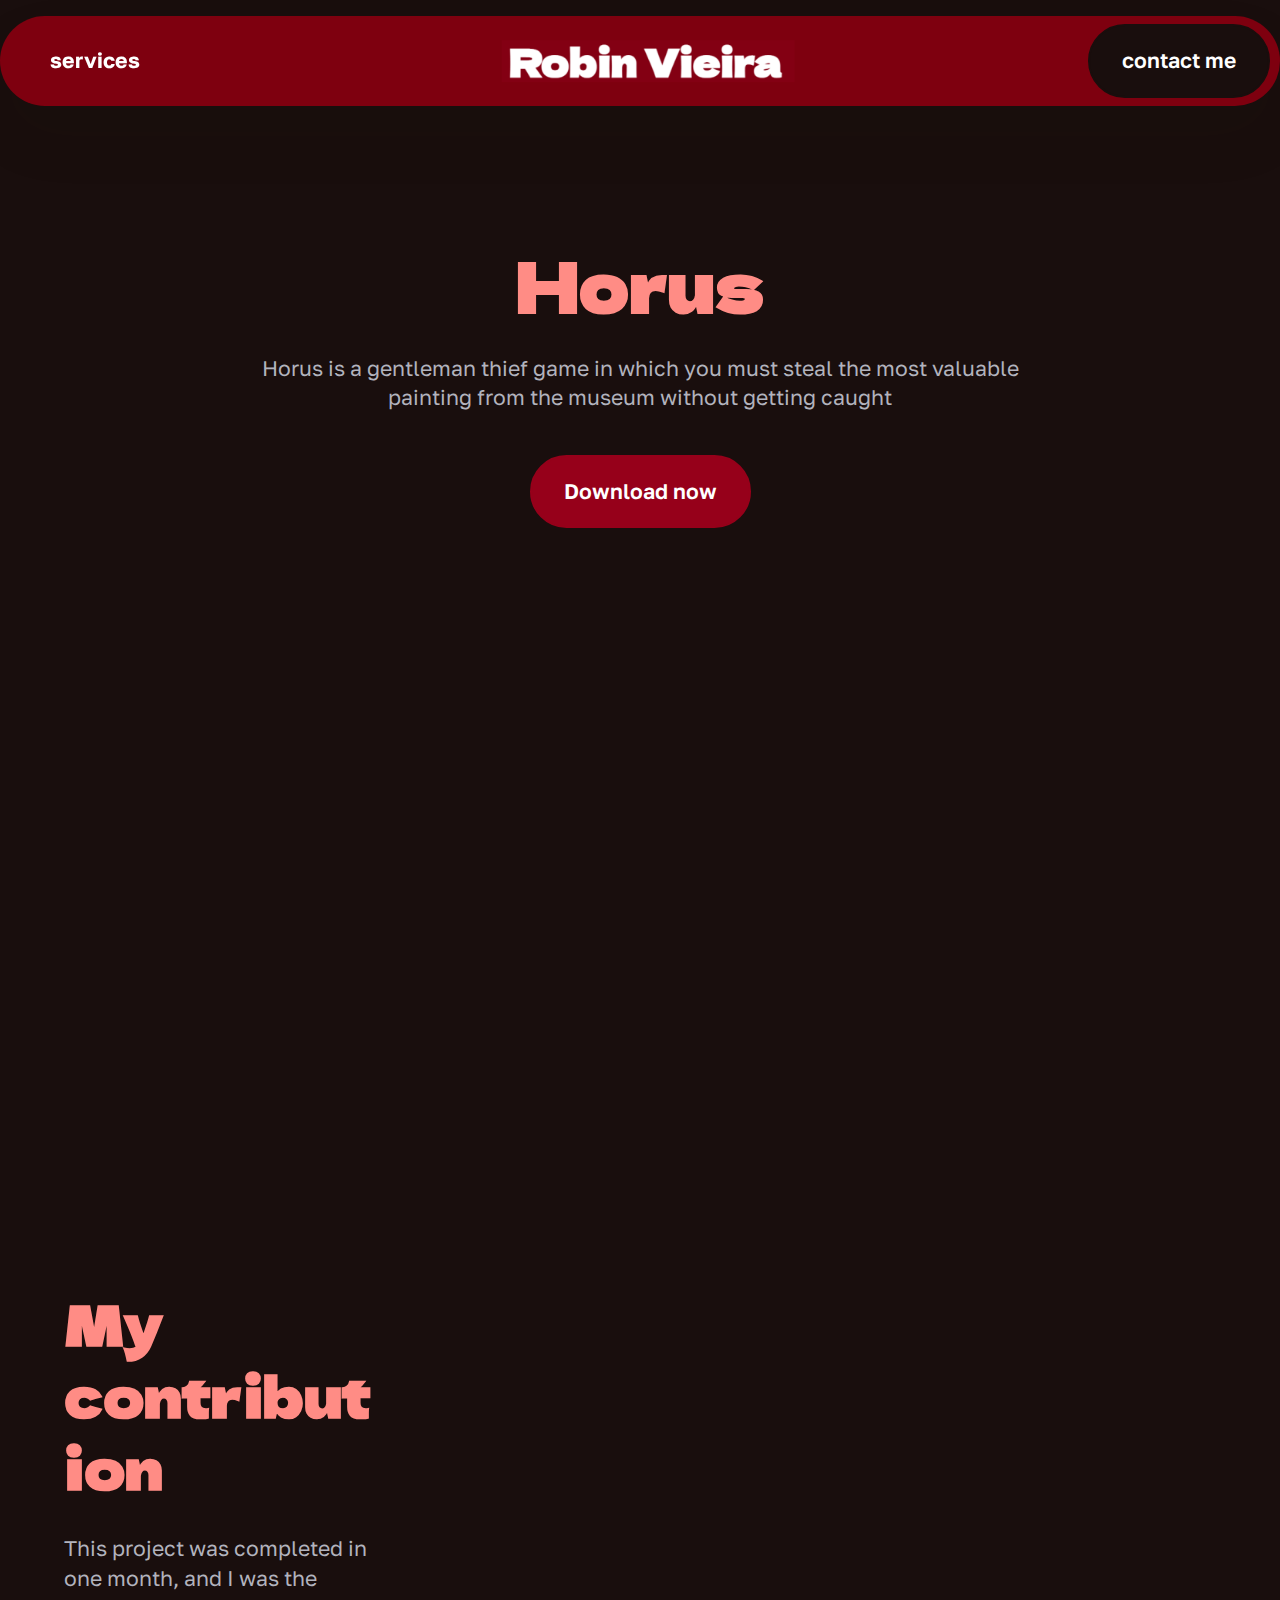
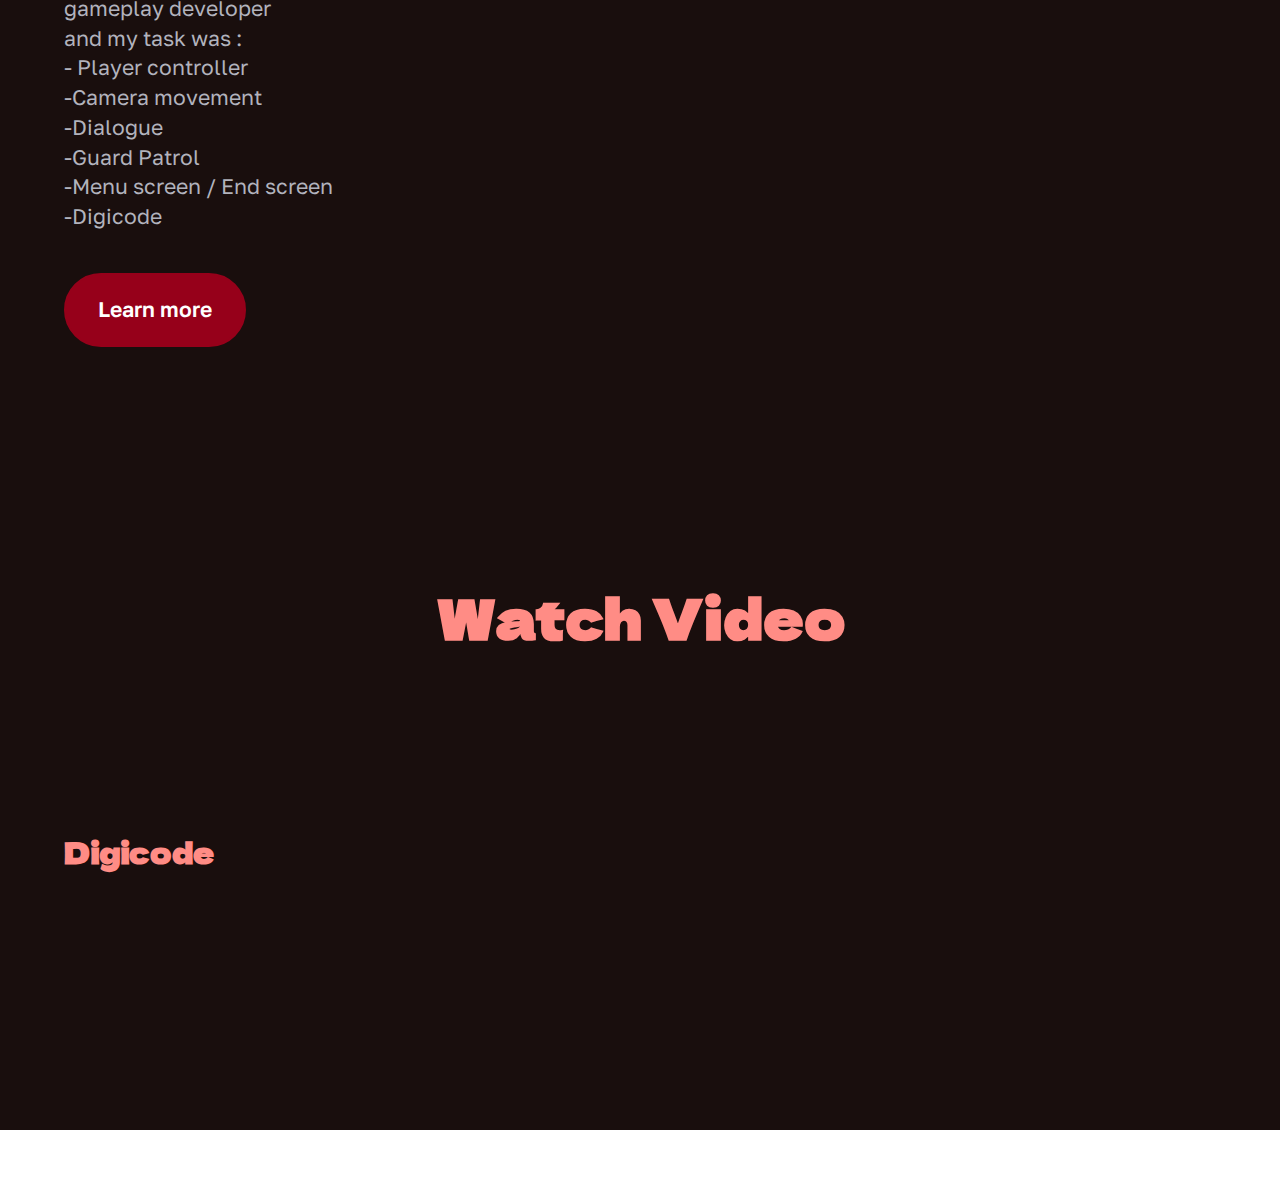
==== page1.html @ d8c0b1c7 "PortFolio" ====
<!DOCTYPE html>
<html  >
<head>
  <!-- Site made with Mobirise Website Builder v5.9.17, https://mobirise.com -->
  <meta charset="UTF-8">
  <meta http-equiv="X-UA-Compatible" content="IE=edge">
  <meta name="generator" content="Mobirise v5.9.17, mobirise.com">
  <meta name="viewport" content="width=device-width, initial-scale=1, minimum-scale=1">
  <link rel="shortcut icon" href="assets/images/image-380x54.png" type="image/x-icon">
  <meta name="description" content="">
  
  
  <title>Horus</title>
  <link rel="stylesheet" href="assets/web/assets/mobirise-icons2/mobirise2.css">
  <link rel="stylesheet" href="assets/bootstrap/css/bootstrap.min.css">
  <link rel="stylesheet" href="assets/bootstrap/css/bootstrap-grid.min.css">
  <link rel="stylesheet" href="assets/bootstrap/css/bootstrap-reboot.min.css">
  <link rel="stylesheet" href="assets/dropdown/css/style.css">
  <link rel="stylesheet" href="assets/theme/css/style.css">
  <link rel="preload" href="https://fonts.googleapis.com/css?family=Dela+Gothic+One:400&display=swap" as="style" onload="this.onload=null;this.rel='stylesheet'">
  <noscript><link rel="stylesheet" href="https://fonts.googleapis.com/css?family=Dela+Gothic+One:400&display=swap"></noscript>
  <link rel="preload" href="https://fonts.googleapis.com/css?family=Golos+Text:400,500,600,700,800,900&display=swap" as="style" onload="this.onload=null;this.rel='stylesheet'">
  <noscript><link rel="stylesheet" href="https://fonts.googleapis.com/css?family=Golos+Text:400,500,600,700,800,900&display=swap"></noscript>
  <link rel="preload" as="style" href="assets/mobirise/css/mbr-additional.css?v=2T8e6o"><link rel="stylesheet" href="assets/mobirise/css/mbr-additional.css?v=2T8e6o" type="text/css">

  
  
  
</head>
<body>
  
  <section data-bs-version="5.1" class="menu menu3 cid-tHeG7yune1" once="menu" id="menu03-0">
	

	<nav class="navbar navbar-dropdown navbar-fixed-top navbar-expand-lg">
		<div class="container">
			<div class="navbar-brand">
				<span class="navbar-logo">
					<a href="#">
						<img src="assets/images/image-380x54.png" alt="Mobirise Website Builder" style="height: 2.6rem;">
					</a>
				</span>
				
			</div>
			<button class="navbar-toggler" type="button" data-toggle="collapse" data-bs-toggle="collapse" data-target="#navbarSupportedContent" data-bs-target="#navbarSupportedContent" aria-controls="navbarNavAltMarkup" aria-expanded="false" aria-label="Toggle navigation">
				<div class="hamburger">
					<span></span>
					<span></span>
					<span></span>
					<span></span>
				</div>
			</button>
			<div class="collapse navbar-collapse" id="navbarSupportedContent">
				<ul class="navbar-nav nav-dropdown" data-app-modern-menu="true"><li class="nav-item">
						<a class="nav-link link show text-primary display-4" href="index.html#features01-0" aria-expanded="false"><strong>services</strong></a>
					</li></ul>
				
				<div class="navbar-buttons mbr-section-btn"><a class="btn btn-success display-4" href="index.html#contacts01-5">contact me</a></div>
			</div>
		</div>
	</nav>
</section>

<section data-bs-version="5.1" class="header10 cid-u9zbPLqcwg" id="header10-2">
	

	
	

	<div class="text-center container">
	  <div class="row justify-content-center">
		</div>
		<div class="row justify-content-center">
			<div class="col-md-12 content-text mb-5">
				<h5 class="mbr-section-title mbr-fonts-style display-1">
					<strong><br></strong><br><strong>Horus</strong></h5>
				<p class="mbr-text mbr-fonts-style mt-4 display-7">
					Horus is a gentleman thief game in which you must steal the most valuable painting from the museum without getting caught
				</p>
				<div class="mbr-section-btn mt-4"><a class="btn btn-secondary display-7" href="https://cimetia.itch.io/horusbiri.se">
						Download now</a></div>

			</div>
			<div class="mbr-figure col-12 col-md-9"><iframe class="mbr-embedded-video" src="https://www.youtube.com/embed/Y6qlp98CUfo?rel=0&amp;amp;mute=1&amp;showinfo=0&amp;autoplay=1&amp;loop=1&amp;playlist=Y6qlp98CUfo" width="1280" height="720" frameborder="0" allowfullscreen></iframe></div>
		</div>
	</div>
</section>

<section data-bs-version="5.1" class="header4 cid-u9zbQmKg9C" id="header04-3">
	

	
	

	<div class="container-fluid">
		<div class="row justify-content-center">
			<div class="col-12 col-md">
				<div class="text-wrapper">
					<h2 class="mbr-section-title mb-4 mbr-fonts-style display-2"><strong>My contribution</strong></h2>
					<p class="mbr-text mb-4 mbr-fonts-style display-7">This project was completed in one month, and I was the gameplay developer <br>and my task was :<br>- Player controller&nbsp;<br>-Camera movement<br>-Dialogue<br>-Guard Patrol<br>-Menu screen / End screen<br>-Digicode</p>
					<div class="mbr-section-btn mb-4"><a class="btn btn-secondary display-7" href="https://mobiri.se">Learn more</a></div>
				</div>
			</div>
			<div class="mbr-figure col-12 col-md-8"><iframe class="mbr-embedded-video" src="https://www.youtube.com/embed/tpqQTbhcL1U?rel=0&amp;amp;mute=1&amp;showinfo=0&amp;autoplay=1&amp;loop=1&amp;playlist=tpqQTbhcL1U" width="1280" height="720" frameborder="0" allowfullscreen></iframe></div>
		</div>
	</div>
</section>

<section data-bs-version="5.1" class="video05 cid-u9DWufM5p4" id="video05-f">
    

    
    

    <div class="container">
        <div class="row justify-content-center">
            <div class="title-wrapper mb-5">
                <h4 class="mbr-section-maintitle mbr-fonts-style mb-0 display-2">
                    <strong>Watch Video</strong>
                </h4>
            </div>
            <div class="col-12 col-md">
                <div class="text-wrapper">
                    <h2 class="mb-4 mbr-fonts-style mbr-section-title display-5">
                    <strong>Digicode</strong></h2>
                    <p class="mbr-text mb-4 mbr-fonts-style display-7"></p>
                    
                </div>
            </div>
            <div class="col-12 col-md-6 video-block">
                <div class="mbr-figure"><iframe class="mbr-embedded-video" src="https://www.youtube.com/embed/abIGTxiA6rU?rel=0&amp;amp;mute=1&amp;showinfo=0&amp;autoplay=1&amp;loop=1&amp;playlist=abIGTxiA6rU" width="1280" height="720" frameborder="0" allowfullscreen></iframe></div>
                
            </div>
        </div>
    </div>
</section><section class="display-7" style="padding: 0;align-items: center;justify-content: center;flex-wrap: wrap;    align-content: center;display: flex;position: relative;height: 4rem;"><a href="https://mobiri.se/3183022" style="flex: 1 1;height: 4rem;position: absolute;width: 100%;z-index: 1;"><img alt="" style="height: 4rem;" src="[data-uri]"></a><p style="margin: 0;text-align: center;" class="display-7">&#8204;</p><a style="z-index:1" href="https://mobirise.com/builder/ai-website-builder.html">AI Website Software</a></section><script src="assets/bootstrap/js/bootstrap.bundle.min.js"></script>  <script src="assets/smoothscroll/smooth-scroll.js"></script>  <script src="assets/ytplayer/index.js"></script>  <script src="assets/dropdown/js/navbar-dropdown.js"></script>  <script src="assets/playervimeo/vimeo_player.js"></script>  <script src="assets/theme/js/script.js"></script>  
  
  
</body>
</html>
---- assets/web/assets/mobirise-icons2/mobirise2.css ----
@font-face {
  font-family: 'Moririse2';
  font-display: swap;
  src:  url('mobirise2.eot?f2bix4');
  src:  url('mobirise2.eot?f2bix4#iefix') format('embedded-opentype'),
    url('mobirise2.ttf?f2bix4') format('truetype'),
    url('mobirise2.woff?f2bix4') format('woff'),
    url('mobirise2.svg?f2bix4#mobirise2') format('svg');
  font-weight: normal;
  font-style: normal;
}

[class^="mobi-"], [class*=" mobi-"] {
  /* use !important to prevent issues with browser extensions that change fonts */
  font-family: 'Moririse2' !important;
  speak: none;
  font-style: normal;
  font-weight: normal;
  font-variant: normal;
  text-transform: none;
  line-height: 1;

  /* Better Font Rendering =========== */
  -webkit-font-smoothing: antialiased;
  -moz-osx-font-smoothing: grayscale;
}

.mobi-mbri-add-submenu:before {
  content: "\e900";
}
.mobi-mbri-alert:before {
  content: "\e901";
}
.mobi-mbri-align-center:before {
  content: "\e902";
}
.mobi-mbri-align-justify:before {
  content: "\e903";
}
.mobi-mbri-align-left:before {
  content: "\e904";
}
.mobi-mbri-align-right:before {
  content: "\e905";
}
.mobi-mbri-android:before {
  content: "\e906";
}
.mobi-mbri-apple:before {
  content: "\e907";
}
.mobi-mbri-arrow-down:before {
  content: "\e908";
}
.mobi-mbri-arrow-next:before {
  content: "\e909";
}
.mobi-mbri-arrow-prev:before {
  content: "\e90a";
}
.mobi-mbri-arrow-up:before {
  content: "\e90b";
}
.mobi-mbri-bold:before {
  content: "\e90c";
}
.mobi-mbri-bookmark:before {
  content: "\e90d";
}
.mobi-mbri-bootstrap:before {
  content: "\e90e";
}
.mobi-mbri-briefcase:before {
  content: "\e90f";
}
.mobi-mbri-browse:before {
  content: "\e910";
}
.mobi-mbri-bulleted-list:before {
  content: "\e911";
}
.mobi-mbri-calendar:before {
  content: "\e912";
}
.mobi-mbri-camera:before {
  content: "\e913";
}
.mobi-mbri-cart-add:before {
  content: "\e914";
}
.mobi-mbri-cart-full:before {
  content: "\e915";
}
.mobi-mbri-cash:before {
  content: "\e916";
}
.mobi-mbri-change-style:before {
  content: "\e917";
}
.mobi-mbri-chat:before {
  content: "\e918";
}
.mobi-mbri-clock:before {
  content: "\e919";
}
.mobi-mbri-close:before {
  content: "\e91a";
}
.mobi-mbri-cloud:before {
  content: "\e91b";
}
.mobi-mbri-code:before {
  content: "\e91c";
}
.mobi-mbri-contact-form:before {
  content: "\e91d";
}
.mobi-mbri-credit-card:before {
  content: "\e91e";
}
.mobi-mbri-cursor-click:before {
  content: "\e91f";
}
.mobi-mbri-cust-feedback:before {
  content: "\e920";
}
.mobi-mbri-database:before {
  content: "\e921";
}
.mobi-mbri-delivery:before {
  content: "\e922";
}
.mobi-mbri-desktop:before {
  content: "\e923";
}
.mobi-mbri-devices:before {
  content: "\e924";
}
.mobi-mbri-down:before {
  content: "\e925";
}
.mobi-mbri-download-2:before {
  content: "\e926";
}
.mobi-mbri-download:before {
  content: "\e927";
}
.mobi-mbri-drag-n-drop-2:before {
  content: "\e928";
}
.mobi-mbri-drag-n-drop:before {
  content: "\e929";
}
.mobi-mbri-edit-2:before {
  content: "\e92a";
}
.mobi-mbri-edit:before {
  content: "\e92b";
}
.mobi-mbri-error:before {
  content: "\e92c";
}
.mobi-mbri-extension:before {
  content: "\e92d";
}
.mobi-mbri-features:before {
  content: "\e92e";
}
.mobi-mbri-file:before {
  content: "\e92f";
}
.mobi-mbri-flag:before {
  content: "\e930";
}
.mobi-mbri-folder:before {
  content: "\e931";
}
.mobi-mbri-gift:before {
  content: "\e932";
}
.mobi-mbri-github:before {
  content: "\e933";
}
.mobi-mbri-globe-2:before {
  content: "\e934";
}
.mobi-mbri-globe:before {
  content: "\e935";
}
.mobi-mbri-growing-chart:before {
  content: "\e936";
}
.mobi-mbri-hearth:before {
  content: "\e937";
}
.mobi-mbri-help:before {
  content: "\e938";
}
.mobi-mbri-home:before {
  content: "\e939";
}
.mobi-mbri-hot-cup:before {
  content: "\e93a";
}
.mobi-mbri-idea:before {
  content: "\e93b";
}
.mobi-mbri-image-gallery:before {
  content: "\e93c";
}
.mobi-mbri-image-slider:before {
  content: "\e93d";
}
.mobi-mbri-info:before {
  content: "\e93e";
}
.mobi-mbri-italic:before {
  content: "\e93f";
}
.mobi-mbri-key:before {
  content: "\e940";
}
.mobi-mbri-laptop:before {
  content: "\e941";
}
.mobi-mbri-layers:before {
  content: "\e942";
}
.mobi-mbri-left-right:before {
  content: "\e943";
}
.mobi-mbri-left:before {
  content: "\e944";
}
.mobi-mbri-letter:before {
  content: "\e945";
}
.mobi-mbri-like:before {
  content: "\e946";
}
.mobi-mbri-link:before {
  content: "\e947";
}
.mobi-mbri-lock:before {
  content: "\e948";
}
.mobi-mbri-login:before {
  content: "\e949";
}
.mobi-mbri-logout:before {
  content: "\e94a";
}
.mobi-mbri-magic-stick:before {
  content: "\e94b";
}
.mobi-mbri-map-pin:before {
  content: "\e94c";
}
.mobi-mbri-menu:before {
  content: "\e94d";
}
.mobi-mbri-mobile-2:before {
  content: "\e94e";
}
.mobi-mbri-mobile-horizontal:before {
  content: "\e94f";
}
.mobi-mbri-mobile:before {
  content: "\e950";
}
.mobi-mbri-mobirise:before {
  content: "\e951";
}
.mobi-mbri-more-horizontal:before {
  content: "\e952";
}
.mobi-mbri-more-vertical:before {
  content: "\e953";
}
.mobi-mbri-music:before {
  content: "\e954";
}
.mobi-mbri-new-file:before {
  content: "\e955";
}
.mobi-mbri-numbered-list:before {
  content: "\e956";
}
.mobi-mbri-opened-folder:before {
  content: "\e957";
}
.mobi-mbri-pages:before {
  content: "\e958";
}
.mobi-mbri-paper-plane:before {
  content: "\e959";
}
.mobi-mbri-paperclip:before {
  content: "\e95a";
}
.mobi-mbri-phone:before {
  content: "\e95b";
}
.mobi-mbri-photo:before {
  content: "\e95c";
}
.mobi-mbri-photos:before {
  content: "\e95d";
}
.mobi-mbri-pin:before {
  content: "\e95e";
}
.mobi-mbri-play:before {
  content: "\e95f";
}
.mobi-mbri-plus:before {
  content: "\e960";
}
.mobi-mbri-preview:before {
  content: "\e961";
}
.mobi-mbri-print:before {
  content: "\e962";
}
.mobi-mbri-protect:before {
  content: "\e963";
}
.mobi-mbri-question:before {
  content: "\e964";
}
.mobi-mbri-quote-left:before {
  content: "\e965";
}
.mobi-mbri-quote-right:before {
  content: "\e966";
}
.mobi-mbri-redo:before {
  content: "\e967";
}
.mobi-mbri-refresh:before {
  content: "\e968";
}
.mobi-mbri-responsive-2:before {
  content: "\e969";
}
.mobi-mbri-responsive:before {
  content: "\e96a";
}
.mobi-mbri-right:before {
  content: "\e96b";
}
.mobi-mbri-rocket:before {
  content: "\e96c";
}
.mobi-mbri-sad-face:before {
  content: "\e96d";
}
.mobi-mbri-sale:before {
  content: "\e96e";
}
.mobi-mbri-save:before {
  content: "\e96f";
}
.mobi-mbri-search:before {
  content: "\e970";
}
.mobi-mbri-setting-2:before {
  content: "\e971";
}
.mobi-mbri-setting-3:before {
  content: "\e972";
}
.mobi-mbri-setting:before {
  content: "\e973";
}
.mobi-mbri-share:before {
  content: "\e974";
}
.mobi-mbri-shopping-bag:before {
  content: "\e975";
}
.mobi-mbri-shopping-basket:before {
  content: "\e976";
}
.mobi-mbri-shopping-cart:before {
  content: "\e977";
}
.mobi-mbri-sites:before {
  content: "\e978";
}
.mobi-mbri-smile-face:before {
  content: "\e979";
}
.mobi-mbri-speed:before {
  content: "\e97a";
}
.mobi-mbri-star:before {
  content: "\e97b";
}
.mobi-mbri-success:before {
  content: "\e97c";
}
.mobi-mbri-sun:before {
  content: "\e97d";
}
.mobi-mbri-sun2:before {
  content: "\e97e";
}
.mobi-mbri-tablet-vertical:before {
  content: "\e97f";
}
.mobi-mbri-tablet:before {
  content: "\e980";
}
.mobi-mbri-target:before {
  content: "\e981";
}
.mobi-mbri-timer:before {
  content: "\e982";
}
.mobi-mbri-to-ftp:before {
  content: "\e983";
}
.mobi-mbri-to-local-drive:before {
  content: "\e984";
}
.mobi-mbri-touch-swipe:before {
  content: "\e985";
}
.mobi-mbri-touch:before {
  content: "\e986";
}
.mobi-mbri-trash:before {
  content: "\e987";
}
.mobi-mbri-underline:before {
  content: "\e988";
}
.mobi-mbri-undo:before {
  content: "\e989";
}
.mobi-mbri-unlink:before {
  content: "\e98a";
}
.mobi-mbri-unlock:before {
  content: "\e98b";
}
.mobi-mbri-up-down:before {
  content: "\e98c";
}
.mobi-mbri-up:before {
  content: "\e98d";
}
.mobi-mbri-update:before {
  content: "\e98e";
}
.mobi-mbri-upload-2:before {
  content: "\e98f";
}
.mobi-mbri-upload:before {
  content: "\e990";
}
.mobi-mbri-user-2:before {
  content: "\e991";
}
.mobi-mbri-user:before {
  content: "\e992";
}
.mobi-mbri-users:before {
  content: "\e993";
}
.mobi-mbri-video-play:before {
  content: "\e994";
}
.mobi-mbri-video:before {
  content: "\e995";
}
.mobi-mbri-watch:before {
  content: "\e996";
}
.mobi-mbri-website-theme-2:before {
  content: "\e997";
}
.mobi-mbri-website-theme:before {
  content: "\e998";
}
.mobi-mbri-wifi:before {
  content: "\e999";
}
.mobi-mbri-windows:before {
  content: "\e99a";
}
.mobi-mbri-zoom-in:before {
  content: "\e99b";
}
.mobi-mbri-zoom-out:before {
  content: "\e99c";
}
---- assets/dropdown/css/style.css ----
.navbar-dropdown {
  left: 0;
  padding: 0;
  position: absolute;
  right: 0;
  top: 0;
  transition: all 0.45s ease;
  z-index: 1030;
  background: #282828; }
  .navbar-dropdown .navbar-logo {
    margin-right: 0.8rem;
    transition: margin 0.3s ease-in-out;
    vertical-align: middle; }
    .navbar-dropdown .navbar-logo img {
      height: 3.125rem;
      transition: all 0.3s ease-in-out; }
    .navbar-dropdown .navbar-logo.mbr-iconfont {
      font-size: 3.125rem;
      line-height: 3.125rem; }
  .navbar-dropdown .navbar-caption {
    font-weight: 700;
    white-space: normal;
    vertical-align: -4px;
    line-height: 3.125rem !important; }
    .navbar-dropdown .navbar-caption, .navbar-dropdown .navbar-caption:hover {
      color: inherit;
      text-decoration: none; }
  .navbar-dropdown .mbr-iconfont + .navbar-caption {
    vertical-align: -1px; }
  .navbar-dropdown.navbar-fixed-top {
    position: fixed; }
  .navbar-dropdown .navbar-brand span {
    vertical-align: -4px; }
  .navbar-dropdown.bg-color.transparent {
    background: none; }
  .navbar-dropdown.navbar-short .navbar-brand {
    padding: 0.625rem 0; }
    .navbar-dropdown.navbar-short .navbar-brand span {
      vertical-align: -1px; }
  .navbar-dropdown.navbar-short .navbar-caption {
    line-height: 2.375rem !important;
    vertical-align: -2px; }
  .navbar-dropdown.navbar-short .navbar-logo {
    margin-right: 0.5rem; }
    .navbar-dropdown.navbar-short .navbar-logo img {
      height: 2.375rem; }
    .navbar-dropdown.navbar-short .navbar-logo.mbr-iconfont {
      font-size: 2.375rem;
      line-height: 2.375rem; }
  .navbar-dropdown.navbar-short .mbr-table-cell {
    height: 3.625rem; }
  .navbar-dropdown .navbar-close {
    left: 0.6875rem;
    position: fixed;
    top: 0.75rem;
    z-index: 1000; }
  .navbar-dropdown .hamburger-icon {
    content: "";
    display: inline-block;
    vertical-align: middle;
    width: 16px;
    -webkit-box-shadow: 0 -6px 0 1px #282828,0 0 0 1px #282828,0 6px 0 1px #282828;
    -moz-box-shadow: 0 -6px 0 1px #282828,0 0 0 1px #282828,0 6px 0 1px #282828;
    box-shadow: 0 -6px 0 1px #282828,0 0 0 1px #282828,0 6px 0 1px #282828; }

.dropdown-menu .dropdown-toggle[data-toggle="dropdown-submenu"]::after {
  border-bottom: 0.35em solid transparent;
  border-left: 0.35em solid;
  border-right: 0;
  border-top: 0.35em solid transparent;
  margin-left: 0.3rem; }

.dropdown-menu .dropdown-item:focus {
  outline: 0; }

.nav-dropdown {
  font-size: 0.75rem;
  font-weight: 500;
  height: auto !important; }
  .nav-dropdown .nav-btn {
    padding-left: 1rem; }
  .nav-dropdown .link {
    margin: .667em 1.667em;
    font-weight: 500;
    padding: 0;
    transition: color .2s ease-in-out; }
    .nav-dropdown .link.dropdown-toggle {
      margin-right: 2.583em; }
      .nav-dropdown .link.dropdown-toggle::after {
        margin-left: .25rem;
        border-top: 0.35em solid;
        border-right: 0.35em solid transparent;
        border-left: 0.35em solid transparent;
        border-bottom: 0; }
      .nav-dropdown .link.dropdown-toggle[aria-expanded="true"] {
        margin: 0;
        padding: 0.667em 3.263em  0.667em 1.667em; }
  .nav-dropdown .link::after,
  .nav-dropdown .dropdown-item::after {
    color: inherit; }
  .nav-dropdown .btn {
    font-size: 0.75rem;
    font-weight: 700;
    letter-spacing: 0;
    margin-bottom: 0;
    padding-left: 1.25rem;
    padding-right: 1.25rem; }
  .nav-dropdown .dropdown-menu {
    border-radius: 0;
    border: 0;
    left: 0;
    margin: 0;
    padding-bottom: 1.25rem;
    padding-top: 1.25rem;
    position: relative; }
  .nav-dropdown .dropdown-submenu {
    margin-left: 0.125rem;
    top: 0; }
  .nav-dropdown .dropdown-item {
    font-weight: 500;
    line-height: 2;
    padding: 0.3846em 4.615em 0.3846em 1.5385em;
    position: relative;
    transition: color .2s ease-in-out, background-color .2s ease-in-out; }
    .nav-dropdown .dropdown-item::after {
      margin-top: -0.3077em;
      position: absolute;
      right: 1.1538em;
      top: 50%; }
    .nav-dropdown .dropdown-item:focus, .nav-dropdown .dropdown-item:hover {
      background: none; }

@media (max-width: 767px) {
  .nav-dropdown.navbar-toggleable-sm {
    bottom: 0;
    display: none;
    left: 0;
    overflow-x: hidden;
    position: fixed;
    top: 0;
    transform: translateX(-100%);
    -ms-transform: translateX(-100%);
    -webkit-transform: translateX(-100%);
    width: 18.75rem;
    z-index: 999; } }
.nav-dropdown.navbar-toggleable-xl {
  bottom: 0;
  display: none;
  left: 0;
  overflow-x: hidden;
  position: fixed;
  top: 0;
  transform: translateX(-100%);
  -ms-transform: translateX(-100%);
  -webkit-transform: translateX(-100%);
  width: 18.75rem;
  z-index: 999; }

.nav-dropdown-sm {
  display: block !important;
  overflow-x: hidden;
  overflow: auto;
  padding-top: 3.875rem; }
  .nav-dropdown-sm::after {
    content: "";
    display: block;
    height: 3rem;
    width: 100%; }
  .nav-dropdown-sm.collapse.in ~ .navbar-close {
    display: block !important; }
  .nav-dropdown-sm.collapsing, .nav-dropdown-sm.collapse.in {
    transform: translateX(0);
    -ms-transform: translateX(0);
    -webkit-transform: translateX(0);
    transition: all 0.25s ease-out;
    -webkit-transition: all 0.25s ease-out;
    background: #282828; }
  .nav-dropdown-sm.collapsing[aria-expanded="false"] {
    transform: translateX(-100%);
    -ms-transform: translateX(-100%);
    -webkit-transform: translateX(-100%); }
  .nav-dropdown-sm .nav-item {
    display: block;
    margin-left: 0 !important;
    padding-left: 0; }
  .nav-dropdown-sm .link,
  .nav-dropdown-sm .dropdown-item {
    border-top: 1px dotted rgba(255, 255, 255, 0.1);
    font-size: 0.8125rem;
    line-height: 1.6;
    margin: 0 !important;
    padding: 0.875rem 2.4rem 0.875rem 1.5625rem !important;
    position: relative;
    white-space: normal; }
    .nav-dropdown-sm .link:focus, .nav-dropdown-sm .link:hover,
    .nav-dropdown-sm .dropdown-item:focus,
    .nav-dropdown-sm .dropdown-item:hover {
      background: rgba(0, 0, 0, 0.2) !important;
      color: #c0a375; }
  .nav-dropdown-sm .nav-btn {
    position: relative;
    padding: 1.5625rem 1.5625rem 0 1.5625rem; }
    .nav-dropdown-sm .nav-btn::before {
      border-top: 1px dotted rgba(255, 255, 255, 0.1);
      content: "";
      left: 0;
      position: absolute;
      top: 0;
      width: 100%; }
    .nav-dropdown-sm .nav-btn + .nav-btn {
      padding-top: 0.625rem; }
      .nav-dropdown-sm .nav-btn + .nav-btn::before {
        display: none; }
  .nav-dropdown-sm .btn {
    padding: 0.625rem 0; }
  .nav-dropdown-sm .dropdown-toggle[data-toggle="dropdown-submenu"]::after {
    margin-left: .25rem;
    border-top: 0.35em solid;
    border-right: 0.35em solid transparent;
    border-left: 0.35em solid transparent;
    border-bottom: 0; }
  .nav-dropdown-sm .dropdown-toggle[data-toggle="dropdown-submenu"][aria-expanded="true"]::after {
    border-top: 0;
    border-right: 0.35em solid transparent;
    border-left: 0.35em solid transparent;
    border-bottom: 0.35em solid; }
  .nav-dropdown-sm .dropdown-menu {
    margin: 0;
    padding: 0;
    position: relative;
    top: 0;
    left: 0;
    width: 100%;
    border: 0;
    float: none;
    border-radius: 0;
    background: none; }
  .nav-dropdown-sm .dropdown-submenu {
    left: 100%;
    margin-left: 0.125rem;
    margin-top: -1.25rem;
    top: 0; }

.navbar-toggleable-sm .nav-dropdown .dropdown-menu {
  position: absolute; }

.navbar-toggleable-sm .nav-dropdown .dropdown-submenu {
  left: 100%;
  margin-left: 0.125rem;
  margin-top: -1.25rem;
  top: 0; }

.navbar-toggleable-sm.opened .nav-dropdown .dropdown-menu {
  position: relative; }

.navbar-toggleable-sm.opened .nav-dropdown .dropdown-submenu {
  left: 0;
  margin-left: 00rem;
  margin-top: 0rem;
  top: 0; }

.is-builder .nav-dropdown.collapsing {
  transition: none !important; }
---- assets/theme/css/style.css ----
@charset "UTF-8";
section {
  background-color: #ffffff;
}

body {
  font-style: normal;
  line-height: 1.5;
  font-weight: 400;
  color: #232323;
  position: relative;
}

button {
  background-color: transparent;
  border-color: transparent;
}

.embla__button,
.carousel-control {
  background-color: #edefea !important;
  opacity: 0.8 !important;
  color: #464845 !important;
  border-color: #edefea !important;
}

.carousel .close,
.modalWindow .close {
  background-color: #edefea !important;
  color: #464845 !important;
  border-color: #edefea !important;
  opacity: 0.8 !important;
}

.carousel .close:hover,
.modalWindow .close:hover {
  opacity: 1 !important;
}

.carousel-indicators li {
  background-color: #edefea !important;
  border: 2px solid #464845 !important;
}

.carousel-indicators li:hover,
.carousel-indicators li:active {
  opacity: 0.8 !important;
}

.embla__button:hover,
.carousel-control:hover {
  background-color: #edefea !important;
  opacity: 1 !important;
}

.modalWindow-video-container {
  height: 80%;
}

section,
.container,
.container-fluid {
  position: relative;
  word-wrap: break-word;
}

a.mbr-iconfont:hover {
  text-decoration: none;
}

.article .lead p,
.article .lead ul,
.article .lead ol,
.article .lead pre,
.article .lead blockquote {
  margin-bottom: 0;
}

a {
  font-style: normal;
  font-weight: 400;
  cursor: pointer;
}
a, a:hover {
  text-decoration: none;
}

.mbr-section-title {
  font-style: normal;
  line-height: 1.3;
}

.mbr-section-subtitle {
  line-height: 1.3;
}

.mbr-text {
  font-style: normal;
  line-height: 1.7;
}

h1,
h2,
h3,
h4,
h5,
h6,
.display-1,
.display-2,
.display-4,
.display-5,
.display-7,
span,
p,
a {
  line-height: 1;
  word-break: break-word;
  word-wrap: break-word;
  font-weight: 400;
}

b,
strong {
  font-weight: bold;
}

input:-webkit-autofill, input:-webkit-autofill:hover, input:-webkit-autofill:focus, input:-webkit-autofill:active {
  transition-delay: 9999s;
  -webkit-transition-property: background-color, color;
  transition-property: background-color, color;
}

textarea[type=hidden] {
  display: none;
}

section {
  background-position: 50% 50%;
  background-repeat: no-repeat;
  background-size: cover;
}
section .mbr-background-video,
section .mbr-background-video-preview {
  position: absolute;
  bottom: 0;
  left: 0;
  right: 0;
  top: 0;
}

.hidden {
  visibility: hidden;
}

.mbr-z-index20 {
  z-index: 20;
}

/*! Base colors */
.mbr-white {
  color: #ffffff;
}

.mbr-black {
  color: #111111;
}

.mbr-bg-white {
  background-color: #ffffff;
}

.mbr-bg-black {
  background-color: #000000;
}

/*! Text-aligns */
.align-left {
  text-align: left;
}

.align-center {
  text-align: center;
}

.align-right {
  text-align: right;
}

/*! Font-weight  */
.mbr-light {
  font-weight: 300;
}

.mbr-regular {
  font-weight: 400;
}

.mbr-semibold {
  font-weight: 500;
}

.mbr-bold {
  font-weight: 700;
}

/*! Media  */
.media-content {
  flex-basis: 100%;
}

.media-container-row {
  display: flex;
  flex-direction: row;
  flex-wrap: wrap;
  justify-content: center;
  align-content: center;
  align-items: start;
}
.media-container-row .media-size-item {
  width: 400px;
}

.media-container-column {
  display: flex;
  flex-direction: column;
  flex-wrap: wrap;
  justify-content: center;
  align-content: center;
  align-items: stretch;
}
.media-container-column > * {
  width: 100%;
}

@media (min-width: 992px) {
  .media-container-row {
    flex-wrap: nowrap;
  }
}
figure {
  margin-bottom: 0;
  overflow: hidden;
}

figure[mbr-media-size] {
  transition: width 0.1s;
}

img,
iframe {
  display: block;
  width: 100%;
}

.card {
  background-color: transparent;
  border: none;
}

.card-box {
  width: 100%;
}

.card-img {
  text-align: center;
  flex-shrink: 0;
  -webkit-flex-shrink: 0;
}

.media {
  max-width: 100%;
  margin: 0 auto;
}

.mbr-figure {
  align-self: center;
}

.media-container > div {
  max-width: 100%;
}

.mbr-figure img,
.card-img img {
  width: 100%;
}

@media (max-width: 991px) {
  .media-size-item {
    width: auto !important;
  }
  .media {
    width: auto;
  }
  .mbr-figure {
    width: 100% !important;
  }
}
/*! Buttons */
.mbr-section-btn {
  margin-left: -0.6rem;
  margin-right: -0.6rem;
  font-size: 0;
}

.btn {
  font-weight: 600;
  border-width: 1px;
  font-style: normal;
  margin: 0.6rem 0.6rem;
  white-space: normal;
  transition: all 0.2s ease-in-out;
  display: inline-flex;
  align-items: center;
  justify-content: center;
  word-break: break-word;
}

.btn-sm {
  font-weight: 600;
  letter-spacing: 0px;
  transition: all 0.3s ease-in-out;
}

.btn-md {
  font-weight: 600;
  letter-spacing: 0px;
  transition: all 0.3s ease-in-out;
}

.btn-lg {
  font-weight: 600;
  letter-spacing: 0px;
  transition: all 0.3s ease-in-out;
}

.btn-form {
  margin: 0;
}
.btn-form:hover {
  cursor: pointer;
}

nav .mbr-section-btn {
  margin-left: 0rem;
  margin-right: 0rem;
}

/*! Btn icon margin */
.btn .mbr-iconfont,
.btn.btn-sm .mbr-iconfont {
  order: 1;
  cursor: pointer;
  margin-left: 0.5rem;
  vertical-align: sub;
}

.btn.btn-md .mbr-iconfont,
.btn.btn-md .mbr-iconfont {
  margin-left: 0.8rem;
}

.mbr-regular {
  font-weight: 400;
}

.mbr-semibold {
  font-weight: 500;
}

.mbr-bold {
  font-weight: 700;
}

[type=submit] {
  -webkit-appearance: none;
}

/*! Full-screen */
.mbr-fullscreen .mbr-overlay {
  min-height: 100vh;
}

.mbr-fullscreen {
  display: flex;
  display: -moz-flex;
  display: -ms-flex;
  display: -o-flex;
  align-items: center;
  min-height: 100vh;
  padding-top: 3rem;
  padding-bottom: 3rem;
}

/*! Map */
.map {
  height: 25rem;
  position: relative;
}
.map iframe {
  width: 100%;
  height: 100%;
}

/*! Scroll to top arrow */
.mbr-arrow-up {
  bottom: 25px;
  right: 90px;
  position: fixed;
  text-align: right;
  z-index: 5000;
  color: #ffffff;
  font-size: 22px;
}

.mbr-arrow-up a {
  background: rgba(0, 0, 0, 0.2);
  border-radius: 50%;
  color: #fff;
  display: inline-block;
  height: 60px;
  width: 60px;
  border: 2px solid #fff;
  outline-style: none !important;
  position: relative;
  text-decoration: none;
  transition: all 0.3s ease-in-out;
  cursor: pointer;
  text-align: center;
}
.mbr-arrow-up a:hover {
  background-color: rgba(0, 0, 0, 0.4);
}
.mbr-arrow-up a i {
  line-height: 60px;
}

.mbr-arrow-up-icon {
  display: block;
  color: #fff;
}

.mbr-arrow-up-icon::before {
  content: "›";
  display: inline-block;
  font-family: serif;
  font-size: 22px;
  line-height: 1;
  font-style: normal;
  position: relative;
  top: 6px;
  left: -4px;
  transform: rotate(-90deg);
}

/*! Arrow Down */
.mbr-arrow {
  position: absolute;
  bottom: 45px;
  left: 50%;
  width: 60px;
  height: 60px;
  cursor: pointer;
  background-color: rgba(80, 80, 80, 0.5);
  border-radius: 50%;
  transform: translateX(-50%);
}
@media (max-width: 767px) {
  .mbr-arrow {
    display: none;
  }
}
.mbr-arrow > a {
  display: inline-block;
  text-decoration: none;
  outline-style: none;
  animation: arrowdown 1.7s ease-in-out infinite;
  color: #ffffff;
}
.mbr-arrow > a > i {
  position: absolute;
  top: -2px;
  left: 15px;
  font-size: 2rem;
}

#scrollToTop a i::before {
  content: "";
  position: absolute;
  display: block;
  border-bottom: 2.5px solid #fff;
  border-left: 2.5px solid #fff;
  width: 27.8%;
  height: 27.8%;
  left: 50%;
  top: 51%;
  transform: translateY(-30%) translateX(-50%) rotate(135deg);
}

@keyframes arrowdown {
  0% {
    transform: translateY(0px);
  }
  50% {
    transform: translateY(-5px);
  }
  100% {
    transform: translateY(0px);
  }
}
@media (max-width: 500px) {
  .mbr-arrow-up {
    left: 0;
    right: 0;
    text-align: center;
  }
}
/*Gradients animation*/
@keyframes gradient-animation {
  from {
    background-position: 0% 100%;
    animation-timing-function: ease-in-out;
  }
  to {
    background-position: 100% 0%;
    animation-timing-function: ease-in-out;
  }
}
.bg-gradient {
  background-size: 200% 200%;
  animation: gradient-animation 5s infinite alternate;
  -webkit-animation: gradient-animation 5s infinite alternate;
}

.menu .navbar-brand {
  display: -webkit-flex;
}
.menu .navbar-brand span {
  display: flex;
  display: -webkit-flex;
}
.menu .navbar-brand .navbar-caption-wrap {
  display: -webkit-flex;
}
.menu .navbar-brand .navbar-logo img {
  display: -webkit-flex;
  width: auto;
}
@media (min-width: 768px) and (max-width: 991px) {
  .menu .navbar-toggleable-sm .navbar-nav {
    display: -ms-flexbox;
  }
}
@media (max-width: 991px) {
  .menu .navbar-collapse {
    max-height: 93.5vh;
  }
  .menu .navbar-collapse.show {
    overflow: auto;
  }
}
@media (min-width: 992px) {
  .menu .navbar-nav.nav-dropdown {
    display: -webkit-flex;
  }
  .menu .navbar-toggleable-sm .navbar-collapse {
    display: -webkit-flex !important;
  }
  .menu .collapsed .navbar-collapse {
    max-height: 93.5vh;
  }
  .menu .collapsed .navbar-collapse.show {
    overflow: auto;
  }
}
@media (max-width: 767px) {
  .menu .navbar-collapse {
    max-height: 80vh;
  }
}

.nav-link .mbr-iconfont {
  margin-right: 0.5rem;
}

.navbar {
  display: -webkit-flex;
  -webkit-flex-wrap: wrap;
  -webkit-align-items: center;
  -webkit-justify-content: space-between;
}

.navbar-collapse {
  -webkit-flex-basis: 100%;
  -webkit-flex-grow: 1;
  -webkit-align-items: center;
}

.nav-dropdown .link {
  padding: 0.667em 1.667em !important;
  margin: 0 !important;
}

.nav {
  display: -webkit-flex;
  -webkit-flex-wrap: wrap;
}

.row {
  display: -webkit-flex;
  -webkit-flex-wrap: wrap;
}

.justify-content-center {
  -webkit-justify-content: center;
}

.form-inline {
  display: -webkit-flex;
}

.card-wrapper {
  -webkit-flex: 1;
}

.carousel-control {
  z-index: 10;
  display: -webkit-flex;
}

.carousel-controls {
  display: -webkit-flex;
}

.media {
  display: -webkit-flex;
}

.form-group:focus {
  outline: none;
}

.jq-selectbox__select {
  padding: 7px 0;
  position: relative;
}

.jq-selectbox__dropdown {
  overflow: hidden;
  border-radius: 10px;
  position: absolute;
  top: 100%;
  left: 0 !important;
  width: 100% !important;
}

.jq-selectbox__trigger-arrow {
  right: 0;
  transform: translateY(-50%);
}

.jq-selectbox li {
  padding: 1.07em 0.5em;
}

input[type=range] {
  padding-left: 0 !important;
  padding-right: 0 !important;
}

.modal-dialog,
.modal-content {
  height: 100%;
}

.modal-dialog .carousel-inner {
  height: calc(100vh - 1.75rem);
}
@media (max-width: 575px) {
  .modal-dialog .carousel-inner {
    height: calc(100vh - 1rem);
  }
}

.carousel-item {
  text-align: center;
}

.carousel-item img {
  margin: auto;
}

.navbar-toggler {
  align-self: flex-start;
  padding: 0.25rem 0.75rem;
  font-size: 1.25rem;
  line-height: 1;
  background: transparent;
  border: 1px solid transparent;
  border-radius: 0.25rem;
}

.navbar-toggler:focus,
.navbar-toggler:hover {
  text-decoration: none;
  box-shadow: none;
}

.navbar-toggler-icon {
  display: inline-block;
  width: 1.5em;
  height: 1.5em;
  vertical-align: middle;
  content: "";
  background: no-repeat center center;
  background-size: 100% 100%;
}

.navbar-toggler-left {
  position: absolute;
  left: 1rem;
}

.navbar-toggler-right {
  position: absolute;
  right: 1rem;
}

.card-img {
  width: auto;
}

.menu .navbar.collapsed:not(.beta-menu) {
  flex-direction: column;
}

.carousel-item.active,
.carousel-item-next,
.carousel-item-prev {
  display: flex;
}

.note-air-layout .dropup .dropdown-menu,
.note-air-layout .navbar-fixed-bottom .dropdown .dropdown-menu {
  bottom: initial !important;
}

html,
body {
  height: auto;
  min-height: 100vh;
}

.dropup .dropdown-toggle::after {
  display: none;
}

.form-asterisk {
  font-family: initial;
  position: absolute;
  top: -2px;
  font-weight: normal;
}

.form-control-label {
  position: relative;
  cursor: pointer;
  margin-bottom: 0.357em;
  padding: 0;
}

.alert {
  color: #ffffff;
  border-radius: 0;
  border: 0;
  font-size: 1.1rem;
  line-height: 1.5;
  margin-bottom: 1.875rem;
  padding: 1.25rem;
  position: relative;
  text-align: center;
}
.alert.alert-form::after {
  background-color: inherit;
  bottom: -7px;
  content: "";
  display: block;
  height: 14px;
  left: 50%;
  margin-left: -7px;
  position: absolute;
  transform: rotate(45deg);
  width: 14px;
}

.form-control {
  background-color: #ffffff;
  background-clip: border-box;
  color: #232323;
  line-height: 1rem !important;
  height: auto;
  padding: 1.2rem 2rem;
  transition: border-color 0.25s ease 0s;
  border: 1px solid transparent !important;
  border-radius: 4px;
  box-shadow: rgba(0, 0, 0, 0.07) 0px 1px 1px 0px, rgba(0, 0, 0, 0.07) 0px 1px 3px 0px, rgba(0, 0, 0, 0.03) 0px 0px 0px 1px;
}
.form-active .form-control:invalid {
  border-color: red;
}

.row > * {
  padding-right: 1rem;
  padding-left: 1rem;
}

form .row {
  margin-left: -0.6rem;
  margin-right: -0.6rem;
}
form .row [class*=col] {
  padding-left: 0.6rem;
  padding-right: 0.6rem;
}

form .mbr-section-btn {
  padding-left: 0.6rem;
  padding-right: 0.6rem;
}

form .form-check-input {
  margin-top: 0.5;
}

textarea.form-control {
  line-height: 1.5rem !important;
}

.form-group {
  margin-bottom: 1.2rem;
}

.form-control,
form .btn {
  min-height: 48px;
}

.gdpr-block label span.textGDPR input[name=gdpr] {
  top: 7px;
}

.form-control:focus {
  box-shadow: none;
}

:focus {
  outline: none;
}

.mbr-overlay {
  background-color: #000;
  bottom: 0;
  left: 0;
  opacity: 0.5;
  position: absolute;
  right: 0;
  top: 0;
  z-index: 0;
  pointer-events: none;
}

blockquote {
  font-style: italic;
  padding: 3rem;
  font-size: 1.09rem;
  position: relative;
  border-left: 3px solid;
}

ul,
ol,
pre,
blockquote {
  margin-bottom: 2.3125rem;
}

.mt-4 {
  margin-top: 2rem !important;
}

.mb-4 {
  margin-bottom: 2rem !important;
}

.container,
.container-fluid {
  padding-left: 16px;
  padding-right: 16px;
}

.row {
  margin-left: -16px;
  margin-right: -16px;
}
.row > [class*=col] {
  padding-left: 16px;
  padding-right: 16px;
}

@media (min-width: 992px) {
  .container-fluid {
    padding-left: 32px;
    padding-right: 32px;
  }
}
@media (max-width: 991px) {
  .mbr-container {
    padding-left: 16px;
    padding-right: 16px;
  }
}
.app-video-wrapper > img {
  opacity: 1;
}

.app-video-wrapper {
  background: transparent;
}

.item {
  position: relative;
}

.dropdown-menu .dropdown-menu {
  left: 100%;
}

.dropdown-item + .dropdown-menu {
  display: none;
}

.dropdown-item:hover + .dropdown-menu,
.dropdown-menu:hover {
  display: block;
}

@media (min-aspect-ratio: 16/9) {
  .mbr-video-foreground {
    height: 300% !important;
    top: -100% !important;
  }
}
@media (max-aspect-ratio: 16/9) {
  .mbr-video-foreground {
    width: 300% !important;
    left: -100% !important;
  }
}.engine {
	position: absolute;
	text-indent: -2400px;
	text-align: center;
	padding: 0;
	top: 0;
	left: -2400px;
}
---- assets/mobirise/css/mbr-additional.css ----
.btn {
  border-width: 2px;
}
img,
.card-wrap,
.card-wrapper,
.video-wrapper,
.mbr-figure iframe,
.google-map iframe,
.slide-content,
.plan,
.card,
.item-wrapper {
  border-radius: 2rem !important;
}
.video-wrapper {
  overflow: hidden;
}
body {
  font-family: Inter Tight;
}
.display-1 {
  font-family: 'Dela Gothic One', display;
  font-size: 5rem;
  line-height: 1;
}
.display-1 > .mbr-iconfont {
  font-size: 6.25rem;
}
.display-2 {
  font-family: 'Dela Gothic One', display;
  font-size: 4rem;
  line-height: 1;
}
.display-2 > .mbr-iconfont {
  font-size: 5rem;
}
.display-4 {
  font-family: 'Golos Text', sans-serif;
  font-size: 1.4rem;
  line-height: 1.5;
}
.display-4 > .mbr-iconfont {
  font-size: 1.75rem;
}
.display-5 {
  font-family: 'Dela Gothic One', display;
  font-size: 2rem;
  line-height: 1.5;
}
.display-5 > .mbr-iconfont {
  font-size: 2.5rem;
}
.display-7 {
  font-family: 'Golos Text', sans-serif;
  font-size: 1.4rem;
  line-height: 1.3;
}
.display-7 > .mbr-iconfont {
  font-size: 1.75rem;
}
/* ---- Fluid typography for mobile devices ---- */
/* 1.4 - font scale ratio ( bootstrap == 1.42857 ) */
/* 100vw - current viewport width */
/* (48 - 20)  48 == 48rem == 768px, 20 == 20rem == 320px(minimal supported viewport) */
/* 0.65 - min scale variable, may vary */
@media (max-width: 992px) {
  .display-1 {
    font-size: 4rem;
  }
}
@media (max-width: 768px) {
  .display-1 {
    font-size: 3.5rem;
    font-size: calc( 2.4rem + (5 - 2.4) * ((100vw - 20rem) / (48 - 20)));
    line-height: calc( 1.1 * (2.4rem + (5 - 2.4) * ((100vw - 20rem) / (48 - 20))));
  }
  .display-2 {
    font-size: 3.2rem;
    font-size: calc( 2.05rem + (4 - 2.05) * ((100vw - 20rem) / (48 - 20)));
    line-height: calc( 1.3 * (2.05rem + (4 - 2.05) * ((100vw - 20rem) / (48 - 20))));
  }
  .display-4 {
    font-size: 1.12rem;
    font-size: calc( 1.14rem + (1.4 - 1.14) * ((100vw - 20rem) / (48 - 20)));
    line-height: calc( 1.4 * (1.14rem + (1.4 - 1.14) * ((100vw - 20rem) / (48 - 20))));
  }
  .display-5 {
    font-size: 1.6rem;
    font-size: calc( 1.35rem + (2 - 1.35) * ((100vw - 20rem) / (48 - 20)));
    line-height: calc( 1.4 * (1.35rem + (2 - 1.35) * ((100vw - 20rem) / (48 - 20))));
  }
  .display-7 {
    font-size: 1.12rem;
    font-size: calc( 1.14rem + (1.4 - 1.14) * ((100vw - 20rem) / (48 - 20)));
    line-height: calc( 1.4 * (1.14rem + (1.4 - 1.14) * ((100vw - 20rem) / (48 - 20))));
  }
}
@media (min-width: 992px) and (max-width: 1400px) {
  .display-1 {
    font-size: 3.5rem;
    font-size: calc( 2.4rem + (5 - 2.4) * ((100vw - 62rem) / (87 - 62)));
    line-height: calc( 1.1 * (2.4rem + (5 - 2.4) * ((100vw - 62rem) / (87 - 62))));
  }
  .display-2 {
    font-size: 3.2rem;
    font-size: calc( 2.05rem + (4 - 2.05) * ((100vw - 62rem) / (87 - 62)));
    line-height: calc( 1.3 * (2.05rem + (4 - 2.05) * ((100vw - 62rem) / (87 - 62))));
  }
  .display-4 {
    font-size: 1.12rem;
    font-size: calc( 1.14rem + (1.4 - 1.14) * ((100vw - 62rem) / (87 - 62)));
    line-height: calc( 1.4 * (1.14rem + (1.4 - 1.14) * ((100vw - 62rem) / (87 - 62))));
  }
  .display-5 {
    font-size: 1.6rem;
    font-size: calc( 1.35rem + (2 - 1.35) * ((100vw - 62rem) / (87 - 62)));
    line-height: calc( 1.4 * (1.35rem + (2 - 1.35) * ((100vw - 62rem) / (87 - 62))));
  }
  .display-7 {
    font-size: 1.12rem;
    font-size: calc( 1.14rem + (1.4 - 1.14) * ((100vw - 62rem) / (87 - 62)));
    line-height: calc( 1.4 * (1.14rem + (1.4 - 1.14) * ((100vw - 62rem) / (87 - 62))));
  }
}
/* Buttons */
.btn {
  padding: 1.25rem 2rem;
  border-radius: 4px;
}
@media (max-width: 767px) {
  .btn {
    padding: 0.75rem 1.5rem;
  }
}
.btn-sm {
  padding: 0.6rem 1.2rem;
  border-radius: 4px;
}
.btn-md {
  padding: 0.6rem 1.2rem;
  border-radius: 4px;
}
.btn-lg {
  padding: 1.25rem 2rem;
  border-radius: 4px;
}
.bg-primary {
  background-color: #ffffff !important;
}
.bg-success {
  background-color: #190e0d !important;
}
.bg-info {
  background-color: #1a3c22 !important;
}
.bg-warning {
  background-color: #830013 !important;
}
.bg-danger {
  background-color: #190e0d !important;
}
.btn-primary,
.btn-primary:active {
  background-color: #ffffff !important;
  border-color: #ffffff !important;
  color: #808080 !important;
  box-shadow: none;
}
.btn-primary:hover,
.btn-primary:focus,
.btn-primary.focus,
.btn-primary.active {
  color: inherit;
  background-color: #ffffff !important;
  border-color: #ffffff !important;
  box-shadow: none;
}
.btn-primary.disabled,
.btn-primary:disabled {
  color: #808080 !important;
  background-color: #ffffff !important;
  border-color: #ffffff !important;
}
.btn-secondary,
.btn-secondary:active {
  background-color: #96001a !important;
  border-color: #96001a !important;
  color: #ffffff !important;
  box-shadow: none;
}
.btn-secondary:hover,
.btn-secondary:focus,
.btn-secondary.focus,
.btn-secondary.active {
  color: inherit;
  background-color: #c90023 !important;
  border-color: #c90023 !important;
  box-shadow: none;
}
.btn-secondary.disabled,
.btn-secondary:disabled {
  color: #ffffff !important;
  background-color: #c90023 !important;
  border-color: #c90023 !important;
}
.btn-info,
.btn-info:active {
  background-color: #1a3c22 !important;
  border-color: #1a3c22 !important;
  color: #ffffff !important;
  box-shadow: none;
}
.btn-info:hover,
.btn-info:focus,
.btn-info.focus,
.btn-info.active {
  color: inherit;
  background-color: #296036 !important;
  border-color: #296036 !important;
  box-shadow: none;
}
.btn-info.disabled,
.btn-info:disabled {
  color: #ffffff !important;
  background-color: #296036 !important;
  border-color: #296036 !important;
}
.btn-success,
.btn-success:active {
  background-color: #190e0d !important;
  border-color: #190e0d !important;
  color: #ffffff !important;
  box-shadow: none;
}
.btn-success:hover,
.btn-success:focus,
.btn-success.focus,
.btn-success.active {
  color: inherit;
  background-color: #3b211e !important;
  border-color: #3b211e !important;
  box-shadow: none;
}
.btn-success.disabled,
.btn-success:disabled {
  color: #ffffff !important;
  background-color: #3b211e !important;
  border-color: #3b211e !important;
}
.btn-warning,
.btn-warning:active {
  background-color: #830013 !important;
  border-color: #830013 !important;
  color: #ffffff !important;
  box-shadow: none;
}
.btn-warning:hover,
.btn-warning:focus,
.btn-warning.focus,
.btn-warning.active {
  color: inherit;
  background-color: #b6001a !important;
  border-color: #b6001a !important;
  box-shadow: none;
}
.btn-warning.disabled,
.btn-warning:disabled {
  color: #ffffff !important;
  background-color: #b6001a !important;
  border-color: #b6001a !important;
}
.btn-danger,
.btn-danger:active {
  background-color: #190e0d !important;
  border-color: #190e0d !important;
  color: #ffffff !important;
  box-shadow: none;
}
.btn-danger:hover,
.btn-danger:focus,
.btn-danger.focus,
.btn-danger.active {
  color: inherit;
  background-color: #3b211e !important;
  border-color: #3b211e !important;
  box-shadow: none;
}
.btn-danger.disabled,
.btn-danger:disabled {
  color: #ffffff !important;
  background-color: #3b211e !important;
  border-color: #3b211e !important;
}
.btn-white,
.btn-white:active {
  background-color: #eff0ec !important;
  border-color: #eff0ec !important;
  color: #757b62 !important;
  box-shadow: none;
}
.btn-white:hover,
.btn-white:focus,
.btn-white.focus,
.btn-white.active {
  color: inherit;
  background-color: #ffffff !important;
  border-color: #ffffff !important;
  box-shadow: none;
}
.btn-white.disabled,
.btn-white:disabled {
  color: #757b62 !important;
  background-color: #ffffff !important;
  border-color: #ffffff !important;
}
.btn-black,
.btn-black:active {
  background-color: #232323 !important;
  border-color: #232323 !important;
  color: #ffffff !important;
  box-shadow: none;
}
.btn-black:hover,
.btn-black:focus,
.btn-black.focus,
.btn-black.active {
  color: inherit;
  background-color: #3d3d3d !important;
  border-color: #3d3d3d !important;
  box-shadow: none;
}
.btn-black.disabled,
.btn-black:disabled {
  color: #ffffff !important;
  background-color: #3d3d3d !important;
  border-color: #3d3d3d !important;
}
.btn-primary-outline,
.btn-primary-outline:active {
  background-color: transparent !important;
  border-color: #ffffff;
  color: #ffffff;
}
.btn-primary-outline:hover,
.btn-primary-outline:focus,
.btn-primary-outline.focus,
.btn-primary-outline.active {
  color: #d4d4d4 !important;
  background-color: transparent !important;
  border-color: #d4d4d4 !important;
  box-shadow: none !important;
}
.btn-primary-outline.disabled,
.btn-primary-outline:disabled {
  color: #808080 !important;
  background-color: #ffffff !important;
  border-color: #ffffff !important;
}
.btn-secondary-outline,
.btn-secondary-outline:active {
  background-color: transparent !important;
  border-color: #96001a;
  color: #96001a;
}
.btn-secondary-outline:hover,
.btn-secondary-outline:focus,
.btn-secondary-outline.focus,
.btn-secondary-outline.active {
  color: #3f000b !important;
  background-color: transparent !important;
  border-color: #3f000b !important;
  box-shadow: none !important;
}
.btn-secondary-outline.disabled,
.btn-secondary-outline:disabled {
  color: #ffffff !important;
  background-color: #96001a !important;
  border-color: #96001a !important;
}
.btn-info-outline,
.btn-info-outline:active {
  background-color: transparent !important;
  border-color: #1a3c22;
  color: #1a3c22;
}
.btn-info-outline:hover,
.btn-info-outline:focus,
.btn-info-outline.focus,
.btn-info-outline.active {
  color: #000000 !important;
  background-color: transparent !important;
  border-color: #000000 !important;
  box-shadow: none !important;
}
.btn-info-outline.disabled,
.btn-info-outline:disabled {
  color: #ffffff !important;
  background-color: #1a3c22 !important;
  border-color: #1a3c22 !important;
}
.btn-success-outline,
.btn-success-outline:active {
  background-color: transparent !important;
  border-color: #190e0d;
  color: #190e0d;
}
.btn-success-outline:hover,
.btn-success-outline:focus,
.btn-success-outline.focus,
.btn-success-outline.active {
  color: #000000 !important;
  background-color: transparent !important;
  border-color: #000000 !important;
  box-shadow: none !important;
}
.btn-success-outline.disabled,
.btn-success-outline:disabled {
  color: #ffffff !important;
  background-color: #190e0d !important;
  border-color: #190e0d !important;
}
.btn-warning-outline,
.btn-warning-outline:active {
  background-color: transparent !important;
  border-color: #830013;
  color: #830013;
}
.btn-warning-outline:hover,
.btn-warning-outline:focus,
.btn-warning-outline.focus,
.btn-warning-outline.active {
  color: #2c0006 !important;
  background-color: transparent !important;
  border-color: #2c0006 !important;
  box-shadow: none !important;
}
.btn-warning-outline.disabled,
.btn-warning-outline:disabled {
  color: #ffffff !important;
  background-color: #830013 !important;
  border-color: #830013 !important;
}
.btn-danger-outline,
.btn-danger-outline:active {
  background-color: transparent !important;
  border-color: #190e0d;
  color: #190e0d;
}
.btn-danger-outline:hover,
.btn-danger-outline:focus,
.btn-danger-outline.focus,
.btn-danger-outline.active {
  color: #000000 !important;
  background-color: transparent !important;
  border-color: #000000 !important;
  box-shadow: none !important;
}
.btn-danger-outline.disabled,
.btn-danger-outline:disabled {
  color: #ffffff !important;
  background-color: #190e0d !important;
  border-color: #190e0d !important;
}
.btn-black-outline,
.btn-black-outline:active {
  background-color: transparent !important;
  border-color: #232323;
  color: #232323;
}
.btn-black-outline:hover,
.btn-black-outline:focus,
.btn-black-outline.focus,
.btn-black-outline.active {
  color: #000000 !important;
  background-color: transparent !important;
  border-color: #000000 !important;
  box-shadow: none !important;
}
.btn-black-outline.disabled,
.btn-black-outline:disabled {
  color: #ffffff !important;
  background-color: #232323 !important;
  border-color: #232323 !important;
}
.btn-white-outline,
.btn-white-outline:active {
  background-color: transparent !important;
  border-color: #fafafa;
  color: #fafafa;
}
.btn-white-outline:hover,
.btn-white-outline:focus,
.btn-white-outline.focus,
.btn-white-outline.active {
  color: #cfcfcf !important;
  background-color: transparent !important;
  border-color: #cfcfcf !important;
  box-shadow: none !important;
}
.btn-white-outline.disabled,
.btn-white-outline:disabled {
  color: #7a7a7a !important;
  background-color: #fafafa !important;
  border-color: #fafafa !important;
}
.text-primary {
  color: #ffffff !important;
}
.text-secondary {
  color: #96001a !important;
}
.text-success {
  color: #190e0d !important;
}
.text-info {
  color: #1a3c22 !important;
}
.text-warning {
  color: #830013 !important;
}
.text-danger {
  color: #190e0d !important;
}
.text-white {
  color: #fafafa !important;
}
.text-black {
  color: #232323 !important;
}
a.text-primary:hover,
a.text-primary:focus,
a.text-primary.active {
  color: #cccccc !important;
}
a.text-secondary:hover,
a.text-secondary:focus,
a.text-secondary.active {
  color: #300008 !important;
}
a.text-success:hover,
a.text-success:focus,
a.text-success.active {
  color: #000000 !important;
}
a.text-info:hover,
a.text-info:focus,
a.text-info.active {
  color: #000000 !important;
}
a.text-warning:hover,
a.text-warning:focus,
a.text-warning.active {
  color: #1d0004 !important;
}
a.text-danger:hover,
a.text-danger:focus,
a.text-danger.active {
  color: #000000 !important;
}
a.text-white:hover,
a.text-white:focus,
a.text-white.active {
  color: #c7c7c7 !important;
}
a.text-black:hover,
a.text-black:focus,
a.text-black.active {
  color: #000000 !important;
}
a[class*="text-"]:not(.nav-link):not(.dropdown-item):not([role]):not(.navbar-caption) {
  transition: 0.2s;
  position: relative;
  background-image: linear-gradient(currentColor 50%, currentColor 50%);
  background-size: 10000px 2px;
  background-repeat: no-repeat;
  background-position: 0 1.2em;
}
.nav-tabs .nav-link.active {
  color: #ffffff;
}
.nav-tabs .nav-link:not(.active) {
  color: #232323;
}
.alert-success {
  background-color: #70c770;
}
.alert-info {
  background-color: #1a3c22;
}
.alert-warning {
  background-color: #830013;
}
.alert-danger {
  background-color: #190e0d;
}
.mbr-section-btn .btn:not(.btn-form) {
  border-radius: 100px;
}
.mbr-gallery-filter li a {
  border-radius: 100px !important;
}
.mbr-gallery-filter li.active .btn {
  background-color: #ffffff;
  border-color: #ffffff;
  color: #8c8c8c;
}
.mbr-gallery-filter li.active .btn:focus {
  box-shadow: none;
}
.nav-tabs .nav-link {
  border-radius: 100px !important;
}
a,
a:hover {
  color: #ffffff;
}
.mbr-plan-header.bg-primary .mbr-plan-subtitle,
.mbr-plan-header.bg-primary .mbr-plan-price-desc {
  color: #ffffff;
}
.mbr-plan-header.bg-success .mbr-plan-subtitle,
.mbr-plan-header.bg-success .mbr-plan-price-desc {
  color: #d8b6b3;
}
.mbr-plan-header.bg-info .mbr-plan-subtitle,
.mbr-plan-header.bg-info .mbr-plan-price-desc {
  color: #77c489;
}
.mbr-plan-header.bg-warning .mbr-plan-subtitle,
.mbr-plan-header.bg-warning .mbr-plan-price-desc {
  color: #ff0328;
}
.mbr-plan-header.bg-danger .mbr-plan-subtitle,
.mbr-plan-header.bg-danger .mbr-plan-price-desc {
  color: #d8b6b3;
}
/* Scroll to top button*/
.scrollToTop_wraper {
  display: none;
}
.form-control {
  font-family: 'Golos Text', sans-serif;
  font-size: 1.4rem;
  line-height: 1.3;
  font-weight: 400;
  border-radius: 40px !important;
}
.form-control > .mbr-iconfont {
  font-size: 1.75rem;
}
.form-control:hover,
.form-control:focus {
  box-shadow: rgba(0, 0, 0, 0.07) 0px 1px 1px 0px, rgba(0, 0, 0, 0.07) 0px 1px 3px 0px, rgba(0, 0, 0, 0.03) 0px 0px 0px 1px;
  border-color: #ffffff !important;
}
.form-control:-webkit-input-placeholder {
  font-family: 'Golos Text', sans-serif;
  font-size: 1.4rem;
  line-height: 1.3;
  font-weight: 400;
}
.form-control:-webkit-input-placeholder > .mbr-iconfont {
  font-size: 1.75rem;
}
blockquote {
  border-color: #ffffff;
}
/* Forms */
.mbr-form .input-group-btn .btn {
  border-radius: 100px !important;
}
.mbr-form .input-group-btn .btn:hover {
  box-shadow: 0 10px 40px 0 rgba(0, 0, 0, 0.2);
}
.mbr-form .input-group-btn button[type="submit"] {
  border-radius: 100px !important;
  padding: 1rem 3rem;
}
.mbr-form .input-group-btn button[type="submit"]:hover {
  box-shadow: 0 10px 40px 0 rgba(0, 0, 0, 0.2);
}
.jq-selectbox li:hover,
.jq-selectbox li.selected {
  background-color: #ffffff;
  color: #000000;
}
.jq-number__spin {
  transition: 0.25s ease;
}
.jq-number__spin:hover {
  border-color: #ffffff;
}
.jq-selectbox .jq-selectbox__trigger-arrow,
.jq-number__spin.minus:after,
.jq-number__spin.plus:after {
  transition: 0.4s;
  border-top-color: #232323;
  border-bottom-color: #232323;
}
.jq-selectbox:hover .jq-selectbox__trigger-arrow,
.jq-number__spin.minus:hover:after,
.jq-number__spin.plus:hover:after {
  border-top-color: #ffffff;
  border-bottom-color: #ffffff;
}
.xdsoft_datetimepicker .xdsoft_calendar td.xdsoft_default,
.xdsoft_datetimepicker .xdsoft_calendar td.xdsoft_current,
.xdsoft_datetimepicker .xdsoft_timepicker .xdsoft_time_box > div > div.xdsoft_current {
  color: #000000 !important;
  background-color: #ffffff !important;
  box-shadow: none !important;
}
.xdsoft_datetimepicker .xdsoft_calendar td:hover,
.xdsoft_datetimepicker .xdsoft_timepicker .xdsoft_time_box > div > div:hover {
  color: #ffffff !important;
  background: #96001a !important;
  box-shadow: none !important;
}
.lazy-bg {
  background-image: none !important;
}
.lazy-placeholder:not(section),
.lazy-none {
  display: block;
  position: relative;
  padding-bottom: 56.25%;
  width: 100%;
  height: auto;
}
iframe.lazy-placeholder,
.lazy-placeholder:after {
  content: '';
  position: absolute;
  width: 200px;
  height: 200px;
  background: transparent no-repeat center;
  background-size: contain;
  top: 50%;
  left: 50%;
  transform: translateX(-50%) translateY(-50%);
  background-image: url("data:image/svg+xml;charset=UTF-8,%3csvg width='32' height='32' viewBox='0 0 64 64' xmlns='http://www.w3.org/2000/svg' stroke='%23ffffff' %3e%3cg fill='none' fill-rule='evenodd'%3e%3cg transform='translate(16 16)' stroke-width='2'%3e%3ccircle stroke-opacity='.5' cx='16' cy='16' r='16'/%3e%3cpath d='M32 16c0-9.94-8.06-16-16-16'%3e%3canimateTransform attributeName='transform' type='rotate' from='0 16 16' to='360 16 16' dur='1s' repeatCount='indefinite'/%3e%3c/path%3e%3c/g%3e%3c/g%3e%3c/svg%3e");
}
section.lazy-placeholder:after {
  opacity: 0.5;
}
body {
  overflow-x: hidden;
}
a {
  transition: color 0.6s;
}
@media (max-width: 1400px) {
  .container {
    max-width: 100%;
  }
}
@media (max-width: 1400px) and (min-width: 768px) {
  .container {
    padding-left: 32px;
    padding-right: 32px;
  }
}
@media (max-width: 1400px) and (min-width: 768px) {
  .container-fluid {
    padding-left: 32px;
    padding-right: 32px;
  }
}
@media (max-width: 767px) {
  .container-fluid {
    padding-left: 16px;
    padding-right: 16px;
  }
}
.cid-tHeG7yune1 {
  z-index: 1000;
  width: 100%;
}
.cid-tHeG7yune1 .dropdown-item:before {
  font-family: Moririse2 !important;
  content: "\e966";
  display: inline-block;
  width: 0;
  position: absolute;
  left: 1rem;
  top: 0.5rem;
  margin-right: 0.5rem;
  line-height: 1;
  font-size: inherit;
  vertical-align: middle;
  text-align: center;
  overflow: hidden;
  transform: scale(0, 1);
  transition: all 0.25s ease-in-out;
}
@media (max-width: 767px) {
  .cid-tHeG7yune1 .navbar-toggler {
    transform: scale(0.8);
  }
}
.cid-tHeG7yune1 .navbar-nav {
  margin: auto;
  margin-left: 0;
}
@media (min-width: 992px) {
  .cid-tHeG7yune1 .navbar-nav {
    max-width: 45%;
  }
}
.cid-tHeG7yune1 .navbar-nav .nav-item {
  padding: 0 !important;
  transition: .3s all !important;
}
.cid-tHeG7yune1 .navbar-nav .nav-item .nav-link {
  padding: 16px !important;
  margin: 0 !important;
  border-radius: 1rem !important;
  transition: .3s all !important;
}
.cid-tHeG7yune1 .navbar-nav .nav-item .nav-link:hover {
  background-color: rgba(27, 31, 10, 0.06);
}
.cid-tHeG7yune1 .navbar-nav .open .nav-link::after {
  transform: rotate(180deg);
}
@media (min-width: 992px) {
  .cid-tHeG7yune1 .navbar-nav .open .nav-link::before {
    content: "";
    width: 100%;
    height: 20px;
    top: 100%;
    background: transparent;
    position: absolute;
  }
}
.cid-tHeG7yune1 .navbar-nav .dropdown-item {
  padding: 12px !important;
  border-radius: 0.5rem !important;
  margin: 0 8px !important;
  transition: .3s all !important;
}
.cid-tHeG7yune1 .navbar-nav .dropdown-item:hover {
  background-color: rgba(27, 31, 10, 0.06);
}
@media (min-width: 992px) {
  .cid-tHeG7yune1 .navbar-nav {
    padding-left: 1.5rem;
  }
}
.cid-tHeG7yune1 .navbar-logo {
  padding-left: 1rem;
  margin: 0 !important;
}
@media (min-width: 992px) {
  .cid-tHeG7yune1 .navbar-logo {
    position: absolute;
    left: 50%;
    top: 50%;
    transform: translate(-50%, -50%);
  }
}
@media (max-width: 767px) {
  .cid-tHeG7yune1 .navbar-logo {
    padding-left: 1rem;
  }
}
.cid-tHeG7yune1 .navbar-brand {
  flex-shrink: 0;
  align-items: center;
  margin-right: 0;
  padding: 10px 0;
  transition: all 0.3s;
  word-break: break-word;
  z-index: 1;
}
.cid-tHeG7yune1 .navbar-brand img {
  border-radius: 0px !important;
}
.cid-tHeG7yune1 .navbar-brand .navbar-caption {
  line-height: inherit !important;
}
.cid-tHeG7yune1 .navbar-brand .navbar-logo a {
  outline: none;
}
.cid-tHeG7yune1 .nav-link {
  width: fit-content;
  position: relative;
}
.cid-tHeG7yune1 .navbar-caption {
  padding-left: 2rem;
  padding-right: .5rem;
}
@media (max-width: 767px) {
  .cid-tHeG7yune1 .navbar-caption {
    padding-left: 1rem;
  }
}
@media (max-width: 767px) {
  .cid-tHeG7yune1 .nav-dropdown {
    padding-bottom: 0.5rem;
  }
}
.cid-tHeG7yune1 .nav-dropdown .link.dropdown-toggle::after {
  margin-left: 0.5rem;
  margin-top: 0.2rem;
  transition: .3s all;
}
.cid-tHeG7yune1 .container {
  display: flex;
  height: 90px;
  position: relative;
  padding: 0.5rem 0.6rem;
  flex-wrap: nowrap;
  background: #7e000f !important;
  left: 0;
  right: 0;
  -webkit-box-pack: justify;
  -ms-flex-pack: justify;
  justify-content: flex-end;
  -webkit-box-align: center;
  -webkit-align-items: center;
  -ms-flex-align: center;
  align-items: center;
  border-radius: 100vw;
  margin-top: 1rem;
  background-color: #7e000f;
  box-shadow: 0 30px 60px 0 rgba(27, 31, 10, 0.08);
}
@media (max-width: 992px) {
  .cid-tHeG7yune1 .container {
    padding-right: 2rem;
  }
}
@media (max-width: 767px) {
  .cid-tHeG7yune1 .container {
    width: 95%;
    height: 56px !important;
    padding-right: 1rem;
    margin-top: 0rem;
  }
}
.cid-tHeG7yune1 .iconfont-wrapper {
  color: #ed85be !important;
  font-size: 1.5rem;
  padding-right: 0.5rem;
}
.cid-tHeG7yune1 .dropdown-menu {
  flex-wrap: wrap;
  flex-direction: column;
  max-width: 100%;
  padding: 12px 4px !important;
  border-radius: 1.5rem;
  transition: .3s all !important;
  min-width: auto;
  background: #7e000f;
  background: #7e000f !important;
}
.cid-tHeG7yune1 .nav-item:focus,
.cid-tHeG7yune1 .nav-link:focus {
  outline: none;
}
.cid-tHeG7yune1 .dropdown .dropdown-menu .dropdown-item {
  width: auto;
  transition: all 0.25s ease-in-out;
}
.cid-tHeG7yune1 .dropdown .dropdown-menu .dropdown-item::after {
  right: 0.5rem;
}
.cid-tHeG7yune1 .dropdown .dropdown-menu .dropdown-item .mbr-iconfont {
  margin-right: 0.5rem;
  vertical-align: sub;
}
.cid-tHeG7yune1 .dropdown .dropdown-menu .dropdown-item .mbr-iconfont:before {
  display: inline-block;
  transform: scale(1, 1);
  transition: all 0.25s ease-in-out;
}
.cid-tHeG7yune1 .collapsed .dropdown-menu .dropdown-item:before {
  display: none;
}
.cid-tHeG7yune1 .collapsed .dropdown .dropdown-menu .dropdown-item {
  padding: 0.235em 1.5em 0.235em 1.5em !important;
  transition: none;
  margin: 0 !important;
}
.cid-tHeG7yune1 .navbar {
  min-height: 90px;
  transition: all 0.3s;
  border-bottom: 1px solid transparent;
  background: transparent !important;
  padding: 0 !important;
  border: none !important;
  box-shadow: none !important;
  border-radius: 0 !important;
}
.cid-tHeG7yune1 .navbar.opened {
  transition: all 0.3s;
}
.cid-tHeG7yune1 .navbar .dropdown-item {
  padding: 0.5rem 1.8rem;
}
.cid-tHeG7yune1 .navbar .navbar-logo img {
  width: auto;
}
.cid-tHeG7yune1 .navbar .navbar-collapse {
  justify-content: flex-end;
}
.cid-tHeG7yune1 .navbar.collapsed {
  justify-content: center;
}
.cid-tHeG7yune1 .navbar.collapsed .nav-item .nav-link::before {
  display: none;
}
.cid-tHeG7yune1 .navbar.collapsed.opened .dropdown-menu {
  top: 0;
}
@media (min-width: 992px) {
  .cid-tHeG7yune1 .navbar.collapsed.opened:not(.navbar-short) .navbar-collapse {
    max-height: calc(98.5vh - 2.6rem);
  }
}
.cid-tHeG7yune1 .navbar.collapsed .dropdown-menu .dropdown-submenu {
  left: 0 !important;
}
.cid-tHeG7yune1 .navbar.collapsed .dropdown-menu .dropdown-item:after {
  right: auto;
}
.cid-tHeG7yune1 .navbar.collapsed .dropdown-menu .dropdown-toggle[data-toggle="dropdown-submenu"]:after {
  margin-left: 0.5rem;
  margin-top: 0.2rem;
  border-top: 0.35em solid;
  border-right: 0.35em solid transparent;
  border-left: 0.35em solid transparent;
  border-bottom: 0;
  top: 41%;
}
.cid-tHeG7yune1 .navbar.collapsed ul.navbar-nav li {
  margin: auto;
}
.cid-tHeG7yune1 .navbar.collapsed .dropdown-menu .dropdown-item {
  padding: 0.25rem 1.5rem;
  text-align: center;
}
.cid-tHeG7yune1 .navbar.collapsed .icons-menu {
  padding-left: 0;
  padding-right: 0;
  padding-top: 0.5rem;
  padding-bottom: 0.5rem;
}
@media (max-width: 767px) {
  .cid-tHeG7yune1 .navbar {
    min-height: 72px;
  }
  .cid-tHeG7yune1 .navbar .navbar-logo img {
    height: 2rem !important;
  }
}
@media (max-width: 991px) {
  .cid-tHeG7yune1 .navbar .nav-item .nav-link::before {
    display: none;
  }
  .cid-tHeG7yune1 .navbar.opened .dropdown-menu {
    top: 0;
  }
  .cid-tHeG7yune1 .navbar .dropdown-menu .dropdown-submenu {
    left: 0 !important;
  }
  .cid-tHeG7yune1 .navbar .dropdown-menu .dropdown-item:after {
    right: auto;
  }
  .cid-tHeG7yune1 .navbar .dropdown-menu .dropdown-toggle[data-toggle="dropdown-submenu"]:after {
    margin-left: 0.5rem;
    margin-top: 0.2rem;
    border-top: 0.35em solid;
    border-right: 0.35em solid transparent;
    border-left: 0.35em solid transparent;
    border-bottom: 0;
    top: 40%;
  }
  .cid-tHeG7yune1 .navbar .dropdown-menu .dropdown-item {
    padding: 0.25rem 1.5rem !important;
    text-align: center;
  }
  .cid-tHeG7yune1 .navbar .navbar-brand {
    flex-shrink: initial;
    flex-basis: auto;
    word-break: break-word;
    padding-right: 10px;
  }
  .cid-tHeG7yune1 .navbar .navbar-toggler {
    flex-basis: auto;
  }
  .cid-tHeG7yune1 .navbar .icons-menu {
    padding-left: 0;
    padding-top: 0.5rem;
    padding-bottom: 0.5rem;
  }
}
.cid-tHeG7yune1 .navbar.navbar-short .navbar-logo img {
  height: 2rem;
}
.cid-tHeG7yune1 .dropdown-item.active,
.cid-tHeG7yune1 .dropdown-item:active {
  background-color: transparent;
}
.cid-tHeG7yune1 .navbar-expand-lg .navbar-nav .nav-link {
  padding: 0;
}
.cid-tHeG7yune1 .nav-dropdown .link.dropdown-toggle {
  margin-right: 1.667em;
}
.cid-tHeG7yune1 .nav-dropdown .link.dropdown-toggle[aria-expanded="true"] {
  margin-right: 0;
  padding: 0.667em 1.667em;
}
.cid-tHeG7yune1 .navbar.navbar-expand-lg .dropdown .dropdown-menu {
  background: #7e000f;
}
.cid-tHeG7yune1 .navbar.navbar-expand-lg .dropdown .dropdown-menu .dropdown-submenu {
  margin: 0;
  left: 105%;
  transform: none;
  top: -12px;
}
.cid-tHeG7yune1 .navbar .dropdown.open > .dropdown-menu {
  display: flex;
}
.cid-tHeG7yune1 ul.navbar-nav {
  flex-wrap: wrap;
}
.cid-tHeG7yune1 .navbar-buttons {
  text-align: center;
  min-width: 140px;
}
@media (max-width: 992px) {
  .cid-tHeG7yune1 .navbar-buttons {
    text-align: left;
  }
}
.cid-tHeG7yune1 button.navbar-toggler {
  outline: none;
  width: 31px;
  height: 20px;
  cursor: pointer;
  transition: all 0.2s;
  position: relative;
  align-self: center;
}
.cid-tHeG7yune1 button.navbar-toggler .hamburger span {
  position: absolute;
  right: 0;
  width: 30px;
  height: 2px;
  border-right: 5px;
  background-color: #ff8c85;
}
.cid-tHeG7yune1 button.navbar-toggler .hamburger span:nth-child(1) {
  top: 0;
  transition: all 0.2s;
}
.cid-tHeG7yune1 button.navbar-toggler .hamburger span:nth-child(2) {
  top: 8px;
  transition: all 0.15s;
}
.cid-tHeG7yune1 button.navbar-toggler .hamburger span:nth-child(3) {
  top: 8px;
  transition: all 0.15s;
}
.cid-tHeG7yune1 button.navbar-toggler .hamburger span:nth-child(4) {
  top: 16px;
  transition: all 0.2s;
}
.cid-tHeG7yune1 nav.opened .hamburger span:nth-child(1) {
  top: 8px;
  width: 0;
  opacity: 0;
  right: 50%;
  transition: all 0.2s;
}
.cid-tHeG7yune1 nav.opened .hamburger span:nth-child(2) {
  transform: rotate(45deg);
  transition: all 0.25s;
}
.cid-tHeG7yune1 nav.opened .hamburger span:nth-child(3) {
  transform: rotate(-45deg);
  transition: all 0.25s;
}
.cid-tHeG7yune1 nav.opened .hamburger span:nth-child(4) {
  top: 8px;
  width: 0;
  opacity: 0;
  right: 50%;
  transition: all 0.2s;
}
.cid-tHeG7yune1 .navbar-dropdown {
  padding: 0 1rem;
}
.cid-tHeG7yune1 a.nav-link {
  display: flex;
  align-items: center;
  justify-content: center;
}
.cid-tHeG7yune1 .icons-menu {
  flex-wrap: nowrap;
  display: flex;
  justify-content: center;
  padding-left: 1rem;
  padding-right: 1rem;
  padding-top: 0.3rem;
  text-align: center;
}
@media (max-width: 992px) {
  .cid-tHeG7yune1 .icons-menu {
    justify-content: flex-start;
    margin-bottom: .5rem;
  }
}
@media screen and (-ms-high-contrast: active), (-ms-high-contrast: none) {
  .cid-tHeG7yune1 .navbar {
    height: 70px;
  }
  .cid-tHeG7yune1 .navbar.opened {
    height: auto;
  }
  .cid-tHeG7yune1 .nav-item .nav-link:hover::before {
    width: 175%;
    max-width: calc(100% + 2rem);
    left: -1rem;
  }
}
.cid-tHeG7yune1 .navbar .dropdown > .dropdown-menu {
  display: none;
  width: max-content;
  max-width: 500px !important;
  transform: translateX(-50%);
  top: calc(100% + 20px);
  left: 50%;
}
.cid-tHeG7yune1 .navbar .dropdown > .dropdown-menu .dropdown-item {
  line-height: 1 !important;
}
.cid-tHeG7yune1 .navbar .dropdown > .dropdown-menu .dropdown .dropdown-item {
  align-items: center;
  display: flex;
  height: max-content !important;
  min-height: max-content !important;
}
.cid-tHeG7yune1 .navbar .dropdown > .dropdown-menu .dropdown .dropdown-item::after {
  display: inline-block;
  position: static;
  margin-left: 0.5rem;
  margin-top: 0;
  margin-right: 0;
  margin-bottom: 0;
  transition: .3s all;
  transform: rotate(-90deg);
}
.cid-tHeG7yune1 .navbar .dropdown > .dropdown-menu .dropdown.open .dropdown-item::after {
  transform: rotate(0deg);
}
.cid-tHeG7yune1 .mbr-section-btn {
  margin: -0.6rem -0.6rem;
}
.cid-tHeG7yune1 .navbar-toggler {
  margin-left: 12px;
  margin-right: 8px;
  order: 1000;
}
@media (max-width: 991px) {
  .cid-tHeG7yune1 .navbar-brand {
    margin-right: auto;
  }
  .cid-tHeG7yune1 .navbar-collapse {
    z-index: -1 !important;
    position: absolute;
    top: 110%;
    left: 0;
    width: 100%;
    padding: 1rem;
    border-radius: 1.5rem;
    background: #7e000f;
    opacity: 1;
    border-color: #7e000f !important;
    background: #7e000f !important;
    backdrop-filter: blur(8px);
  }
  .cid-tHeG7yune1 .navbar-nav .nav-item .nav-link::after {
    margin-left: 10px;
  }
  .cid-tHeG7yune1 .navbar-nav .dropdown-item:hover {
    background-color: rgba(27, 31, 10, 0.06);
  }
  .cid-tHeG7yune1 .navbar .dropdown > .dropdown-menu {
    max-width: 100% !important;
    transform: translateX(0);
    top: 10px;
    left: 0;
    padding: 8px !important;
    border-radius: 1rem;
    background-color: rgba(27, 31, 10, 0.04) !important;
  }
  .cid-tHeG7yune1 .navbar .dropdown > .dropdown-menu .dropdown-item {
    padding: 8px !important;
    line-height: 1 !important;
    margin-bottom: 4px !important;
  }
  .cid-tHeG7yune1 .navbar .dropdown > .dropdown-menu .dropdown .dropdown-item {
    align-items: center;
    display: flex;
    height: max-content !important;
    min-height: max-content !important;
  }
  .cid-tHeG7yune1 .navbar .dropdown > .dropdown-menu .dropdown .dropdown-item::after {
    display: inline-block;
    position: static;
    margin-left: 0.5rem;
    margin-top: 0;
    margin-right: 0;
    margin-bottom: 0;
    transition: .3s all;
    transform: rotate(0deg);
  }
  .cid-tHeG7yune1 .navbar .dropdown > .dropdown-menu .dropdown.open .dropdown-item::after {
    transform: rotate(180deg);
  }
  .cid-tHeG7yune1 .navbar .dropdown > .dropdown-menu .dropdown-submenu {
    position: static;
    width: 100%;
    max-width: 100% !important;
    transform: translateX(0) !important;
    top: 0;
    left: 0;
    padding: 8px !important;
    border-radius: 1rem;
    background-color: rgba(27, 31, 10, 0.04) !important;
  }
  .cid-tHeG7yune1 .navbar .dropdown.open > .dropdown-menu {
    display: flex !important;
    flex-direction: column;
    align-items: flex-start;
  }
}
@media (max-width: 575px) {
  .cid-tHeG7yune1 .navbar-collapse {
    padding: 1rem;
  }
}
.cid-tIsj2q7oBw {
  background-color: #190e0d;
}
.cid-tIsj2q7oBw .mbr-fallback-image.disabled {
  display: none;
}
.cid-tIsj2q7oBw .mbr-fallback-image {
  display: block;
  background-size: cover;
  background-position: center center;
  width: 100%;
  height: 100%;
  position: absolute;
  top: 0;
}
.cid-tIsj2q7oBw .card-wrapper {
  overflow: hidden;
  background: #830013;
}
.cid-tIsj2q7oBw .text-wrapper {
  padding: 4rem 3rem;
}
@media (max-width: 767px) {
  .cid-tIsj2q7oBw .text-wrapper {
    padding: 1.5rem;
  }
}
.cid-tIsj2q7oBw .row {
  align-items: center;
  margin-right: -1rem;
  margin-left: -1rem;
}
.cid-tIsj2q7oBw .image-wrapper {
  padding: 0 0.75rem;
}
.cid-tIsj2q7oBw img,
.cid-tIsj2q7oBw .image-wrapper {
  height: 600px;
  border-radius: 2rem;
  object-fit: cover;
}
.cid-tIsj2q7oBw .mbr-section-title {
  color: #ffffff;
  text-align: center;
}
.cid-tIsj2q7oBw .mbr-text {
  color: #000000;
}
.cid-tIsj2q7oBw .mbr-text,
.cid-tIsj2q7oBw .mbr-section-btn {
  color: #b2b3bd;
}
.cid-tIsi3HZcCy {
  padding-top: 6rem;
  padding-bottom: 6rem;
  background: #190e0d;
}
.cid-tIsi3HZcCy .mbr-fallback-image.disabled {
  display: none;
}
.cid-tIsi3HZcCy .mbr-fallback-image {
  display: block;
  background-size: cover;
  background-position: center center;
  width: 100%;
  height: 100%;
  position: absolute;
  top: 0;
}
.cid-tIsi3HZcCy .team-card {
  margin-bottom: 1rem;
  transition: all 0.3s;
}
.cid-tIsi3HZcCy .team-card:hover {
  transform: translateY(-10px);
}
.cid-tIsi3HZcCy .card1 {
  background: #1c1919;
}
.cid-tIsi3HZcCy .card2 {
  background: #1c1919;
}
.cid-tIsi3HZcCy .card3 {
  background: #1c1919;
}
.cid-tIsi3HZcCy .card4 {
  background: #2e481a;
}
.cid-tIsi3HZcCy .image-wrap {
  padding-bottom: 0rem;
  position: relative;
}
.cid-tIsi3HZcCy .image-wrap .social-row {
  position: absolute;
  bottom: 0.5rem;
  right: 1rem;
}
.cid-tIsi3HZcCy .card-wrap {
  margin-bottom: 1rem;
  height: 100%;
  display: flex;
  flex-direction: column;
}
@media (max-width: 767px) {
  .cid-tIsi3HZcCy .card-wrap {
    margin-bottom: 1rem;
  }
}
.cid-tIsi3HZcCy .card-wrap .image-wrap img {
  width: 100%;
  height: 400px;
  object-fit: cover;
}
.cid-tIsi3HZcCy .card-wrap .content-wrap {
  display: flex;
  flex-direction: column;
  height: 100%;
}
.cid-tIsi3HZcCy .card-wrap .content-wrap .content-footer {
  margin-top: auto;
}
@media (min-width: 768px) {
  .cid-tIsi3HZcCy .card-wrap .content-wrap {
    padding: 2.25rem;
  }
}
@media (max-width: 767px) {
  .cid-tIsi3HZcCy .card-wrap .content-wrap {
    padding: 1.5rem;
  }
}
.cid-tIsi3HZcCy .social-row .soc-item {
  display: inline-block;
  text-align: center;
  border-radius: 1.5rem;
  margin-right: 0.6rem;
  margin-bottom: 1rem;
  padding: 0.5rem 1rem;
}
.cid-tIsi3HZcCy .tag1 {
  background: #1c1919;
  color: #ffffff;
}
.cid-tIsi3HZcCy .tag2 {
  background: #1c1919;
  color: #ffffff;
}
.cid-tIsi3HZcCy .tag3 {
  background: #1c1919;
  color: #ffffff;
  text-align: right;
}
.cid-tIsi3HZcCy .tag4 {
  background: #2e481a;
  color: #ffffff;
}
.cid-tIsi3HZcCy .card-text3,
.cid-tIsi3HZcCy .mbr-section-btn {
  color: #232323;
}
.cid-tIsi3HZcCy .card-text2,
.cid-tIsi3HZcCy .mbr-section-btn {
  color: #ffd7ef;
}
.cid-tIsi3HZcCy .card-text1,
.cid-tIsi3HZcCy .mbr-section-btn {
  color: #502274;
}
.cid-tIsi3HZcCy .card-title2,
.cid-tIsi3HZcCy .social-row {
  color: #ff8c85;
}
.cid-tIsi3HZcCy .mbr-role3,
.cid-tIsi3HZcCy .social-row {
  color: #ffffff;
}
.cid-tIsi3HZcCy .card-title3,
.cid-tIsi3HZcCy .social-row {
  color: #ff8c85;
}
.cid-tIsi3HZcCy .card-title4,
.cid-tIsi3HZcCy .social-row {
  color: #ffffff;
}
.cid-tIsi3HZcCy .mbr-role3 {
  color: #232323;
}
.cid-tIsi3HZcCy .mbr-role2 {
  color: #ffd7ef;
}
.cid-tIsi3HZcCy .mbr-role4 {
  color: #ffffff;
}
.cid-tIsi3HZcCy .card-text4,
.cid-tIsi3HZcCy .mbr-section-btn {
  color: #ffffff;
}
.cid-tIsi3HZcCy .mbr-section-title {
  text-align: center;
  color: #ff8c85;
}
.cid-tIsi3HZcCy .card-title1,
.cid-tIsi3HZcCy .social-row {
  color: #ff8c85;
}
.cid-tIsi3HZcCy .card-text2,
.cid-tIsi3HZcCy .card2 .mbr-section-btn {
  color: #b2b3bd;
}
.cid-tIsi3HZcCy .card-text1,
.cid-tIsi3HZcCy .card1 .mbr-section-btn {
  color: #b2b3bd;
}
.cid-tIsi3HZcCy .card-text3,
.cid-tIsi3HZcCy .card3 .mbr-section-btn {
  color: #b2b3bd;
}
.cid-u9IUnxAexH {
  padding-top: 6rem;
  padding-bottom: 6rem;
  background-color: #190e0d;
}
.cid-u9IUnxAexH .mbr-fallback-image.disabled {
  display: none;
}
.cid-u9IUnxAexH .mbr-fallback-image {
  display: block;
  background-size: cover;
  background-position: center center;
  width: 100%;
  height: 100%;
  position: absolute;
  top: 0;
}
.cid-u9IUnxAexH .item-wrapper {
  display: flex;
  margin-bottom: 2rem;
}
@media (max-width: 767px) {
  .cid-u9IUnxAexH .item-wrapper {
    margin-bottom: 1rem;
  }
}
.cid-u9IUnxAexH .img-wrapper {
  width: 10rem;
  padding-right: 1.5rem;
}
.cid-u9IUnxAexH .content-head {
  max-width: 800px;
}
.cid-u9IUnxAexH .mbr-section-title {
  color: #ff8c85;
}
.cid-u9IUnxAexH .card-title {
  color: #ff8c85;
}
.cid-u9IUnxAexH .card-text {
  color: #b2b3bd;
}
.cid-tIsl0U2P9c {
  padding-top: 6rem;
  padding-bottom: 6rem;
  background-color: #190e0d;
}
.cid-tIsl0U2P9c .mbr-fallback-image.disabled {
  display: none;
}
.cid-tIsl0U2P9c .mbr-fallback-image {
  display: block;
  background-size: cover;
  background-position: center center;
  width: 100%;
  height: 100%;
  position: absolute;
  top: 0;
}
.cid-tIsl0U2P9c .row {
  justify-content: center;
}
.cid-tIsl0U2P9c .item {
  margin-bottom: 2rem;
}
@media (max-width: 767px) {
  .cid-tIsl0U2P9c .item {
    margin-bottom: 1rem;
  }
}
.cid-tIsl0U2P9c .item .item-wrapper {
  display: flex;
  flex-direction: column;
  height: 100%;
  border-radius: 4px;
  background: #7e000f;
}
@media (max-width: 991px) {
  .cid-tIsl0U2P9c .item .item-wrapper {
    padding: 2rem 1.5rem;
  }
}
@media (min-width: 992px) {
  .cid-tIsl0U2P9c .item .item-wrapper {
    padding: 2.25rem;
  }
}
.cid-tIsl0U2P9c .mbr-section-title {
  text-align: left;
  color: #ff8c85;
}
.cid-tIsl0U2P9c .card-title {
  color: #ff8c85;
}
.cid-tIsl0U2P9c P {
  color: #b2b3bd;
  text-align: left;
}
.cid-tHeG7yune1 {
  z-index: 1000;
  width: 100%;
}
.cid-tHeG7yune1 .dropdown-item:before {
  font-family: Moririse2 !important;
  content: "\e966";
  display: inline-block;
  width: 0;
  position: absolute;
  left: 1rem;
  top: 0.5rem;
  margin-right: 0.5rem;
  line-height: 1;
  font-size: inherit;
  vertical-align: middle;
  text-align: center;
  overflow: hidden;
  transform: scale(0, 1);
  transition: all 0.25s ease-in-out;
}
@media (max-width: 767px) {
  .cid-tHeG7yune1 .navbar-toggler {
    transform: scale(0.8);
  }
}
.cid-tHeG7yune1 .navbar-nav {
  margin: auto;
  margin-left: 0;
}
@media (min-width: 992px) {
  .cid-tHeG7yune1 .navbar-nav {
    max-width: 45%;
  }
}
.cid-tHeG7yune1 .navbar-nav .nav-item {
  padding: 0 !important;
  transition: .3s all !important;
}
.cid-tHeG7yune1 .navbar-nav .nav-item .nav-link {
  padding: 16px !important;
  margin: 0 !important;
  border-radius: 1rem !important;
  transition: .3s all !important;
}
.cid-tHeG7yune1 .navbar-nav .nav-item .nav-link:hover {
  background-color: rgba(27, 31, 10, 0.06);
}
.cid-tHeG7yune1 .navbar-nav .open .nav-link::after {
  transform: rotate(180deg);
}
@media (min-width: 992px) {
  .cid-tHeG7yune1 .navbar-nav .open .nav-link::before {
    content: "";
    width: 100%;
    height: 20px;
    top: 100%;
    background: transparent;
    position: absolute;
  }
}
.cid-tHeG7yune1 .navbar-nav .dropdown-item {
  padding: 12px !important;
  border-radius: 0.5rem !important;
  margin: 0 8px !important;
  transition: .3s all !important;
}
.cid-tHeG7yune1 .navbar-nav .dropdown-item:hover {
  background-color: rgba(27, 31, 10, 0.06);
}
@media (min-width: 992px) {
  .cid-tHeG7yune1 .navbar-nav {
    padding-left: 1.5rem;
  }
}
.cid-tHeG7yune1 .navbar-logo {
  padding-left: 1rem;
  margin: 0 !important;
}
@media (min-width: 992px) {
  .cid-tHeG7yune1 .navbar-logo {
    position: absolute;
    left: 50%;
    top: 50%;
    transform: translate(-50%, -50%);
  }
}
@media (max-width: 767px) {
  .cid-tHeG7yune1 .navbar-logo {
    padding-left: 1rem;
  }
}
.cid-tHeG7yune1 .navbar-brand {
  flex-shrink: 0;
  align-items: center;
  margin-right: 0;
  padding: 10px 0;
  transition: all 0.3s;
  word-break: break-word;
  z-index: 1;
}
.cid-tHeG7yune1 .navbar-brand img {
  border-radius: 0px !important;
}
.cid-tHeG7yune1 .navbar-brand .navbar-caption {
  line-height: inherit !important;
}
.cid-tHeG7yune1 .navbar-brand .navbar-logo a {
  outline: none;
}
.cid-tHeG7yune1 .nav-link {
  width: fit-content;
  position: relative;
}
.cid-tHeG7yune1 .navbar-caption {
  padding-left: 2rem;
  padding-right: .5rem;
}
@media (max-width: 767px) {
  .cid-tHeG7yune1 .navbar-caption {
    padding-left: 1rem;
  }
}
@media (max-width: 767px) {
  .cid-tHeG7yune1 .nav-dropdown {
    padding-bottom: 0.5rem;
  }
}
.cid-tHeG7yune1 .nav-dropdown .link.dropdown-toggle::after {
  margin-left: 0.5rem;
  margin-top: 0.2rem;
  transition: .3s all;
}
.cid-tHeG7yune1 .container {
  display: flex;
  height: 90px;
  position: relative;
  padding: 0.5rem 0.6rem;
  flex-wrap: nowrap;
  background: #7e000f !important;
  left: 0;
  right: 0;
  -webkit-box-pack: justify;
  -ms-flex-pack: justify;
  justify-content: flex-end;
  -webkit-box-align: center;
  -webkit-align-items: center;
  -ms-flex-align: center;
  align-items: center;
  border-radius: 100vw;
  margin-top: 1rem;
  background-color: #7e000f;
  box-shadow: 0 30px 60px 0 rgba(27, 31, 10, 0.08);
}
@media (max-width: 992px) {
  .cid-tHeG7yune1 .container {
    padding-right: 2rem;
  }
}
@media (max-width: 767px) {
  .cid-tHeG7yune1 .container {
    width: 95%;
    height: 56px !important;
    padding-right: 1rem;
    margin-top: 0rem;
  }
}
.cid-tHeG7yune1 .iconfont-wrapper {
  color: #ed85be !important;
  font-size: 1.5rem;
  padding-right: 0.5rem;
}
.cid-tHeG7yune1 .dropdown-menu {
  flex-wrap: wrap;
  flex-direction: column;
  max-width: 100%;
  padding: 12px 4px !important;
  border-radius: 1.5rem;
  transition: .3s all !important;
  min-width: auto;
  background: #7e000f;
  background: #7e000f !important;
}
.cid-tHeG7yune1 .nav-item:focus,
.cid-tHeG7yune1 .nav-link:focus {
  outline: none;
}
.cid-tHeG7yune1 .dropdown .dropdown-menu .dropdown-item {
  width: auto;
  transition: all 0.25s ease-in-out;
}
.cid-tHeG7yune1 .dropdown .dropdown-menu .dropdown-item::after {
  right: 0.5rem;
}
.cid-tHeG7yune1 .dropdown .dropdown-menu .dropdown-item .mbr-iconfont {
  margin-right: 0.5rem;
  vertical-align: sub;
}
.cid-tHeG7yune1 .dropdown .dropdown-menu .dropdown-item .mbr-iconfont:before {
  display: inline-block;
  transform: scale(1, 1);
  transition: all 0.25s ease-in-out;
}
.cid-tHeG7yune1 .collapsed .dropdown-menu .dropdown-item:before {
  display: none;
}
.cid-tHeG7yune1 .collapsed .dropdown .dropdown-menu .dropdown-item {
  padding: 0.235em 1.5em 0.235em 1.5em !important;
  transition: none;
  margin: 0 !important;
}
.cid-tHeG7yune1 .navbar {
  min-height: 90px;
  transition: all 0.3s;
  border-bottom: 1px solid transparent;
  background: transparent !important;
  padding: 0 !important;
  border: none !important;
  box-shadow: none !important;
  border-radius: 0 !important;
}
.cid-tHeG7yune1 .navbar.opened {
  transition: all 0.3s;
}
.cid-tHeG7yune1 .navbar .dropdown-item {
  padding: 0.5rem 1.8rem;
}
.cid-tHeG7yune1 .navbar .navbar-logo img {
  width: auto;
}
.cid-tHeG7yune1 .navbar .navbar-collapse {
  justify-content: flex-end;
}
.cid-tHeG7yune1 .navbar.collapsed {
  justify-content: center;
}
.cid-tHeG7yune1 .navbar.collapsed .nav-item .nav-link::before {
  display: none;
}
.cid-tHeG7yune1 .navbar.collapsed.opened .dropdown-menu {
  top: 0;
}
@media (min-width: 992px) {
  .cid-tHeG7yune1 .navbar.collapsed.opened:not(.navbar-short) .navbar-collapse {
    max-height: calc(98.5vh - 2.6rem);
  }
}
.cid-tHeG7yune1 .navbar.collapsed .dropdown-menu .dropdown-submenu {
  left: 0 !important;
}
.cid-tHeG7yune1 .navbar.collapsed .dropdown-menu .dropdown-item:after {
  right: auto;
}
.cid-tHeG7yune1 .navbar.collapsed .dropdown-menu .dropdown-toggle[data-toggle="dropdown-submenu"]:after {
  margin-left: 0.5rem;
  margin-top: 0.2rem;
  border-top: 0.35em solid;
  border-right: 0.35em solid transparent;
  border-left: 0.35em solid transparent;
  border-bottom: 0;
  top: 41%;
}
.cid-tHeG7yune1 .navbar.collapsed ul.navbar-nav li {
  margin: auto;
}
.cid-tHeG7yune1 .navbar.collapsed .dropdown-menu .dropdown-item {
  padding: 0.25rem 1.5rem;
  text-align: center;
}
.cid-tHeG7yune1 .navbar.collapsed .icons-menu {
  padding-left: 0;
  padding-right: 0;
  padding-top: 0.5rem;
  padding-bottom: 0.5rem;
}
@media (max-width: 767px) {
  .cid-tHeG7yune1 .navbar {
    min-height: 72px;
  }
  .cid-tHeG7yune1 .navbar .navbar-logo img {
    height: 2rem !important;
  }
}
@media (max-width: 991px) {
  .cid-tHeG7yune1 .navbar .nav-item .nav-link::before {
    display: none;
  }
  .cid-tHeG7yune1 .navbar.opened .dropdown-menu {
    top: 0;
  }
  .cid-tHeG7yune1 .navbar .dropdown-menu .dropdown-submenu {
    left: 0 !important;
  }
  .cid-tHeG7yune1 .navbar .dropdown-menu .dropdown-item:after {
    right: auto;
  }
  .cid-tHeG7yune1 .navbar .dropdown-menu .dropdown-toggle[data-toggle="dropdown-submenu"]:after {
    margin-left: 0.5rem;
    margin-top: 0.2rem;
    border-top: 0.35em solid;
    border-right: 0.35em solid transparent;
    border-left: 0.35em solid transparent;
    border-bottom: 0;
    top: 40%;
  }
  .cid-tHeG7yune1 .navbar .dropdown-menu .dropdown-item {
    padding: 0.25rem 1.5rem !important;
    text-align: center;
  }
  .cid-tHeG7yune1 .navbar .navbar-brand {
    flex-shrink: initial;
    flex-basis: auto;
    word-break: break-word;
    padding-right: 10px;
  }
  .cid-tHeG7yune1 .navbar .navbar-toggler {
    flex-basis: auto;
  }
  .cid-tHeG7yune1 .navbar .icons-menu {
    padding-left: 0;
    padding-top: 0.5rem;
    padding-bottom: 0.5rem;
  }
}
.cid-tHeG7yune1 .navbar.navbar-short .navbar-logo img {
  height: 2rem;
}
.cid-tHeG7yune1 .dropdown-item.active,
.cid-tHeG7yune1 .dropdown-item:active {
  background-color: transparent;
}
.cid-tHeG7yune1 .navbar-expand-lg .navbar-nav .nav-link {
  padding: 0;
}
.cid-tHeG7yune1 .nav-dropdown .link.dropdown-toggle {
  margin-right: 1.667em;
}
.cid-tHeG7yune1 .nav-dropdown .link.dropdown-toggle[aria-expanded="true"] {
  margin-right: 0;
  padding: 0.667em 1.667em;
}
.cid-tHeG7yune1 .navbar.navbar-expand-lg .dropdown .dropdown-menu {
  background: #7e000f;
}
.cid-tHeG7yune1 .navbar.navbar-expand-lg .dropdown .dropdown-menu .dropdown-submenu {
  margin: 0;
  left: 105%;
  transform: none;
  top: -12px;
}
.cid-tHeG7yune1 .navbar .dropdown.open > .dropdown-menu {
  display: flex;
}
.cid-tHeG7yune1 ul.navbar-nav {
  flex-wrap: wrap;
}
.cid-tHeG7yune1 .navbar-buttons {
  text-align: center;
  min-width: 140px;
}
@media (max-width: 992px) {
  .cid-tHeG7yune1 .navbar-buttons {
    text-align: left;
  }
}
.cid-tHeG7yune1 button.navbar-toggler {
  outline: none;
  width: 31px;
  height: 20px;
  cursor: pointer;
  transition: all 0.2s;
  position: relative;
  align-self: center;
}
.cid-tHeG7yune1 button.navbar-toggler .hamburger span {
  position: absolute;
  right: 0;
  width: 30px;
  height: 2px;
  border-right: 5px;
  background-color: #ff8c85;
}
.cid-tHeG7yune1 button.navbar-toggler .hamburger span:nth-child(1) {
  top: 0;
  transition: all 0.2s;
}
.cid-tHeG7yune1 button.navbar-toggler .hamburger span:nth-child(2) {
  top: 8px;
  transition: all 0.15s;
}
.cid-tHeG7yune1 button.navbar-toggler .hamburger span:nth-child(3) {
  top: 8px;
  transition: all 0.15s;
}
.cid-tHeG7yune1 button.navbar-toggler .hamburger span:nth-child(4) {
  top: 16px;
  transition: all 0.2s;
}
.cid-tHeG7yune1 nav.opened .hamburger span:nth-child(1) {
  top: 8px;
  width: 0;
  opacity: 0;
  right: 50%;
  transition: all 0.2s;
}
.cid-tHeG7yune1 nav.opened .hamburger span:nth-child(2) {
  transform: rotate(45deg);
  transition: all 0.25s;
}
.cid-tHeG7yune1 nav.opened .hamburger span:nth-child(3) {
  transform: rotate(-45deg);
  transition: all 0.25s;
}
.cid-tHeG7yune1 nav.opened .hamburger span:nth-child(4) {
  top: 8px;
  width: 0;
  opacity: 0;
  right: 50%;
  transition: all 0.2s;
}
.cid-tHeG7yune1 .navbar-dropdown {
  padding: 0 1rem;
}
.cid-tHeG7yune1 a.nav-link {
  display: flex;
  align-items: center;
  justify-content: center;
}
.cid-tHeG7yune1 .icons-menu {
  flex-wrap: nowrap;
  display: flex;
  justify-content: center;
  padding-left: 1rem;
  padding-right: 1rem;
  padding-top: 0.3rem;
  text-align: center;
}
@media (max-width: 992px) {
  .cid-tHeG7yune1 .icons-menu {
    justify-content: flex-start;
    margin-bottom: .5rem;
  }
}
@media screen and (-ms-high-contrast: active), (-ms-high-contrast: none) {
  .cid-tHeG7yune1 .navbar {
    height: 70px;
  }
  .cid-tHeG7yune1 .navbar.opened {
    height: auto;
  }
  .cid-tHeG7yune1 .nav-item .nav-link:hover::before {
    width: 175%;
    max-width: calc(100% + 2rem);
    left: -1rem;
  }
}
.cid-tHeG7yune1 .navbar .dropdown > .dropdown-menu {
  display: none;
  width: max-content;
  max-width: 500px !important;
  transform: translateX(-50%);
  top: calc(100% + 20px);
  left: 50%;
}
.cid-tHeG7yune1 .navbar .dropdown > .dropdown-menu .dropdown-item {
  line-height: 1 !important;
}
.cid-tHeG7yune1 .navbar .dropdown > .dropdown-menu .dropdown .dropdown-item {
  align-items: center;
  display: flex;
  height: max-content !important;
  min-height: max-content !important;
}
.cid-tHeG7yune1 .navbar .dropdown > .dropdown-menu .dropdown .dropdown-item::after {
  display: inline-block;
  position: static;
  margin-left: 0.5rem;
  margin-top: 0;
  margin-right: 0;
  margin-bottom: 0;
  transition: .3s all;
  transform: rotate(-90deg);
}
.cid-tHeG7yune1 .navbar .dropdown > .dropdown-menu .dropdown.open .dropdown-item::after {
  transform: rotate(0deg);
}
.cid-tHeG7yune1 .mbr-section-btn {
  margin: -0.6rem -0.6rem;
}
.cid-tHeG7yune1 .navbar-toggler {
  margin-left: 12px;
  margin-right: 8px;
  order: 1000;
}
@media (max-width: 991px) {
  .cid-tHeG7yune1 .navbar-brand {
    margin-right: auto;
  }
  .cid-tHeG7yune1 .navbar-collapse {
    z-index: -1 !important;
    position: absolute;
    top: 110%;
    left: 0;
    width: 100%;
    padding: 1rem;
    border-radius: 1.5rem;
    background: #7e000f;
    opacity: 1;
    border-color: #7e000f !important;
    background: #7e000f !important;
    backdrop-filter: blur(8px);
  }
  .cid-tHeG7yune1 .navbar-nav .nav-item .nav-link::after {
    margin-left: 10px;
  }
  .cid-tHeG7yune1 .navbar-nav .dropdown-item:hover {
    background-color: rgba(27, 31, 10, 0.06);
  }
  .cid-tHeG7yune1 .navbar .dropdown > .dropdown-menu {
    max-width: 100% !important;
    transform: translateX(0);
    top: 10px;
    left: 0;
    padding: 8px !important;
    border-radius: 1rem;
    background-color: rgba(27, 31, 10, 0.04) !important;
  }
  .cid-tHeG7yune1 .navbar .dropdown > .dropdown-menu .dropdown-item {
    padding: 8px !important;
    line-height: 1 !important;
    margin-bottom: 4px !important;
  }
  .cid-tHeG7yune1 .navbar .dropdown > .dropdown-menu .dropdown .dropdown-item {
    align-items: center;
    display: flex;
    height: max-content !important;
    min-height: max-content !important;
  }
  .cid-tHeG7yune1 .navbar .dropdown > .dropdown-menu .dropdown .dropdown-item::after {
    display: inline-block;
    position: static;
    margin-left: 0.5rem;
    margin-top: 0;
    margin-right: 0;
    margin-bottom: 0;
    transition: .3s all;
    transform: rotate(0deg);
  }
  .cid-tHeG7yune1 .navbar .dropdown > .dropdown-menu .dropdown.open .dropdown-item::after {
    transform: rotate(180deg);
  }
  .cid-tHeG7yune1 .navbar .dropdown > .dropdown-menu .dropdown-submenu {
    position: static;
    width: 100%;
    max-width: 100% !important;
    transform: translateX(0) !important;
    top: 0;
    left: 0;
    padding: 8px !important;
    border-radius: 1rem;
    background-color: rgba(27, 31, 10, 0.04) !important;
  }
  .cid-tHeG7yune1 .navbar .dropdown.open > .dropdown-menu {
    display: flex !important;
    flex-direction: column;
    align-items: flex-start;
  }
}
@media (max-width: 575px) {
  .cid-tHeG7yune1 .navbar-collapse {
    padding: 1rem;
  }
}
.cid-u9zbPLqcwg {
  padding-top: 6rem;
  padding-bottom: 6rem;
  background-color: #190e0d;
}
.cid-u9zbPLqcwg .mbr-fallback-image.disabled {
  display: none;
}
.cid-u9zbPLqcwg .mbr-fallback-image {
  display: block;
  background-size: cover;
  background-position: center center;
  width: 100%;
  height: 100%;
  position: absolute;
  top: 0;
}
.cid-u9zbPLqcwg .content-text {
  max-width: 800px;
}
.cid-u9zbPLqcwg .mbr-section-title {
  color: #ff8c85;
}
.cid-u9zbPLqcwg .mbr-text,
.cid-u9zbPLqcwg .mbr-section-btn {
  color: #b2b3bd;
}
.cid-u9zbQmKg9C {
  padding-top: 6rem;
  padding-bottom: 6rem;
  background-color: #190e0d;
}
.cid-u9zbQmKg9C .mbr-fallback-image.disabled {
  display: none;
}
.cid-u9zbQmKg9C .mbr-fallback-image {
  display: block;
  background-size: cover;
  background-position: center center;
  width: 100%;
  height: 100%;
  position: absolute;
  top: 0;
}
@media (max-width: 992px) {
  .cid-u9zbQmKg9C .mbr-figure {
    margin-top: 1.5rem;
  }
}
.cid-u9zbQmKg9C .row {
  align-items: center;
}
@media (min-width: 992px) {
  .cid-u9zbQmKg9C .text-wrapper {
    padding: 0 2rem;
  }
}
.cid-u9zbQmKg9C .media-content,
.cid-u9zbQmKg9C .mbr-figure {
  align-self: center;
}
.cid-u9zbQmKg9C .mbr-figure iframe {
  width: 100%;
  border-radius: 2rem;
  overflow: hidden;
}
.cid-u9zbQmKg9C .mbr-figure {
  border-radius: 0rem;
  overflow: hidden;
}
@media (min-width: 767px) {
  .cid-u9zbQmKg9C .mbr-figure {
    border-radius: 2rem;
  }
}
.cid-u9zbQmKg9C .mbr-section-title {
  color: #ff8c85;
}
.cid-u9zbQmKg9C .mbr-text,
.cid-u9zbQmKg9C .mbr-section-btn {
  color: #b2b3bd;
}
.cid-u9DWufM5p4 {
  padding-top: 6rem;
  padding-bottom: 6rem;
  background-color: #190e0d;
}
.cid-u9DWufM5p4 .mbr-fallback-image.disabled {
  display: none;
}
.cid-u9DWufM5p4 .mbr-fallback-image {
  display: block;
  background-size: cover;
  background-position: center center;
  width: 100%;
  height: 100%;
  position: absolute;
  top: 0;
}
@media (max-width: 992px) {
  .cid-u9DWufM5p4 .mbr-figure {
    margin-top: 1.5rem;
  }
}
.cid-u9DWufM5p4 .row {
  align-items: center;
}
@media (min-width: 992px) {
  .cid-u9DWufM5p4 .text-wrapper {
    padding: 0 2rem;
  }
}
.cid-u9DWufM5p4 .media-content,
.cid-u9DWufM5p4 .mbr-figure {
  align-self: center;
}
.cid-u9DWufM5p4 .mbr-figure iframe {
  width: 100%;
  border-radius: 2rem;
  overflow: hidden;
}
.cid-u9DWufM5p4 .mbr-figure {
  border-radius: 0rem;
  overflow: hidden;
}
@media (min-width: 767px) {
  .cid-u9DWufM5p4 .mbr-figure {
    border-radius: 2rem;
  }
}
.cid-u9DWufM5p4 .mbr-section-maintitle {
  text-align: center;
  color: #ff8c85;
}
.cid-u9DWufM5p4 .mbr-section-title {
  text-align: left;
  color: #ff8c85;
}
.cid-u9DWufM5p4 .mbr-text,
.cid-u9DWufM5p4 .mbr-section-btn {
  text-align: left;
  color: #b2b3bd;
}
.cid-u9zeqFyFGG {
  z-index: 1000;
  width: 100%;
}
.cid-u9zeqFyFGG .dropdown-item:before {
  font-family: Moririse2 !important;
  content: "\e966";
  display: inline-block;
  width: 0;
  position: absolute;
  left: 1rem;
  top: 0.5rem;
  margin-right: 0.5rem;
  line-height: 1;
  font-size: inherit;
  vertical-align: middle;
  text-align: center;
  overflow: hidden;
  transform: scale(0, 1);
  transition: all 0.25s ease-in-out;
}
@media (max-width: 767px) {
  .cid-u9zeqFyFGG .navbar-toggler {
    transform: scale(0.8);
  }
}
.cid-u9zeqFyFGG .navbar-nav {
  margin: auto;
  margin-left: 0;
}
@media (min-width: 992px) {
  .cid-u9zeqFyFGG .navbar-nav {
    max-width: 45%;
  }
}
.cid-u9zeqFyFGG .navbar-nav .nav-item {
  padding: 0 !important;
  transition: .3s all !important;
}
.cid-u9zeqFyFGG .navbar-nav .nav-item .nav-link {
  padding: 16px !important;
  margin: 0 !important;
  border-radius: 1rem !important;
  transition: .3s all !important;
}
.cid-u9zeqFyFGG .navbar-nav .nav-item .nav-link:hover {
  background-color: rgba(27, 31, 10, 0.06);
}
.cid-u9zeqFyFGG .navbar-nav .open .nav-link::after {
  transform: rotate(180deg);
}
@media (min-width: 992px) {
  .cid-u9zeqFyFGG .navbar-nav .open .nav-link::before {
    content: "";
    width: 100%;
    height: 20px;
    top: 100%;
    background: transparent;
    position: absolute;
  }
}
.cid-u9zeqFyFGG .navbar-nav .dropdown-item {
  padding: 12px !important;
  border-radius: 0.5rem !important;
  margin: 0 8px !important;
  transition: .3s all !important;
}
.cid-u9zeqFyFGG .navbar-nav .dropdown-item:hover {
  background-color: rgba(27, 31, 10, 0.06);
}
@media (min-width: 992px) {
  .cid-u9zeqFyFGG .navbar-nav {
    padding-left: 1.5rem;
  }
}
.cid-u9zeqFyFGG .navbar-logo {
  padding-left: 1rem;
  margin: 0 !important;
}
@media (min-width: 992px) {
  .cid-u9zeqFyFGG .navbar-logo {
    position: absolute;
    left: 50%;
    top: 50%;
    transform: translate(-50%, -50%);
  }
}
@media (max-width: 767px) {
  .cid-u9zeqFyFGG .navbar-logo {
    padding-left: 1rem;
  }
}
.cid-u9zeqFyFGG .navbar-brand {
  flex-shrink: 0;
  align-items: center;
  margin-right: 0;
  padding: 10px 0;
  transition: all 0.3s;
  word-break: break-word;
  z-index: 1;
}
.cid-u9zeqFyFGG .navbar-brand img {
  border-radius: 0px !important;
}
.cid-u9zeqFyFGG .navbar-brand .navbar-caption {
  line-height: inherit !important;
}
.cid-u9zeqFyFGG .navbar-brand .navbar-logo a {
  outline: none;
}
.cid-u9zeqFyFGG .nav-link {
  width: fit-content;
  position: relative;
}
.cid-u9zeqFyFGG .navbar-caption {
  padding-left: 2rem;
  padding-right: .5rem;
}
@media (max-width: 767px) {
  .cid-u9zeqFyFGG .navbar-caption {
    padding-left: 1rem;
  }
}
@media (max-width: 767px) {
  .cid-u9zeqFyFGG .nav-dropdown {
    padding-bottom: 0.5rem;
  }
}
.cid-u9zeqFyFGG .nav-dropdown .link.dropdown-toggle::after {
  margin-left: 0.5rem;
  margin-top: 0.2rem;
  transition: .3s all;
}
.cid-u9zeqFyFGG .container {
  display: flex;
  height: 90px;
  position: relative;
  padding: 0.5rem 0.6rem;
  flex-wrap: nowrap;
  background: #7e000f !important;
  left: 0;
  right: 0;
  -webkit-box-pack: justify;
  -ms-flex-pack: justify;
  justify-content: flex-end;
  -webkit-box-align: center;
  -webkit-align-items: center;
  -ms-flex-align: center;
  align-items: center;
  border-radius: 100vw;
  margin-top: 1rem;
  background-color: #7e000f;
  box-shadow: 0 30px 60px 0 rgba(27, 31, 10, 0.08);
}
@media (max-width: 992px) {
  .cid-u9zeqFyFGG .container {
    padding-right: 2rem;
  }
}
@media (max-width: 767px) {
  .cid-u9zeqFyFGG .container {
    width: 95%;
    height: 56px !important;
    padding-right: 1rem;
    margin-top: 0rem;
  }
}
.cid-u9zeqFyFGG .iconfont-wrapper {
  color: #ed85be !important;
  font-size: 1.5rem;
  padding-right: 0.5rem;
}
.cid-u9zeqFyFGG .dropdown-menu {
  flex-wrap: wrap;
  flex-direction: column;
  max-width: 100%;
  padding: 12px 4px !important;
  border-radius: 1.5rem;
  transition: .3s all !important;
  min-width: auto;
  background: #7e000f;
  background: #7e000f !important;
}
.cid-u9zeqFyFGG .nav-item:focus,
.cid-u9zeqFyFGG .nav-link:focus {
  outline: none;
}
.cid-u9zeqFyFGG .dropdown .dropdown-menu .dropdown-item {
  width: auto;
  transition: all 0.25s ease-in-out;
}
.cid-u9zeqFyFGG .dropdown .dropdown-menu .dropdown-item::after {
  right: 0.5rem;
}
.cid-u9zeqFyFGG .dropdown .dropdown-menu .dropdown-item .mbr-iconfont {
  margin-right: 0.5rem;
  vertical-align: sub;
}
.cid-u9zeqFyFGG .dropdown .dropdown-menu .dropdown-item .mbr-iconfont:before {
  display: inline-block;
  transform: scale(1, 1);
  transition: all 0.25s ease-in-out;
}
.cid-u9zeqFyFGG .collapsed .dropdown-menu .dropdown-item:before {
  display: none;
}
.cid-u9zeqFyFGG .collapsed .dropdown .dropdown-menu .dropdown-item {
  padding: 0.235em 1.5em 0.235em 1.5em !important;
  transition: none;
  margin: 0 !important;
}
.cid-u9zeqFyFGG .navbar {
  min-height: 90px;
  transition: all 0.3s;
  border-bottom: 1px solid transparent;
  background: transparent !important;
  padding: 0 !important;
  border: none !important;
  box-shadow: none !important;
  border-radius: 0 !important;
}
.cid-u9zeqFyFGG .navbar.opened {
  transition: all 0.3s;
}
.cid-u9zeqFyFGG .navbar .dropdown-item {
  padding: 0.5rem 1.8rem;
}
.cid-u9zeqFyFGG .navbar .navbar-logo img {
  width: auto;
}
.cid-u9zeqFyFGG .navbar .navbar-collapse {
  justify-content: flex-end;
}
.cid-u9zeqFyFGG .navbar.collapsed {
  justify-content: center;
}
.cid-u9zeqFyFGG .navbar.collapsed .nav-item .nav-link::before {
  display: none;
}
.cid-u9zeqFyFGG .navbar.collapsed.opened .dropdown-menu {
  top: 0;
}
@media (min-width: 992px) {
  .cid-u9zeqFyFGG .navbar.collapsed.opened:not(.navbar-short) .navbar-collapse {
    max-height: calc(98.5vh - 2.6rem);
  }
}
.cid-u9zeqFyFGG .navbar.collapsed .dropdown-menu .dropdown-submenu {
  left: 0 !important;
}
.cid-u9zeqFyFGG .navbar.collapsed .dropdown-menu .dropdown-item:after {
  right: auto;
}
.cid-u9zeqFyFGG .navbar.collapsed .dropdown-menu .dropdown-toggle[data-toggle="dropdown-submenu"]:after {
  margin-left: 0.5rem;
  margin-top: 0.2rem;
  border-top: 0.35em solid;
  border-right: 0.35em solid transparent;
  border-left: 0.35em solid transparent;
  border-bottom: 0;
  top: 41%;
}
.cid-u9zeqFyFGG .navbar.collapsed ul.navbar-nav li {
  margin: auto;
}
.cid-u9zeqFyFGG .navbar.collapsed .dropdown-menu .dropdown-item {
  padding: 0.25rem 1.5rem;
  text-align: center;
}
.cid-u9zeqFyFGG .navbar.collapsed .icons-menu {
  padding-left: 0;
  padding-right: 0;
  padding-top: 0.5rem;
  padding-bottom: 0.5rem;
}
@media (max-width: 767px) {
  .cid-u9zeqFyFGG .navbar {
    min-height: 72px;
  }
  .cid-u9zeqFyFGG .navbar .navbar-logo img {
    height: 2rem !important;
  }
}
@media (max-width: 991px) {
  .cid-u9zeqFyFGG .navbar .nav-item .nav-link::before {
    display: none;
  }
  .cid-u9zeqFyFGG .navbar.opened .dropdown-menu {
    top: 0;
  }
  .cid-u9zeqFyFGG .navbar .dropdown-menu .dropdown-submenu {
    left: 0 !important;
  }
  .cid-u9zeqFyFGG .navbar .dropdown-menu .dropdown-item:after {
    right: auto;
  }
  .cid-u9zeqFyFGG .navbar .dropdown-menu .dropdown-toggle[data-toggle="dropdown-submenu"]:after {
    margin-left: 0.5rem;
    margin-top: 0.2rem;
    border-top: 0.35em solid;
    border-right: 0.35em solid transparent;
    border-left: 0.35em solid transparent;
    border-bottom: 0;
    top: 40%;
  }
  .cid-u9zeqFyFGG .navbar .dropdown-menu .dropdown-item {
    padding: 0.25rem 1.5rem !important;
    text-align: center;
  }
  .cid-u9zeqFyFGG .navbar .navbar-brand {
    flex-shrink: initial;
    flex-basis: auto;
    word-break: break-word;
    padding-right: 10px;
  }
  .cid-u9zeqFyFGG .navbar .navbar-toggler {
    flex-basis: auto;
  }
  .cid-u9zeqFyFGG .navbar .icons-menu {
    padding-left: 0;
    padding-top: 0.5rem;
    padding-bottom: 0.5rem;
  }
}
.cid-u9zeqFyFGG .navbar.navbar-short .navbar-logo img {
  height: 2rem;
}
.cid-u9zeqFyFGG .dropdown-item.active,
.cid-u9zeqFyFGG .dropdown-item:active {
  background-color: transparent;
}
.cid-u9zeqFyFGG .navbar-expand-lg .navbar-nav .nav-link {
  padding: 0;
}
.cid-u9zeqFyFGG .nav-dropdown .link.dropdown-toggle {
  margin-right: 1.667em;
}
.cid-u9zeqFyFGG .nav-dropdown .link.dropdown-toggle[aria-expanded="true"] {
  margin-right: 0;
  padding: 0.667em 1.667em;
}
.cid-u9zeqFyFGG .navbar.navbar-expand-lg .dropdown .dropdown-menu {
  background: #7e000f;
}
.cid-u9zeqFyFGG .navbar.navbar-expand-lg .dropdown .dropdown-menu .dropdown-submenu {
  margin: 0;
  left: 105%;
  transform: none;
  top: -12px;
}
.cid-u9zeqFyFGG .navbar .dropdown.open > .dropdown-menu {
  display: flex;
}
.cid-u9zeqFyFGG ul.navbar-nav {
  flex-wrap: wrap;
}
.cid-u9zeqFyFGG .navbar-buttons {
  text-align: center;
  min-width: 140px;
}
@media (max-width: 992px) {
  .cid-u9zeqFyFGG .navbar-buttons {
    text-align: left;
  }
}
.cid-u9zeqFyFGG button.navbar-toggler {
  outline: none;
  width: 31px;
  height: 20px;
  cursor: pointer;
  transition: all 0.2s;
  position: relative;
  align-self: center;
}
.cid-u9zeqFyFGG button.navbar-toggler .hamburger span {
  position: absolute;
  right: 0;
  width: 30px;
  height: 2px;
  border-right: 5px;
  background-color: #ff8c85;
}
.cid-u9zeqFyFGG button.navbar-toggler .hamburger span:nth-child(1) {
  top: 0;
  transition: all 0.2s;
}
.cid-u9zeqFyFGG button.navbar-toggler .hamburger span:nth-child(2) {
  top: 8px;
  transition: all 0.15s;
}
.cid-u9zeqFyFGG button.navbar-toggler .hamburger span:nth-child(3) {
  top: 8px;
  transition: all 0.15s;
}
.cid-u9zeqFyFGG button.navbar-toggler .hamburger span:nth-child(4) {
  top: 16px;
  transition: all 0.2s;
}
.cid-u9zeqFyFGG nav.opened .hamburger span:nth-child(1) {
  top: 8px;
  width: 0;
  opacity: 0;
  right: 50%;
  transition: all 0.2s;
}
.cid-u9zeqFyFGG nav.opened .hamburger span:nth-child(2) {
  transform: rotate(45deg);
  transition: all 0.25s;
}
.cid-u9zeqFyFGG nav.opened .hamburger span:nth-child(3) {
  transform: rotate(-45deg);
  transition: all 0.25s;
}
.cid-u9zeqFyFGG nav.opened .hamburger span:nth-child(4) {
  top: 8px;
  width: 0;
  opacity: 0;
  right: 50%;
  transition: all 0.2s;
}
.cid-u9zeqFyFGG .navbar-dropdown {
  padding: 0 1rem;
}
.cid-u9zeqFyFGG a.nav-link {
  display: flex;
  align-items: center;
  justify-content: center;
}
.cid-u9zeqFyFGG .icons-menu {
  flex-wrap: nowrap;
  display: flex;
  justify-content: center;
  padding-left: 1rem;
  padding-right: 1rem;
  padding-top: 0.3rem;
  text-align: center;
}
@media (max-width: 992px) {
  .cid-u9zeqFyFGG .icons-menu {
    justify-content: flex-start;
    margin-bottom: .5rem;
  }
}
@media screen and (-ms-high-contrast: active), (-ms-high-contrast: none) {
  .cid-u9zeqFyFGG .navbar {
    height: 70px;
  }
  .cid-u9zeqFyFGG .navbar.opened {
    height: auto;
  }
  .cid-u9zeqFyFGG .nav-item .nav-link:hover::before {
    width: 175%;
    max-width: calc(100% + 2rem);
    left: -1rem;
  }
}
.cid-u9zeqFyFGG .navbar .dropdown > .dropdown-menu {
  display: none;
  width: max-content;
  max-width: 500px !important;
  transform: translateX(-50%);
  top: calc(100% + 20px);
  left: 50%;
}
.cid-u9zeqFyFGG .navbar .dropdown > .dropdown-menu .dropdown-item {
  line-height: 1 !important;
}
.cid-u9zeqFyFGG .navbar .dropdown > .dropdown-menu .dropdown .dropdown-item {
  align-items: center;
  display: flex;
  height: max-content !important;
  min-height: max-content !important;
}
.cid-u9zeqFyFGG .navbar .dropdown > .dropdown-menu .dropdown .dropdown-item::after {
  display: inline-block;
  position: static;
  margin-left: 0.5rem;
  margin-top: 0;
  margin-right: 0;
  margin-bottom: 0;
  transition: .3s all;
  transform: rotate(-90deg);
}
.cid-u9zeqFyFGG .navbar .dropdown > .dropdown-menu .dropdown.open .dropdown-item::after {
  transform: rotate(0deg);
}
.cid-u9zeqFyFGG .mbr-section-btn {
  margin: -0.6rem -0.6rem;
}
.cid-u9zeqFyFGG .navbar-toggler {
  margin-left: 12px;
  margin-right: 8px;
  order: 1000;
}
@media (max-width: 991px) {
  .cid-u9zeqFyFGG .navbar-brand {
    margin-right: auto;
  }
  .cid-u9zeqFyFGG .navbar-collapse {
    z-index: -1 !important;
    position: absolute;
    top: 110%;
    left: 0;
    width: 100%;
    padding: 1rem;
    border-radius: 1.5rem;
    background: #7e000f;
    opacity: 1;
    border-color: #7e000f !important;
    background: #7e000f !important;
    backdrop-filter: blur(8px);
  }
  .cid-u9zeqFyFGG .navbar-nav .nav-item .nav-link::after {
    margin-left: 10px;
  }
  .cid-u9zeqFyFGG .navbar-nav .dropdown-item:hover {
    background-color: rgba(27, 31, 10, 0.06);
  }
  .cid-u9zeqFyFGG .navbar .dropdown > .dropdown-menu {
    max-width: 100% !important;
    transform: translateX(0);
    top: 10px;
    left: 0;
    padding: 8px !important;
    border-radius: 1rem;
    background-color: rgba(27, 31, 10, 0.04) !important;
  }
  .cid-u9zeqFyFGG .navbar .dropdown > .dropdown-menu .dropdown-item {
    padding: 8px !important;
    line-height: 1 !important;
    margin-bottom: 4px !important;
  }
  .cid-u9zeqFyFGG .navbar .dropdown > .dropdown-menu .dropdown .dropdown-item {
    align-items: center;
    display: flex;
    height: max-content !important;
    min-height: max-content !important;
  }
  .cid-u9zeqFyFGG .navbar .dropdown > .dropdown-menu .dropdown .dropdown-item::after {
    display: inline-block;
    position: static;
    margin-left: 0.5rem;
    margin-top: 0;
    margin-right: 0;
    margin-bottom: 0;
    transition: .3s all;
    transform: rotate(0deg);
  }
  .cid-u9zeqFyFGG .navbar .dropdown > .dropdown-menu .dropdown.open .dropdown-item::after {
    transform: rotate(180deg);
  }
  .cid-u9zeqFyFGG .navbar .dropdown > .dropdown-menu .dropdown-submenu {
    position: static;
    width: 100%;
    max-width: 100% !important;
    transform: translateX(0) !important;
    top: 0;
    left: 0;
    padding: 8px !important;
    border-radius: 1rem;
    background-color: rgba(27, 31, 10, 0.04) !important;
  }
  .cid-u9zeqFyFGG .navbar .dropdown.open > .dropdown-menu {
    display: flex !important;
    flex-direction: column;
    align-items: flex-start;
  }
}
@media (max-width: 575px) {
  .cid-u9zeqFyFGG .navbar-collapse {
    padding: 1rem;
  }
}
.cid-u9zeqG7gl3 {
  padding-top: 6rem;
  padding-bottom: 6rem;
  background-color: #190e0d;
}
.cid-u9zeqG7gl3 .mbr-fallback-image.disabled {
  display: none;
}
.cid-u9zeqG7gl3 .mbr-fallback-image {
  display: block;
  background-size: cover;
  background-position: center center;
  width: 100%;
  height: 100%;
  position: absolute;
  top: 0;
}
.cid-u9zeqG7gl3 .content-text {
  max-width: 800px;
}
.cid-u9zeqG7gl3 .mbr-section-title {
  color: #ff8c85;
}
.cid-u9zeqG7gl3 .mbr-text,
.cid-u9zeqG7gl3 .mbr-section-btn {
  color: #b2b3bd;
}
.cid-u9zeqGFlZG {
  padding-top: 6rem;
  padding-bottom: 6rem;
  background-color: #190e0d;
}
.cid-u9zeqGFlZG .mbr-fallback-image.disabled {
  display: none;
}
.cid-u9zeqGFlZG .mbr-fallback-image {
  display: block;
  background-size: cover;
  background-position: center center;
  width: 100%;
  height: 100%;
  position: absolute;
  top: 0;
}
@media (max-width: 992px) {
  .cid-u9zeqGFlZG .mbr-figure {
    margin-top: 1.5rem;
  }
}
.cid-u9zeqGFlZG .row {
  align-items: center;
}
@media (min-width: 992px) {
  .cid-u9zeqGFlZG .text-wrapper {
    padding: 0 2rem;
  }
}
.cid-u9zeqGFlZG .media-content,
.cid-u9zeqGFlZG .mbr-figure {
  align-self: center;
}
.cid-u9zeqGFlZG .mbr-figure iframe {
  width: 100%;
  border-radius: 2rem;
  overflow: hidden;
}
.cid-u9zeqGFlZG .mbr-figure {
  border-radius: 0rem;
  overflow: hidden;
}
@media (min-width: 767px) {
  .cid-u9zeqGFlZG .mbr-figure {
    border-radius: 2rem;
  }
}
.cid-u9zeqGFlZG .mbr-section-title {
  color: #ff8c85;
}
.cid-u9zeqGFlZG .mbr-text,
.cid-u9zeqGFlZG .mbr-section-btn {
  color: #b2b3bd;
}
.cid-u9zlmhRAhg {
  padding-top: 6rem;
  padding-bottom: 6rem;
  background-color: #190e0d;
}
.cid-u9zlmhRAhg .video-wrapper iframe {
  width: 100%;
}
.cid-u9zlmhRAhg .mbr-section-title,
.cid-u9zlmhRAhg .mbr-section-subtitle,
.cid-u9zlmhRAhg .mbr-text {
  text-align: center;
}
.cid-u9zes9z7Ua {
  z-index: 1000;
  width: 100%;
}
.cid-u9zes9z7Ua .dropdown-item:before {
  font-family: Moririse2 !important;
  content: "\e966";
  display: inline-block;
  width: 0;
  position: absolute;
  left: 1rem;
  top: 0.5rem;
  margin-right: 0.5rem;
  line-height: 1;
  font-size: inherit;
  vertical-align: middle;
  text-align: center;
  overflow: hidden;
  transform: scale(0, 1);
  transition: all 0.25s ease-in-out;
}
@media (max-width: 767px) {
  .cid-u9zes9z7Ua .navbar-toggler {
    transform: scale(0.8);
  }
}
.cid-u9zes9z7Ua .navbar-nav {
  margin: auto;
  margin-left: 0;
}
@media (min-width: 992px) {
  .cid-u9zes9z7Ua .navbar-nav {
    max-width: 45%;
  }
}
.cid-u9zes9z7Ua .navbar-nav .nav-item {
  padding: 0 !important;
  transition: .3s all !important;
}
.cid-u9zes9z7Ua .navbar-nav .nav-item .nav-link {
  padding: 16px !important;
  margin: 0 !important;
  border-radius: 1rem !important;
  transition: .3s all !important;
}
.cid-u9zes9z7Ua .navbar-nav .nav-item .nav-link:hover {
  background-color: rgba(27, 31, 10, 0.06);
}
.cid-u9zes9z7Ua .navbar-nav .open .nav-link::after {
  transform: rotate(180deg);
}
@media (min-width: 992px) {
  .cid-u9zes9z7Ua .navbar-nav .open .nav-link::before {
    content: "";
    width: 100%;
    height: 20px;
    top: 100%;
    background: transparent;
    position: absolute;
  }
}
.cid-u9zes9z7Ua .navbar-nav .dropdown-item {
  padding: 12px !important;
  border-radius: 0.5rem !important;
  margin: 0 8px !important;
  transition: .3s all !important;
}
.cid-u9zes9z7Ua .navbar-nav .dropdown-item:hover {
  background-color: rgba(27, 31, 10, 0.06);
}
@media (min-width: 992px) {
  .cid-u9zes9z7Ua .navbar-nav {
    padding-left: 1.5rem;
  }
}
.cid-u9zes9z7Ua .navbar-logo {
  padding-left: 1rem;
  margin: 0 !important;
}
@media (min-width: 992px) {
  .cid-u9zes9z7Ua .navbar-logo {
    position: absolute;
    left: 50%;
    top: 50%;
    transform: translate(-50%, -50%);
  }
}
@media (max-width: 767px) {
  .cid-u9zes9z7Ua .navbar-logo {
    padding-left: 1rem;
  }
}
.cid-u9zes9z7Ua .navbar-brand {
  flex-shrink: 0;
  align-items: center;
  margin-right: 0;
  padding: 10px 0;
  transition: all 0.3s;
  word-break: break-word;
  z-index: 1;
}
.cid-u9zes9z7Ua .navbar-brand img {
  border-radius: 0px !important;
}
.cid-u9zes9z7Ua .navbar-brand .navbar-caption {
  line-height: inherit !important;
}
.cid-u9zes9z7Ua .navbar-brand .navbar-logo a {
  outline: none;
}
.cid-u9zes9z7Ua .nav-link {
  width: fit-content;
  position: relative;
}
.cid-u9zes9z7Ua .navbar-caption {
  padding-left: 2rem;
  padding-right: .5rem;
}
@media (max-width: 767px) {
  .cid-u9zes9z7Ua .navbar-caption {
    padding-left: 1rem;
  }
}
@media (max-width: 767px) {
  .cid-u9zes9z7Ua .nav-dropdown {
    padding-bottom: 0.5rem;
  }
}
.cid-u9zes9z7Ua .nav-dropdown .link.dropdown-toggle::after {
  margin-left: 0.5rem;
  margin-top: 0.2rem;
  transition: .3s all;
}
.cid-u9zes9z7Ua .container {
  display: flex;
  height: 90px;
  position: relative;
  padding: 0.5rem 0.6rem;
  flex-wrap: nowrap;
  background: #7e000f !important;
  left: 0;
  right: 0;
  -webkit-box-pack: justify;
  -ms-flex-pack: justify;
  justify-content: flex-end;
  -webkit-box-align: center;
  -webkit-align-items: center;
  -ms-flex-align: center;
  align-items: center;
  border-radius: 100vw;
  margin-top: 1rem;
  background-color: #7e000f;
  box-shadow: 0 30px 60px 0 rgba(27, 31, 10, 0.08);
}
@media (max-width: 992px) {
  .cid-u9zes9z7Ua .container {
    padding-right: 2rem;
  }
}
@media (max-width: 767px) {
  .cid-u9zes9z7Ua .container {
    width: 95%;
    height: 56px !important;
    padding-right: 1rem;
    margin-top: 0rem;
  }
}
.cid-u9zes9z7Ua .iconfont-wrapper {
  color: #ed85be !important;
  font-size: 1.5rem;
  padding-right: 0.5rem;
}
.cid-u9zes9z7Ua .dropdown-menu {
  flex-wrap: wrap;
  flex-direction: column;
  max-width: 100%;
  padding: 12px 4px !important;
  border-radius: 1.5rem;
  transition: .3s all !important;
  min-width: auto;
  background: #7e000f;
  background: #7e000f !important;
}
.cid-u9zes9z7Ua .nav-item:focus,
.cid-u9zes9z7Ua .nav-link:focus {
  outline: none;
}
.cid-u9zes9z7Ua .dropdown .dropdown-menu .dropdown-item {
  width: auto;
  transition: all 0.25s ease-in-out;
}
.cid-u9zes9z7Ua .dropdown .dropdown-menu .dropdown-item::after {
  right: 0.5rem;
}
.cid-u9zes9z7Ua .dropdown .dropdown-menu .dropdown-item .mbr-iconfont {
  margin-right: 0.5rem;
  vertical-align: sub;
}
.cid-u9zes9z7Ua .dropdown .dropdown-menu .dropdown-item .mbr-iconfont:before {
  display: inline-block;
  transform: scale(1, 1);
  transition: all 0.25s ease-in-out;
}
.cid-u9zes9z7Ua .collapsed .dropdown-menu .dropdown-item:before {
  display: none;
}
.cid-u9zes9z7Ua .collapsed .dropdown .dropdown-menu .dropdown-item {
  padding: 0.235em 1.5em 0.235em 1.5em !important;
  transition: none;
  margin: 0 !important;
}
.cid-u9zes9z7Ua .navbar {
  min-height: 90px;
  transition: all 0.3s;
  border-bottom: 1px solid transparent;
  background: transparent !important;
  padding: 0 !important;
  border: none !important;
  box-shadow: none !important;
  border-radius: 0 !important;
}
.cid-u9zes9z7Ua .navbar.opened {
  transition: all 0.3s;
}
.cid-u9zes9z7Ua .navbar .dropdown-item {
  padding: 0.5rem 1.8rem;
}
.cid-u9zes9z7Ua .navbar .navbar-logo img {
  width: auto;
}
.cid-u9zes9z7Ua .navbar .navbar-collapse {
  justify-content: flex-end;
}
.cid-u9zes9z7Ua .navbar.collapsed {
  justify-content: center;
}
.cid-u9zes9z7Ua .navbar.collapsed .nav-item .nav-link::before {
  display: none;
}
.cid-u9zes9z7Ua .navbar.collapsed.opened .dropdown-menu {
  top: 0;
}
@media (min-width: 992px) {
  .cid-u9zes9z7Ua .navbar.collapsed.opened:not(.navbar-short) .navbar-collapse {
    max-height: calc(98.5vh - 2.6rem);
  }
}
.cid-u9zes9z7Ua .navbar.collapsed .dropdown-menu .dropdown-submenu {
  left: 0 !important;
}
.cid-u9zes9z7Ua .navbar.collapsed .dropdown-menu .dropdown-item:after {
  right: auto;
}
.cid-u9zes9z7Ua .navbar.collapsed .dropdown-menu .dropdown-toggle[data-toggle="dropdown-submenu"]:after {
  margin-left: 0.5rem;
  margin-top: 0.2rem;
  border-top: 0.35em solid;
  border-right: 0.35em solid transparent;
  border-left: 0.35em solid transparent;
  border-bottom: 0;
  top: 41%;
}
.cid-u9zes9z7Ua .navbar.collapsed ul.navbar-nav li {
  margin: auto;
}
.cid-u9zes9z7Ua .navbar.collapsed .dropdown-menu .dropdown-item {
  padding: 0.25rem 1.5rem;
  text-align: center;
}
.cid-u9zes9z7Ua .navbar.collapsed .icons-menu {
  padding-left: 0;
  padding-right: 0;
  padding-top: 0.5rem;
  padding-bottom: 0.5rem;
}
@media (max-width: 767px) {
  .cid-u9zes9z7Ua .navbar {
    min-height: 72px;
  }
  .cid-u9zes9z7Ua .navbar .navbar-logo img {
    height: 2rem !important;
  }
}
@media (max-width: 991px) {
  .cid-u9zes9z7Ua .navbar .nav-item .nav-link::before {
    display: none;
  }
  .cid-u9zes9z7Ua .navbar.opened .dropdown-menu {
    top: 0;
  }
  .cid-u9zes9z7Ua .navbar .dropdown-menu .dropdown-submenu {
    left: 0 !important;
  }
  .cid-u9zes9z7Ua .navbar .dropdown-menu .dropdown-item:after {
    right: auto;
  }
  .cid-u9zes9z7Ua .navbar .dropdown-menu .dropdown-toggle[data-toggle="dropdown-submenu"]:after {
    margin-left: 0.5rem;
    margin-top: 0.2rem;
    border-top: 0.35em solid;
    border-right: 0.35em solid transparent;
    border-left: 0.35em solid transparent;
    border-bottom: 0;
    top: 40%;
  }
  .cid-u9zes9z7Ua .navbar .dropdown-menu .dropdown-item {
    padding: 0.25rem 1.5rem !important;
    text-align: center;
  }
  .cid-u9zes9z7Ua .navbar .navbar-brand {
    flex-shrink: initial;
    flex-basis: auto;
    word-break: break-word;
    padding-right: 10px;
  }
  .cid-u9zes9z7Ua .navbar .navbar-toggler {
    flex-basis: auto;
  }
  .cid-u9zes9z7Ua .navbar .icons-menu {
    padding-left: 0;
    padding-top: 0.5rem;
    padding-bottom: 0.5rem;
  }
}
.cid-u9zes9z7Ua .navbar.navbar-short .navbar-logo img {
  height: 2rem;
}
.cid-u9zes9z7Ua .dropdown-item.active,
.cid-u9zes9z7Ua .dropdown-item:active {
  background-color: transparent;
}
.cid-u9zes9z7Ua .navbar-expand-lg .navbar-nav .nav-link {
  padding: 0;
}
.cid-u9zes9z7Ua .nav-dropdown .link.dropdown-toggle {
  margin-right: 1.667em;
}
.cid-u9zes9z7Ua .nav-dropdown .link.dropdown-toggle[aria-expanded="true"] {
  margin-right: 0;
  padding: 0.667em 1.667em;
}
.cid-u9zes9z7Ua .navbar.navbar-expand-lg .dropdown .dropdown-menu {
  background: #7e000f;
}
.cid-u9zes9z7Ua .navbar.navbar-expand-lg .dropdown .dropdown-menu .dropdown-submenu {
  margin: 0;
  left: 105%;
  transform: none;
  top: -12px;
}
.cid-u9zes9z7Ua .navbar .dropdown.open > .dropdown-menu {
  display: flex;
}
.cid-u9zes9z7Ua ul.navbar-nav {
  flex-wrap: wrap;
}
.cid-u9zes9z7Ua .navbar-buttons {
  text-align: center;
  min-width: 140px;
}
@media (max-width: 992px) {
  .cid-u9zes9z7Ua .navbar-buttons {
    text-align: left;
  }
}
.cid-u9zes9z7Ua button.navbar-toggler {
  outline: none;
  width: 31px;
  height: 20px;
  cursor: pointer;
  transition: all 0.2s;
  position: relative;
  align-self: center;
}
.cid-u9zes9z7Ua button.navbar-toggler .hamburger span {
  position: absolute;
  right: 0;
  width: 30px;
  height: 2px;
  border-right: 5px;
  background-color: #ff8c85;
}
.cid-u9zes9z7Ua button.navbar-toggler .hamburger span:nth-child(1) {
  top: 0;
  transition: all 0.2s;
}
.cid-u9zes9z7Ua button.navbar-toggler .hamburger span:nth-child(2) {
  top: 8px;
  transition: all 0.15s;
}
.cid-u9zes9z7Ua button.navbar-toggler .hamburger span:nth-child(3) {
  top: 8px;
  transition: all 0.15s;
}
.cid-u9zes9z7Ua button.navbar-toggler .hamburger span:nth-child(4) {
  top: 16px;
  transition: all 0.2s;
}
.cid-u9zes9z7Ua nav.opened .hamburger span:nth-child(1) {
  top: 8px;
  width: 0;
  opacity: 0;
  right: 50%;
  transition: all 0.2s;
}
.cid-u9zes9z7Ua nav.opened .hamburger span:nth-child(2) {
  transform: rotate(45deg);
  transition: all 0.25s;
}
.cid-u9zes9z7Ua nav.opened .hamburger span:nth-child(3) {
  transform: rotate(-45deg);
  transition: all 0.25s;
}
.cid-u9zes9z7Ua nav.opened .hamburger span:nth-child(4) {
  top: 8px;
  width: 0;
  opacity: 0;
  right: 50%;
  transition: all 0.2s;
}
.cid-u9zes9z7Ua .navbar-dropdown {
  padding: 0 1rem;
}
.cid-u9zes9z7Ua a.nav-link {
  display: flex;
  align-items: center;
  justify-content: center;
}
.cid-u9zes9z7Ua .icons-menu {
  flex-wrap: nowrap;
  display: flex;
  justify-content: center;
  padding-left: 1rem;
  padding-right: 1rem;
  padding-top: 0.3rem;
  text-align: center;
}
@media (max-width: 992px) {
  .cid-u9zes9z7Ua .icons-menu {
    justify-content: flex-start;
    margin-bottom: .5rem;
  }
}
@media screen and (-ms-high-contrast: active), (-ms-high-contrast: none) {
  .cid-u9zes9z7Ua .navbar {
    height: 70px;
  }
  .cid-u9zes9z7Ua .navbar.opened {
    height: auto;
  }
  .cid-u9zes9z7Ua .nav-item .nav-link:hover::before {
    width: 175%;
    max-width: calc(100% + 2rem);
    left: -1rem;
  }
}
.cid-u9zes9z7Ua .navbar .dropdown > .dropdown-menu {
  display: none;
  width: max-content;
  max-width: 500px !important;
  transform: translateX(-50%);
  top: calc(100% + 20px);
  left: 50%;
}
.cid-u9zes9z7Ua .navbar .dropdown > .dropdown-menu .dropdown-item {
  line-height: 1 !important;
}
.cid-u9zes9z7Ua .navbar .dropdown > .dropdown-menu .dropdown .dropdown-item {
  align-items: center;
  display: flex;
  height: max-content !important;
  min-height: max-content !important;
}
.cid-u9zes9z7Ua .navbar .dropdown > .dropdown-menu .dropdown .dropdown-item::after {
  display: inline-block;
  position: static;
  margin-left: 0.5rem;
  margin-top: 0;
  margin-right: 0;
  margin-bottom: 0;
  transition: .3s all;
  transform: rotate(-90deg);
}
.cid-u9zes9z7Ua .navbar .dropdown > .dropdown-menu .dropdown.open .dropdown-item::after {
  transform: rotate(0deg);
}
.cid-u9zes9z7Ua .mbr-section-btn {
  margin: -0.6rem -0.6rem;
}
.cid-u9zes9z7Ua .navbar-toggler {
  margin-left: 12px;
  margin-right: 8px;
  order: 1000;
}
@media (max-width: 991px) {
  .cid-u9zes9z7Ua .navbar-brand {
    margin-right: auto;
  }
  .cid-u9zes9z7Ua .navbar-collapse {
    z-index: -1 !important;
    position: absolute;
    top: 110%;
    left: 0;
    width: 100%;
    padding: 1rem;
    border-radius: 1.5rem;
    background: #7e000f;
    opacity: 1;
    border-color: #7e000f !important;
    background: #7e000f !important;
    backdrop-filter: blur(8px);
  }
  .cid-u9zes9z7Ua .navbar-nav .nav-item .nav-link::after {
    margin-left: 10px;
  }
  .cid-u9zes9z7Ua .navbar-nav .dropdown-item:hover {
    background-color: rgba(27, 31, 10, 0.06);
  }
  .cid-u9zes9z7Ua .navbar .dropdown > .dropdown-menu {
    max-width: 100% !important;
    transform: translateX(0);
    top: 10px;
    left: 0;
    padding: 8px !important;
    border-radius: 1rem;
    background-color: rgba(27, 31, 10, 0.04) !important;
  }
  .cid-u9zes9z7Ua .navbar .dropdown > .dropdown-menu .dropdown-item {
    padding: 8px !important;
    line-height: 1 !important;
    margin-bottom: 4px !important;
  }
  .cid-u9zes9z7Ua .navbar .dropdown > .dropdown-menu .dropdown .dropdown-item {
    align-items: center;
    display: flex;
    height: max-content !important;
    min-height: max-content !important;
  }
  .cid-u9zes9z7Ua .navbar .dropdown > .dropdown-menu .dropdown .dropdown-item::after {
    display: inline-block;
    position: static;
    margin-left: 0.5rem;
    margin-top: 0;
    margin-right: 0;
    margin-bottom: 0;
    transition: .3s all;
    transform: rotate(0deg);
  }
  .cid-u9zes9z7Ua .navbar .dropdown > .dropdown-menu .dropdown.open .dropdown-item::after {
    transform: rotate(180deg);
  }
  .cid-u9zes9z7Ua .navbar .dropdown > .dropdown-menu .dropdown-submenu {
    position: static;
    width: 100%;
    max-width: 100% !important;
    transform: translateX(0) !important;
    top: 0;
    left: 0;
    padding: 8px !important;
    border-radius: 1rem;
    background-color: rgba(27, 31, 10, 0.04) !important;
  }
  .cid-u9zes9z7Ua .navbar .dropdown.open > .dropdown-menu {
    display: flex !important;
    flex-direction: column;
    align-items: flex-start;
  }
}
@media (max-width: 575px) {
  .cid-u9zes9z7Ua .navbar-collapse {
    padding: 1rem;
  }
}
.cid-u9zesai168 {
  padding-top: 6rem;
  padding-bottom: 6rem;
  background-color: #190e0d;
}
.cid-u9zesai168 .mbr-fallback-image.disabled {
  display: none;
}
.cid-u9zesai168 .mbr-fallback-image {
  display: block;
  background-size: cover;
  background-position: center center;
  width: 100%;
  height: 100%;
  position: absolute;
  top: 0;
}
.cid-u9zesai168 .content-text {
  max-width: 800px;
}
.cid-u9zesai168 .mbr-section-title {
  color: #ff8c85;
}
.cid-u9zesai168 .mbr-text,
.cid-u9zesai168 .mbr-section-btn {
  color: #b2b3bd;
}
.cid-u9zesb6m4X {
  padding-top: 6rem;
  padding-bottom: 6rem;
  background-color: #190e0d;
}
.cid-u9zesb6m4X .mbr-fallback-image.disabled {
  display: none;
}
.cid-u9zesb6m4X .mbr-fallback-image {
  display: block;
  background-size: cover;
  background-position: center center;
  width: 100%;
  height: 100%;
  position: absolute;
  top: 0;
}
@media (max-width: 992px) {
  .cid-u9zesb6m4X .mbr-figure {
    margin-top: 1.5rem;
  }
}
.cid-u9zesb6m4X .row {
  align-items: center;
}
@media (min-width: 992px) {
  .cid-u9zesb6m4X .text-wrapper {
    padding: 0 2rem;
  }
}
.cid-u9zesb6m4X .media-content,
.cid-u9zesb6m4X .mbr-figure {
  align-self: center;
}
.cid-u9zesb6m4X .mbr-figure iframe {
  width: 100%;
  border-radius: 2rem;
  overflow: hidden;
}
.cid-u9zesb6m4X .mbr-figure {
  border-radius: 0rem;
  overflow: hidden;
}
@media (min-width: 767px) {
  .cid-u9zesb6m4X .mbr-figure {
    border-radius: 2rem;
  }
}
.cid-u9zesb6m4X .mbr-section-title {
  color: #ff8c85;
}
.cid-u9zesb6m4X .mbr-text,
.cid-u9zesb6m4X .mbr-section-btn {
  color: #b2b3bd;
}
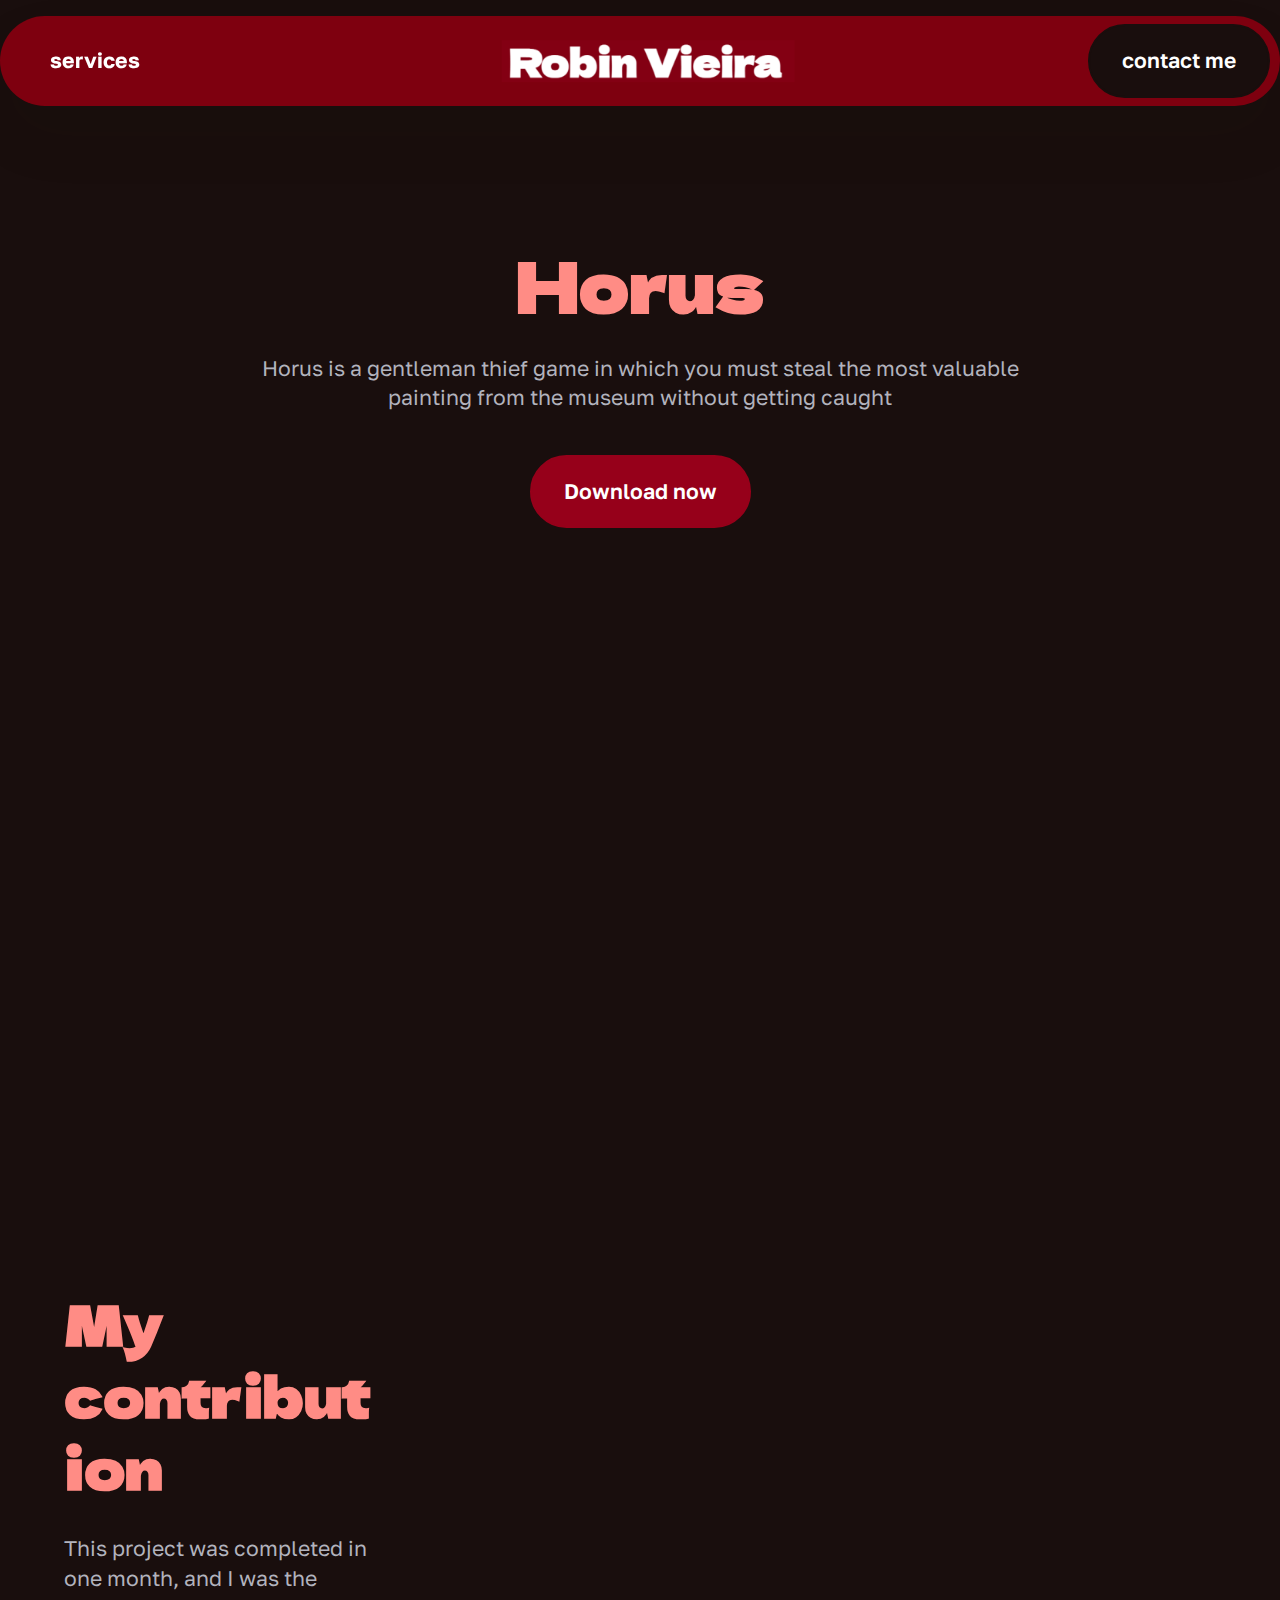
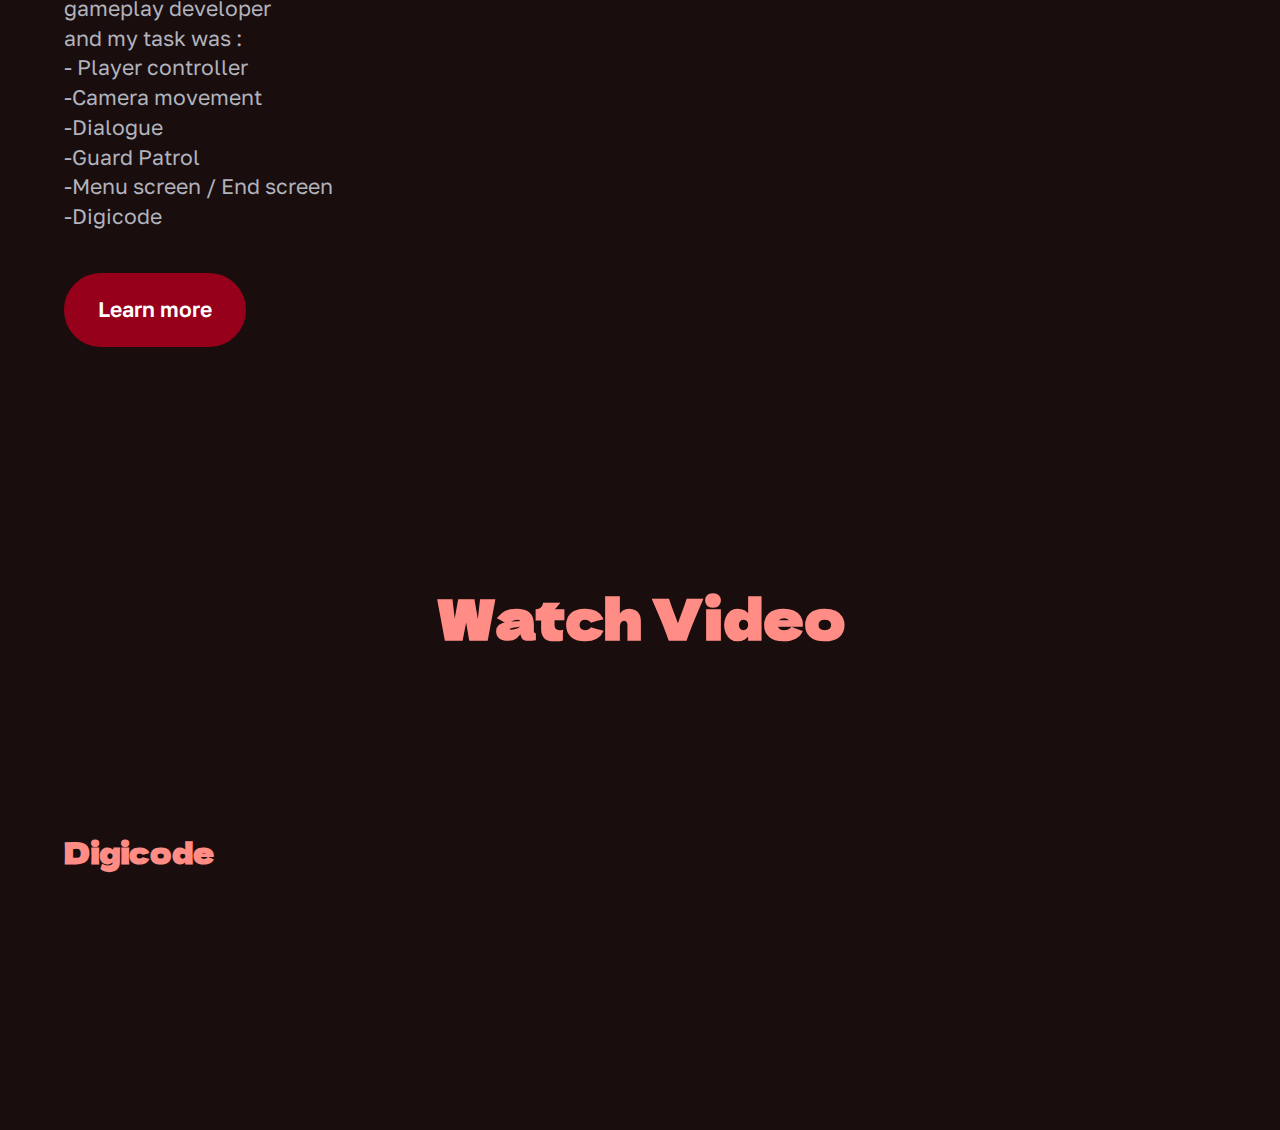
==== commit 2c41e306: "push" ====
--- a/page1.html
+++ b/page1.html
@@ -133,7 +133,7 @@
             </div>
         </div>
     </div>
-</section><section class="display-7" style="padding: 0;align-items: center;justify-content: center;flex-wrap: wrap;    align-content: center;display: flex;position: relative;height: 4rem;"><a href="https://mobiri.se/3183022" style="flex: 1 1;height: 4rem;position: absolute;width: 100%;z-index: 1;"><img alt="" style="height: 4rem;" src="[data-uri]"></a><p style="margin: 0;text-align: center;" class="display-7">&#8204;</p><a style="z-index:1" href="https://mobirise.com/builder/ai-website-builder.html">AI Website Software</a></section><script src="assets/bootstrap/js/bootstrap.bundle.min.js"></script>  <script src="assets/smoothscroll/smooth-scroll.js"></script>  <script src="assets/ytplayer/index.js"></script>  <script src="assets/dropdown/js/navbar-dropdown.js"></script>  <script src="assets/playervimeo/vimeo_player.js"></script>  <script src="assets/theme/js/script.js"></script>  
+</section><script src="assets/bootstrap/js/bootstrap.bundle.min.js"></script>  <script src="assets/smoothscroll/smooth-scroll.js"></script>  <script src="assets/ytplayer/index.js"></script>  <script src="assets/dropdown/js/navbar-dropdown.js"></script>  <script src="assets/playervimeo/vimeo_player.js"></script>  <script src="assets/theme/js/script.js"></script>  
   
   
 </body>
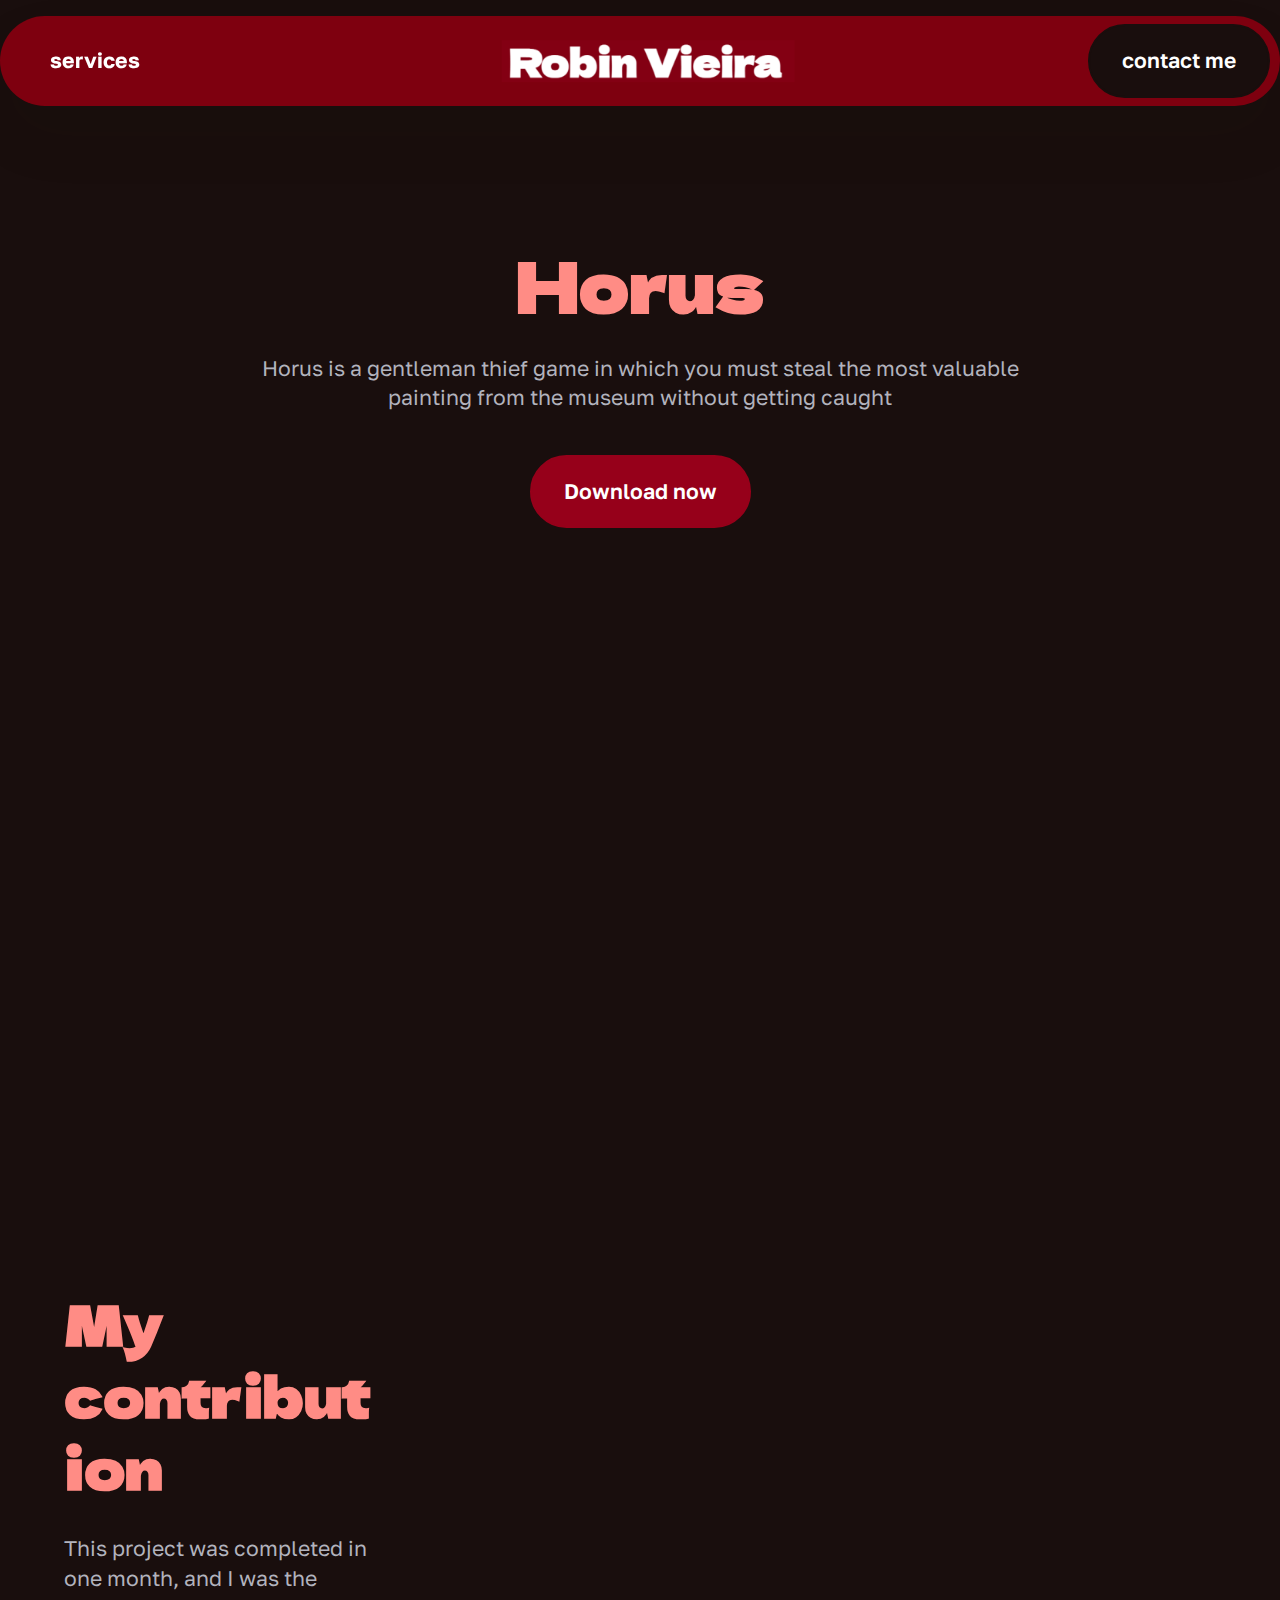
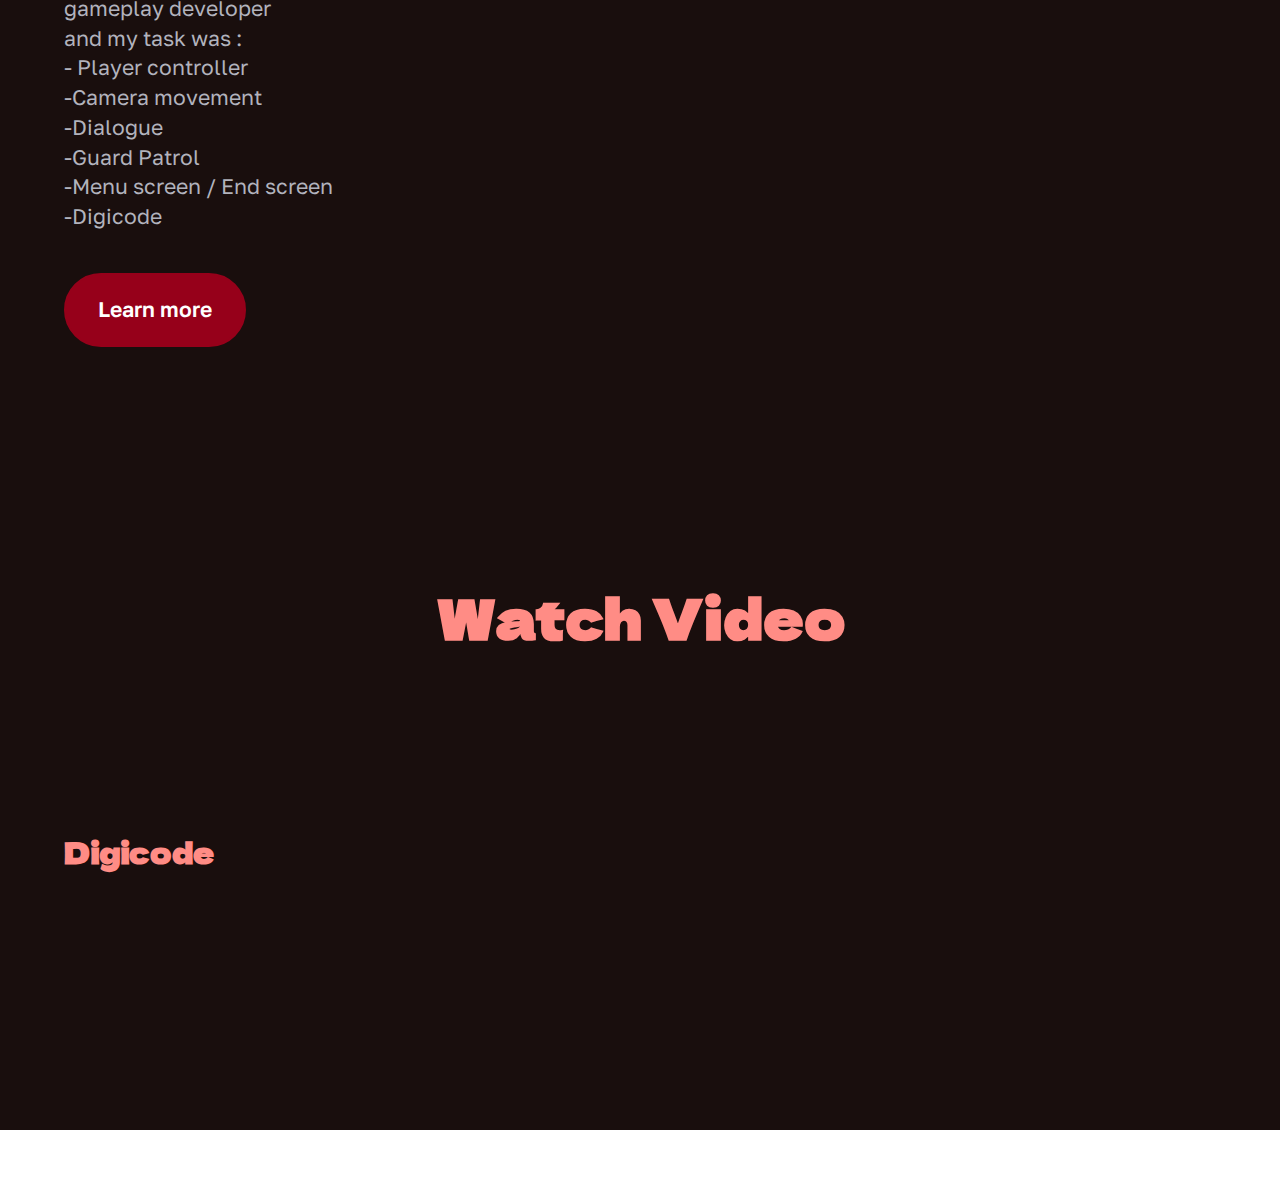
==== commit faef7183: "changement" ====
--- a/page1.html
+++ b/page1.html
@@ -21,7 +21,7 @@
   <noscript><link rel="stylesheet" href="https://fonts.googleapis.com/css?family=Dela+Gothic+One:400&display=swap"></noscript>
   <link rel="preload" href="https://fonts.googleapis.com/css?family=Golos+Text:400,500,600,700,800,900&display=swap" as="style" onload="this.onload=null;this.rel='stylesheet'">
   <noscript><link rel="stylesheet" href="https://fonts.googleapis.com/css?family=Golos+Text:400,500,600,700,800,900&display=swap"></noscript>
-  <link rel="preload" as="style" href="assets/mobirise/css/mbr-additional.css?v=2T8e6o"><link rel="stylesheet" href="assets/mobirise/css/mbr-additional.css?v=2T8e6o" type="text/css">
+  <link rel="preload" as="style" href="assets/mobirise/css/mbr-additional.css?v=aCNIuT"><link rel="stylesheet" href="assets/mobirise/css/mbr-additional.css?v=aCNIuT" type="text/css">
 
   
   
@@ -77,7 +77,7 @@
 				<p class="mbr-text mbr-fonts-style mt-4 display-7">
 					Horus is a gentleman thief game in which you must steal the most valuable painting from the museum without getting caught
 				</p>
-				<div class="mbr-section-btn mt-4"><a class="btn btn-secondary display-7" href="https://cimetia.itch.io/horusbiri.se">
+				<div class="mbr-section-btn mt-4"><a class="btn btn-secondary display-7" href="https://cimetia.itch.io/horus">
 						Download now</a></div>
 
 			</div>
@@ -133,7 +133,7 @@
             </div>
         </div>
     </div>
-</section><script src="assets/bootstrap/js/bootstrap.bundle.min.js"></script>  <script src="assets/smoothscroll/smooth-scroll.js"></script>  <script src="assets/ytplayer/index.js"></script>  <script src="assets/dropdown/js/navbar-dropdown.js"></script>  <script src="assets/playervimeo/vimeo_player.js"></script>  <script src="assets/theme/js/script.js"></script>  
+</section><section class="display-7" style="padding: 0;align-items: center;justify-content: center;flex-wrap: wrap;    align-content: center;display: flex;position: relative;height: 4rem;"><a href="https://mobiri.se/3183022" style="flex: 1 1;height: 4rem;position: absolute;width: 100%;z-index: 1;"><img alt="" style="height: 4rem;" src="[data-uri]"></a><p style="margin: 0;text-align: center;" class="display-7">&#8204;</p><a style="z-index:1" href="https://mobirise.com/builder/ai-website-maker.html">Free AI Website Maker</a></section><script src="assets/bootstrap/js/bootstrap.bundle.min.js"></script>  <script src="assets/smoothscroll/smooth-scroll.js"></script>  <script src="assets/ytplayer/index.js"></script>  <script src="assets/dropdown/js/navbar-dropdown.js"></script>  <script src="assets/playervimeo/vimeo_player.js"></script>  <script src="assets/theme/js/script.js"></script>  
   
   
 </body>
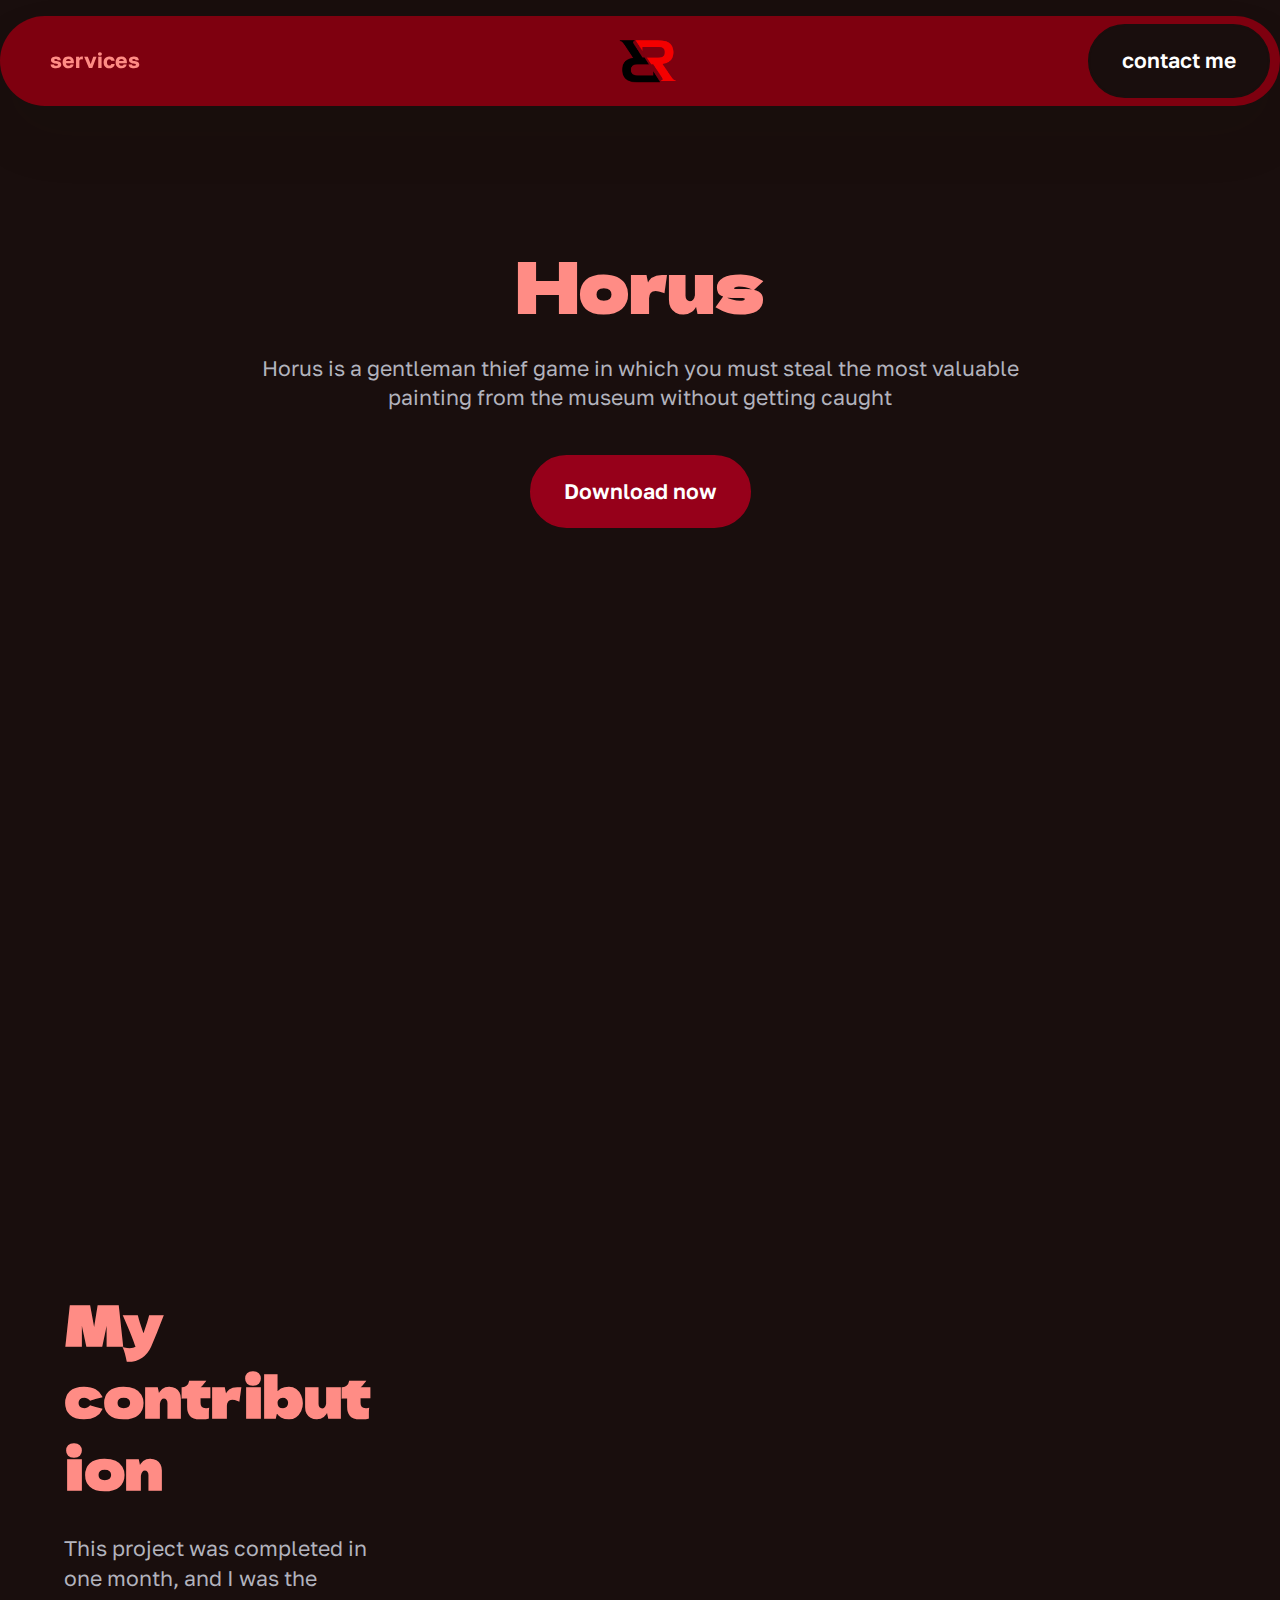
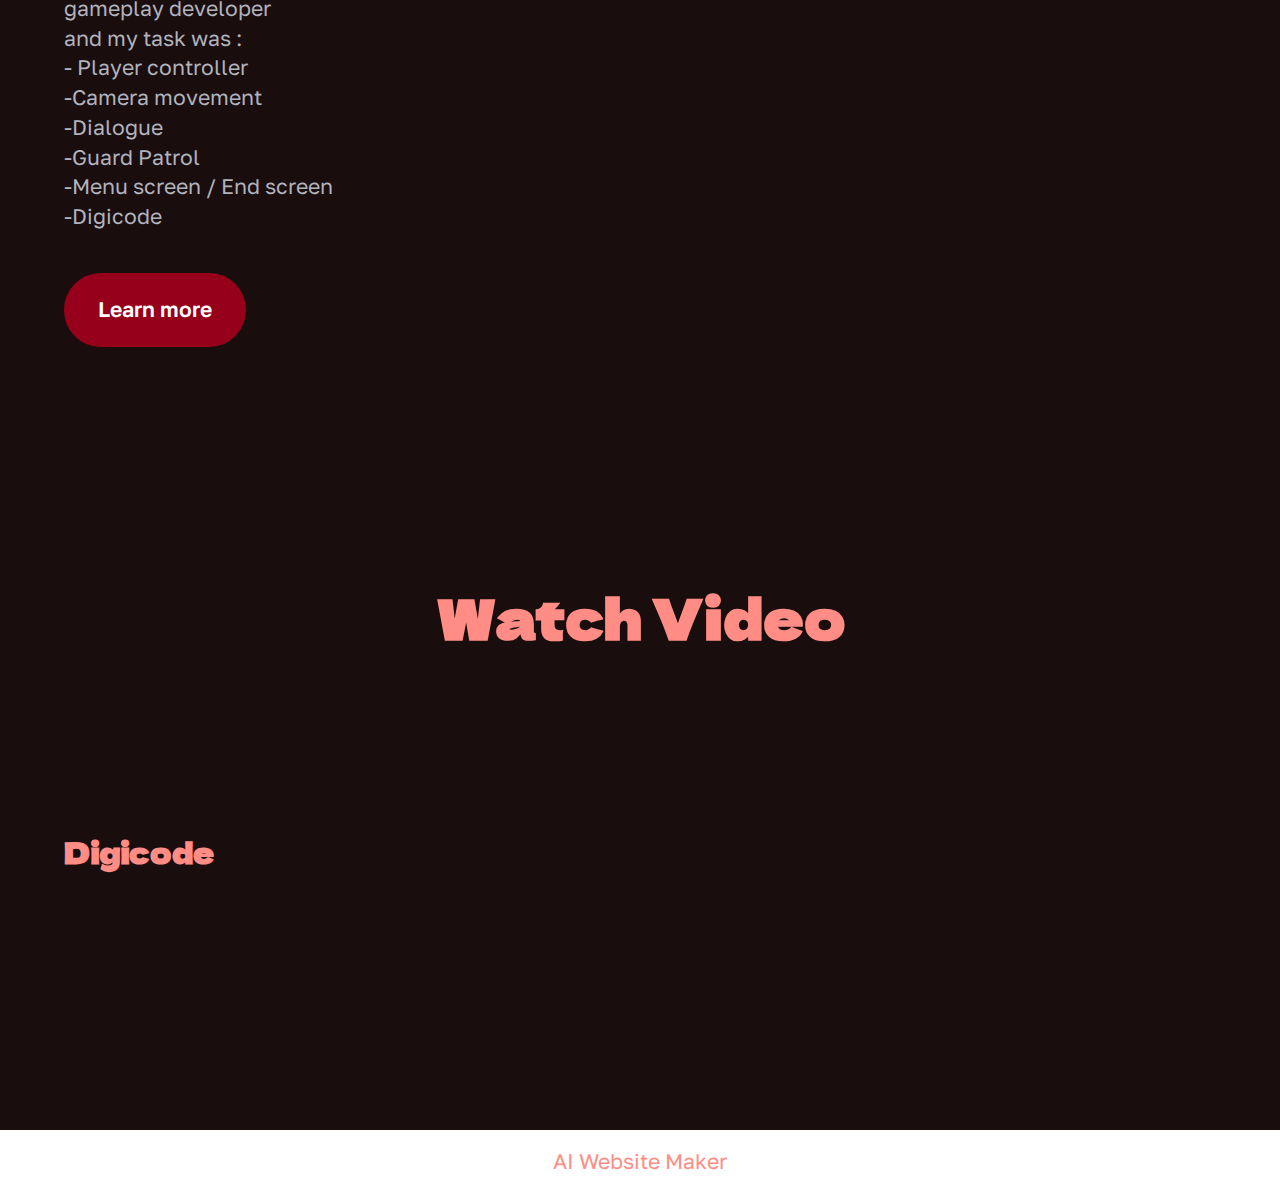
==== commit 895d67ab: "mise a jour" ====
--- a/page1.html
+++ b/page1.html
@@ -6,7 +6,7 @@
   <meta http-equiv="X-UA-Compatible" content="IE=edge">
   <meta name="generator" content="Mobirise v5.9.17, mobirise.com">
   <meta name="viewport" content="width=device-width, initial-scale=1, minimum-scale=1">
-  <link rel="shortcut icon" href="assets/images/image-380x54.png" type="image/x-icon">
+  <link rel="shortcut icon" href="assets/images/logo-206x152.png" type="image/x-icon">
   <meta name="description" content="">
   
   
@@ -21,7 +21,7 @@
   <noscript><link rel="stylesheet" href="https://fonts.googleapis.com/css?family=Dela+Gothic+One:400&display=swap"></noscript>
   <link rel="preload" href="https://fonts.googleapis.com/css?family=Golos+Text:400,500,600,700,800,900&display=swap" as="style" onload="this.onload=null;this.rel='stylesheet'">
   <noscript><link rel="stylesheet" href="https://fonts.googleapis.com/css?family=Golos+Text:400,500,600,700,800,900&display=swap"></noscript>
-  <link rel="preload" as="style" href="assets/mobirise/css/mbr-additional.css?v=aCNIuT"><link rel="stylesheet" href="assets/mobirise/css/mbr-additional.css?v=aCNIuT" type="text/css">
+  <link rel="preload" as="style" href="assets/mobirise/css/mbr-additional.css?v=UY03ke"><link rel="stylesheet" href="assets/mobirise/css/mbr-additional.css?v=UY03ke" type="text/css">
 
   
   
@@ -37,7 +37,7 @@
 			<div class="navbar-brand">
 				<span class="navbar-logo">
 					<a href="#">
-						<img src="assets/images/image-380x54.png" alt="Mobirise Website Builder" style="height: 2.6rem;">
+						<img src="assets/images/logo-206x152.png" alt="Mobirise Website Builder" style="height: 2.6rem;">
 					</a>
 				</span>
 				
@@ -133,7 +133,7 @@
             </div>
         </div>
     </div>
-</section><section class="display-7" style="padding: 0;align-items: center;justify-content: center;flex-wrap: wrap;    align-content: center;display: flex;position: relative;height: 4rem;"><a href="https://mobiri.se/3183022" style="flex: 1 1;height: 4rem;position: absolute;width: 100%;z-index: 1;"><img alt="" style="height: 4rem;" src="[data-uri]"></a><p style="margin: 0;text-align: center;" class="display-7">&#8204;</p><a style="z-index:1" href="https://mobirise.com/builder/ai-website-maker.html">Free AI Website Maker</a></section><script src="assets/bootstrap/js/bootstrap.bundle.min.js"></script>  <script src="assets/smoothscroll/smooth-scroll.js"></script>  <script src="assets/ytplayer/index.js"></script>  <script src="assets/dropdown/js/navbar-dropdown.js"></script>  <script src="assets/playervimeo/vimeo_player.js"></script>  <script src="assets/theme/js/script.js"></script>  
+</section><section class="display-7" style="padding: 0;align-items: center;justify-content: center;flex-wrap: wrap;    align-content: center;display: flex;position: relative;height: 4rem;"><a href="https://mobiri.se/3183022" style="flex: 1 1;height: 4rem;position: absolute;width: 100%;z-index: 1;"><img alt="" style="height: 4rem;" src="[data-uri]"></a><p style="margin: 0;text-align: center;" class="display-7">&#8204;</p><a style="z-index:1" href="https://mobirise.com/builder/ai-website-maker.html">AI Website Maker</a></section><script src="assets/bootstrap/js/bootstrap.bundle.min.js"></script>  <script src="assets/smoothscroll/smooth-scroll.js"></script>  <script src="assets/ytplayer/index.js"></script>  <script src="assets/dropdown/js/navbar-dropdown.js"></script>  <script src="assets/playervimeo/vimeo_player.js"></script>  <script src="assets/theme/js/script.js"></script>  
   
   
 </body>
--- a/assets/mobirise/css/mbr-additional.css
+++ b/assets/mobirise/css/mbr-additional.css
@@ -146,13 +146,13 @@
   border-radius: 4px;
 }
 .bg-primary {
-  background-color: #ffffff !important;
+  background-color: #ff8c85 !important;
 }
 .bg-success {
   background-color: #190e0d !important;
 }
 .bg-info {
-  background-color: #1a3c22 !important;
+  background-color: #ff8c85 !important;
 }
 .bg-warning {
   background-color: #830013 !important;
@@ -162,9 +162,9 @@
 }
 .btn-primary,
 .btn-primary:active {
-  background-color: #ffffff !important;
-  border-color: #ffffff !important;
-  color: #808080 !important;
+  background-color: #ff8c85 !important;
+  border-color: #ff8c85 !important;
+  color: #ffffff !important;
   box-shadow: none;
 }
 .btn-primary:hover,
@@ -172,15 +172,15 @@
 .btn-primary.focus,
 .btn-primary.active {
   color: inherit;
-  background-color: #ffffff !important;
-  border-color: #ffffff !important;
+  background-color: #ffbcb8 !important;
+  border-color: #ffbcb8 !important;
   box-shadow: none;
 }
 .btn-primary.disabled,
 .btn-primary:disabled {
-  color: #808080 !important;
-  background-color: #ffffff !important;
-  border-color: #ffffff !important;
+  color: #ffffff !important;
+  background-color: #ffbcb8 !important;
+  border-color: #ffbcb8 !important;
 }
 .btn-secondary,
 .btn-secondary:active {
@@ -206,8 +206,8 @@
 }
 .btn-info,
 .btn-info:active {
-  background-color: #1a3c22 !important;
-  border-color: #1a3c22 !important;
+  background-color: #ff8c85 !important;
+  border-color: #ff8c85 !important;
   color: #ffffff !important;
   box-shadow: none;
 }
@@ -216,15 +216,15 @@
 .btn-info.focus,
 .btn-info.active {
   color: inherit;
-  background-color: #296036 !important;
-  border-color: #296036 !important;
+  background-color: #ffbcb8 !important;
+  border-color: #ffbcb8 !important;
   box-shadow: none;
 }
 .btn-info.disabled,
 .btn-info:disabled {
   color: #ffffff !important;
-  background-color: #296036 !important;
-  border-color: #296036 !important;
+  background-color: #ffbcb8 !important;
+  border-color: #ffbcb8 !important;
 }
 .btn-success,
 .btn-success:active {
@@ -339,23 +339,23 @@
 .btn-primary-outline,
 .btn-primary-outline:active {
   background-color: transparent !important;
-  border-color: #ffffff;
-  color: #ffffff;
+  border-color: #ff8c85;
+  color: #ff8c85;
 }
 .btn-primary-outline:hover,
 .btn-primary-outline:focus,
 .btn-primary-outline.focus,
 .btn-primary-outline.active {
-  color: #d4d4d4 !important;
+  color: #ff3a2e !important;
   background-color: transparent !important;
-  border-color: #d4d4d4 !important;
+  border-color: #ff3a2e !important;
   box-shadow: none !important;
 }
 .btn-primary-outline.disabled,
 .btn-primary-outline:disabled {
-  color: #808080 !important;
-  background-color: #ffffff !important;
-  border-color: #ffffff !important;
+  color: #ffffff !important;
+  background-color: #ff8c85 !important;
+  border-color: #ff8c85 !important;
 }
 .btn-secondary-outline,
 .btn-secondary-outline:active {
@@ -381,23 +381,23 @@
 .btn-info-outline,
 .btn-info-outline:active {
   background-color: transparent !important;
-  border-color: #1a3c22;
-  color: #1a3c22;
+  border-color: #ff8c85;
+  color: #ff8c85;
 }
 .btn-info-outline:hover,
 .btn-info-outline:focus,
 .btn-info-outline.focus,
 .btn-info-outline.active {
-  color: #000000 !important;
+  color: #ff3a2e !important;
   background-color: transparent !important;
-  border-color: #000000 !important;
+  border-color: #ff3a2e !important;
   box-shadow: none !important;
 }
 .btn-info-outline.disabled,
 .btn-info-outline:disabled {
   color: #ffffff !important;
-  background-color: #1a3c22 !important;
-  border-color: #1a3c22 !important;
+  background-color: #ff8c85 !important;
+  border-color: #ff8c85 !important;
 }
 .btn-success-outline,
 .btn-success-outline:active {
@@ -505,7 +505,7 @@
   border-color: #fafafa !important;
 }
 .text-primary {
-  color: #ffffff !important;
+  color: #ff8c85 !important;
 }
 .text-secondary {
   color: #96001a !important;
@@ -514,7 +514,7 @@
   color: #190e0d !important;
 }
 .text-info {
-  color: #1a3c22 !important;
+  color: #ff8c85 !important;
 }
 .text-warning {
   color: #830013 !important;
@@ -531,7 +531,7 @@
 a.text-primary:hover,
 a.text-primary:focus,
 a.text-primary.active {
-  color: #cccccc !important;
+  color: #ff2c1f !important;
 }
 a.text-secondary:hover,
 a.text-secondary:focus,
@@ -546,7 +546,7 @@
 a.text-info:hover,
 a.text-info:focus,
 a.text-info.active {
-  color: #000000 !important;
+  color: #ff2c1f !important;
 }
 a.text-warning:hover,
 a.text-warning:focus,
@@ -577,7 +577,7 @@
   background-position: 0 1.2em;
 }
 .nav-tabs .nav-link.active {
-  color: #ffffff;
+  color: #ff8c85;
 }
 .nav-tabs .nav-link:not(.active) {
   color: #232323;
@@ -586,7 +586,7 @@
   background-color: #70c770;
 }
 .alert-info {
-  background-color: #1a3c22;
+  background-color: #ff8c85;
 }
 .alert-warning {
   background-color: #830013;
@@ -601,9 +601,9 @@
   border-radius: 100px !important;
 }
 .mbr-gallery-filter li.active .btn {
-  background-color: #ffffff;
-  border-color: #ffffff;
-  color: #8c8c8c;
+  background-color: #ff8c85;
+  border-color: #ff8c85;
+  color: #ffffff;
 }
 .mbr-gallery-filter li.active .btn:focus {
   box-shadow: none;
@@ -613,7 +613,7 @@
 }
 a,
 a:hover {
-  color: #ffffff;
+  color: #ff8c85;
 }
 .mbr-plan-header.bg-primary .mbr-plan-subtitle,
 .mbr-plan-header.bg-primary .mbr-plan-price-desc {
@@ -625,7 +625,7 @@
 }
 .mbr-plan-header.bg-info .mbr-plan-subtitle,
 .mbr-plan-header.bg-info .mbr-plan-price-desc {
-  color: #77c489;
+  color: #ffffff;
 }
 .mbr-plan-header.bg-warning .mbr-plan-subtitle,
 .mbr-plan-header.bg-warning .mbr-plan-price-desc {
@@ -652,7 +652,7 @@
 .form-control:hover,
 .form-control:focus {
   box-shadow: rgba(0, 0, 0, 0.07) 0px 1px 1px 0px, rgba(0, 0, 0, 0.07) 0px 1px 3px 0px, rgba(0, 0, 0, 0.03) 0px 0px 0px 1px;
-  border-color: #ffffff !important;
+  border-color: #ff8c85 !important;
 }
 .form-control:-webkit-input-placeholder {
   font-family: 'Golos Text', sans-serif;
@@ -664,7 +664,7 @@
   font-size: 1.75rem;
 }
 blockquote {
-  border-color: #ffffff;
+  border-color: #ff8c85;
 }
 /* Forms */
 .mbr-form .input-group-btn .btn {
@@ -682,14 +682,14 @@
 }
 .jq-selectbox li:hover,
 .jq-selectbox li.selected {
-  background-color: #ffffff;
-  color: #000000;
+  background-color: #ff8c85;
+  color: #ffffff;
 }
 .jq-number__spin {
   transition: 0.25s ease;
 }
 .jq-number__spin:hover {
-  border-color: #ffffff;
+  border-color: #ff8c85;
 }
 .jq-selectbox .jq-selectbox__trigger-arrow,
 .jq-number__spin.minus:after,
@@ -701,14 +701,14 @@
 .jq-selectbox:hover .jq-selectbox__trigger-arrow,
 .jq-number__spin.minus:hover:after,
 .jq-number__spin.plus:hover:after {
-  border-top-color: #ffffff;
-  border-bottom-color: #ffffff;
+  border-top-color: #ff8c85;
+  border-bottom-color: #ff8c85;
 }
 .xdsoft_datetimepicker .xdsoft_calendar td.xdsoft_default,
 .xdsoft_datetimepicker .xdsoft_calendar td.xdsoft_current,
 .xdsoft_datetimepicker .xdsoft_timepicker .xdsoft_time_box > div > div.xdsoft_current {
   color: #000000 !important;
-  background-color: #ffffff !important;
+  background-color: #ff8c85 !important;
   box-shadow: none !important;
 }
 .xdsoft_datetimepicker .xdsoft_calendar td:hover,
@@ -739,7 +739,7 @@
   top: 50%;
   left: 50%;
   transform: translateX(-50%) translateY(-50%);
-  background-image: url("data:image/svg+xml;charset=UTF-8,%3csvg width='32' height='32' viewBox='0 0 64 64' xmlns='http://www.w3.org/2000/svg' stroke='%23ffffff' %3e%3cg fill='none' fill-rule='evenodd'%3e%3cg transform='translate(16 16)' stroke-width='2'%3e%3ccircle stroke-opacity='.5' cx='16' cy='16' r='16'/%3e%3cpath d='M32 16c0-9.94-8.06-16-16-16'%3e%3canimateTransform attributeName='transform' type='rotate' from='0 16 16' to='360 16 16' dur='1s' repeatCount='indefinite'/%3e%3c/path%3e%3c/g%3e%3c/g%3e%3c/svg%3e");
+  background-image: url("data:image/svg+xml;charset=UTF-8,%3csvg width='32' height='32' viewBox='0 0 64 64' xmlns='http://www.w3.org/2000/svg' stroke='%23ff8c85' %3e%3cg fill='none' fill-rule='evenodd'%3e%3cg transform='translate(16 16)' stroke-width='2'%3e%3ccircle stroke-opacity='.5' cx='16' cy='16' r='16'/%3e%3cpath d='M32 16c0-9.94-8.06-16-16-16'%3e%3canimateTransform attributeName='transform' type='rotate' from='0 16 16' to='360 16 16' dur='1s' repeatCount='indefinite'/%3e%3c/path%3e%3c/g%3e%3c/g%3e%3c/svg%3e");
 }
 section.lazy-placeholder:after {
   opacity: 0.5;
@@ -1658,7 +1658,7 @@
   color: #ff8c85;
 }
 .cid-tIsl0U2P9c P {
-  color: #b2b3bd;
+  color: #ffffff;
   text-align: left;
 }
 .cid-tHeG7yune1 {
@@ -3645,6 +3645,79 @@
 .cid-u9zesai168 .mbr-section-btn {
   color: #b2b3bd;
 }
+.cid-um5gXKSLlC {
+  padding-top: 6rem;
+  padding-bottom: 6rem;
+  background-color: #190e0d;
+}
+.cid-um5gXKSLlC .mbr-fallback-image.disabled {
+  display: none;
+}
+.cid-um5gXKSLlC .mbr-fallback-image {
+  display: block;
+  background-size: cover;
+  background-position: center center;
+  width: 100%;
+  height: 100%;
+  position: absolute;
+  top: 0;
+}
+.cid-um5gXKSLlC .item-mb {
+  margin-bottom: 2rem;
+}
+@media (max-width: 767px) {
+  .cid-um5gXKSLlC .item-mb {
+    margin-bottom: 1rem;
+  }
+}
+.cid-um5gXKSLlC .item-wrapper {
+  background: #ffffff;
+  padding: 2.25rem;
+  height: 100%;
+  display: flex;
+  flex-direction: column;
+}
+@media (min-width: 992px) and (max-width: 1200px) {
+  .cid-um5gXKSLlC .item-wrapper {
+    padding: 2rem 1.5rem;
+    margin-bottom: 0rem;
+  }
+}
+@media (max-width: 767px) {
+  .cid-um5gXKSLlC .item-wrapper {
+    padding: 2rem 1.5rem;
+    margin-bottom: 1rem;
+  }
+}
+.cid-um5gXKSLlC .mbr-iconfont {
+  display: inline-flex;
+  font-size: 3rem;
+  color: #ff8c85;
+  margin-bottom: 1rem;
+  width: 80px;
+  justify-content: center;
+  align-items: center;
+  background: #96001a;
+  height: 80px;
+  border-radius: 50%;
+}
+.cid-um5gXKSLlC .mbr-section-title {
+  color: #ff8c85;
+}
+.cid-um5gXKSLlC .mbr-section-subtitle {
+  color: #ffffff;
+}
+.cid-um5gXKSLlC .card-box {
+  display: flex;
+  flex-direction: column;
+  height: 100%;
+}
+.cid-um5gXKSLlC .card-box .item-footer {
+  margin-top: auto;
+}
+.cid-um5gXKSLlC .content-head {
+  max-width: 800px;
+}
 .cid-u9zesb6m4X {
   padding-top: 6rem;
   padding-bottom: 6rem;
@@ -3700,3 +3773,58 @@
 .cid-u9zesb6m4X .mbr-section-btn {
   color: #b2b3bd;
 }
+.cid-um5FrAs1aI {
+  padding-top: 6rem;
+  padding-bottom: 6rem;
+  background-color: #190e0d;
+}
+.cid-um5FrAs1aI .mbr-fallback-image.disabled {
+  display: none;
+}
+.cid-um5FrAs1aI .mbr-fallback-image {
+  display: block;
+  background-size: cover;
+  background-position: center center;
+  width: 100%;
+  height: 100%;
+  position: absolute;
+  top: 0;
+}
+@media (max-width: 992px) {
+  .cid-um5FrAs1aI .mbr-figure {
+    margin-top: 1.5rem;
+  }
+}
+.cid-um5FrAs1aI .row {
+  align-items: center;
+}
+@media (min-width: 992px) {
+  .cid-um5FrAs1aI .text-wrapper {
+    padding: 0 2rem;
+  }
+}
+.cid-um5FrAs1aI .media-content,
+.cid-um5FrAs1aI .mbr-figure {
+  align-self: center;
+}
+.cid-um5FrAs1aI .mbr-figure iframe {
+  width: 100%;
+  border-radius: 2rem;
+  overflow: hidden;
+}
+.cid-um5FrAs1aI .mbr-figure {
+  border-radius: 0rem;
+  overflow: hidden;
+}
+@media (min-width: 767px) {
+  .cid-um5FrAs1aI .mbr-figure {
+    border-radius: 2rem;
+  }
+}
+.cid-um5FrAs1aI .mbr-section-title {
+  color: #ff8c85;
+}
+.cid-um5FrAs1aI .mbr-text,
+.cid-um5FrAs1aI .mbr-section-btn {
+  color: #b2b3bd;
+}
--- a/assets/mobirise/css/mbr-additional.css
+++ b/assets/mobirise/css/mbr-additional.css
@@ -146,13 +146,13 @@
   border-radius: 4px;
 }
 .bg-primary {
-  background-color: #ffffff !important;
+  background-color: #ff8c85 !important;
 }
 .bg-success {
   background-color: #190e0d !important;
 }
 .bg-info {
-  background-color: #1a3c22 !important;
+  background-color: #ff8c85 !important;
 }
 .bg-warning {
   background-color: #830013 !important;
@@ -162,9 +162,9 @@
 }
 .btn-primary,
 .btn-primary:active {
-  background-color: #ffffff !important;
-  border-color: #ffffff !important;
-  color: #808080 !important;
+  background-color: #ff8c85 !important;
+  border-color: #ff8c85 !important;
+  color: #ffffff !important;
   box-shadow: none;
 }
 .btn-primary:hover,
@@ -172,15 +172,15 @@
 .btn-primary.focus,
 .btn-primary.active {
   color: inherit;
-  background-color: #ffffff !important;
-  border-color: #ffffff !important;
+  background-color: #ffbcb8 !important;
+  border-color: #ffbcb8 !important;
   box-shadow: none;
 }
 .btn-primary.disabled,
 .btn-primary:disabled {
-  color: #808080 !important;
-  background-color: #ffffff !important;
-  border-color: #ffffff !important;
+  color: #ffffff !important;
+  background-color: #ffbcb8 !important;
+  border-color: #ffbcb8 !important;
 }
 .btn-secondary,
 .btn-secondary:active {
@@ -206,8 +206,8 @@
 }
 .btn-info,
 .btn-info:active {
-  background-color: #1a3c22 !important;
-  border-color: #1a3c22 !important;
+  background-color: #ff8c85 !important;
+  border-color: #ff8c85 !important;
   color: #ffffff !important;
   box-shadow: none;
 }
@@ -216,15 +216,15 @@
 .btn-info.focus,
 .btn-info.active {
   color: inherit;
-  background-color: #296036 !important;
-  border-color: #296036 !important;
+  background-color: #ffbcb8 !important;
+  border-color: #ffbcb8 !important;
   box-shadow: none;
 }
 .btn-info.disabled,
 .btn-info:disabled {
   color: #ffffff !important;
-  background-color: #296036 !important;
-  border-color: #296036 !important;
+  background-color: #ffbcb8 !important;
+  border-color: #ffbcb8 !important;
 }
 .btn-success,
 .btn-success:active {
@@ -339,23 +339,23 @@
 .btn-primary-outline,
 .btn-primary-outline:active {
   background-color: transparent !important;
-  border-color: #ffffff;
-  color: #ffffff;
+  border-color: #ff8c85;
+  color: #ff8c85;
 }
 .btn-primary-outline:hover,
 .btn-primary-outline:focus,
 .btn-primary-outline.focus,
 .btn-primary-outline.active {
-  color: #d4d4d4 !important;
+  color: #ff3a2e !important;
   background-color: transparent !important;
-  border-color: #d4d4d4 !important;
+  border-color: #ff3a2e !important;
   box-shadow: none !important;
 }
 .btn-primary-outline.disabled,
 .btn-primary-outline:disabled {
-  color: #808080 !important;
-  background-color: #ffffff !important;
-  border-color: #ffffff !important;
+  color: #ffffff !important;
+  background-color: #ff8c85 !important;
+  border-color: #ff8c85 !important;
 }
 .btn-secondary-outline,
 .btn-secondary-outline:active {
@@ -381,23 +381,23 @@
 .btn-info-outline,
 .btn-info-outline:active {
   background-color: transparent !important;
-  border-color: #1a3c22;
-  color: #1a3c22;
+  border-color: #ff8c85;
+  color: #ff8c85;
 }
 .btn-info-outline:hover,
 .btn-info-outline:focus,
 .btn-info-outline.focus,
 .btn-info-outline.active {
-  color: #000000 !important;
+  color: #ff3a2e !important;
   background-color: transparent !important;
-  border-color: #000000 !important;
+  border-color: #ff3a2e !important;
   box-shadow: none !important;
 }
 .btn-info-outline.disabled,
 .btn-info-outline:disabled {
   color: #ffffff !important;
-  background-color: #1a3c22 !important;
-  border-color: #1a3c22 !important;
+  background-color: #ff8c85 !important;
+  border-color: #ff8c85 !important;
 }
 .btn-success-outline,
 .btn-success-outline:active {
@@ -505,7 +505,7 @@
   border-color: #fafafa !important;
 }
 .text-primary {
-  color: #ffffff !important;
+  color: #ff8c85 !important;
 }
 .text-secondary {
   color: #96001a !important;
@@ -514,7 +514,7 @@
   color: #190e0d !important;
 }
 .text-info {
-  color: #1a3c22 !important;
+  color: #ff8c85 !important;
 }
 .text-warning {
   color: #830013 !important;
@@ -531,7 +531,7 @@
 a.text-primary:hover,
 a.text-primary:focus,
 a.text-primary.active {
-  color: #cccccc !important;
+  color: #ff2c1f !important;
 }
 a.text-secondary:hover,
 a.text-secondary:focus,
@@ -546,7 +546,7 @@
 a.text-info:hover,
 a.text-info:focus,
 a.text-info.active {
-  color: #000000 !important;
+  color: #ff2c1f !important;
 }
 a.text-warning:hover,
 a.text-warning:focus,
@@ -577,7 +577,7 @@
   background-position: 0 1.2em;
 }
 .nav-tabs .nav-link.active {
-  color: #ffffff;
+  color: #ff8c85;
 }
 .nav-tabs .nav-link:not(.active) {
   color: #232323;
@@ -586,7 +586,7 @@
   background-color: #70c770;
 }
 .alert-info {
-  background-color: #1a3c22;
+  background-color: #ff8c85;
 }
 .alert-warning {
   background-color: #830013;
@@ -601,9 +601,9 @@
   border-radius: 100px !important;
 }
 .mbr-gallery-filter li.active .btn {
-  background-color: #ffffff;
-  border-color: #ffffff;
-  color: #8c8c8c;
+  background-color: #ff8c85;
+  border-color: #ff8c85;
+  color: #ffffff;
 }
 .mbr-gallery-filter li.active .btn:focus {
   box-shadow: none;
@@ -613,7 +613,7 @@
 }
 a,
 a:hover {
-  color: #ffffff;
+  color: #ff8c85;
 }
 .mbr-plan-header.bg-primary .mbr-plan-subtitle,
 .mbr-plan-header.bg-primary .mbr-plan-price-desc {
@@ -625,7 +625,7 @@
 }
 .mbr-plan-header.bg-info .mbr-plan-subtitle,
 .mbr-plan-header.bg-info .mbr-plan-price-desc {
-  color: #77c489;
+  color: #ffffff;
 }
 .mbr-plan-header.bg-warning .mbr-plan-subtitle,
 .mbr-plan-header.bg-warning .mbr-plan-price-desc {
@@ -652,7 +652,7 @@
 .form-control:hover,
 .form-control:focus {
   box-shadow: rgba(0, 0, 0, 0.07) 0px 1px 1px 0px, rgba(0, 0, 0, 0.07) 0px 1px 3px 0px, rgba(0, 0, 0, 0.03) 0px 0px 0px 1px;
-  border-color: #ffffff !important;
+  border-color: #ff8c85 !important;
 }
 .form-control:-webkit-input-placeholder {
   font-family: 'Golos Text', sans-serif;
@@ -664,7 +664,7 @@
   font-size: 1.75rem;
 }
 blockquote {
-  border-color: #ffffff;
+  border-color: #ff8c85;
 }
 /* Forms */
 .mbr-form .input-group-btn .btn {
@@ -682,14 +682,14 @@
 }
 .jq-selectbox li:hover,
 .jq-selectbox li.selected {
-  background-color: #ffffff;
-  color: #000000;
+  background-color: #ff8c85;
+  color: #ffffff;
 }
 .jq-number__spin {
   transition: 0.25s ease;
 }
 .jq-number__spin:hover {
-  border-color: #ffffff;
+  border-color: #ff8c85;
 }
 .jq-selectbox .jq-selectbox__trigger-arrow,
 .jq-number__spin.minus:after,
@@ -701,14 +701,14 @@
 .jq-selectbox:hover .jq-selectbox__trigger-arrow,
 .jq-number__spin.minus:hover:after,
 .jq-number__spin.plus:hover:after {
-  border-top-color: #ffffff;
-  border-bottom-color: #ffffff;
+  border-top-color: #ff8c85;
+  border-bottom-color: #ff8c85;
 }
 .xdsoft_datetimepicker .xdsoft_calendar td.xdsoft_default,
 .xdsoft_datetimepicker .xdsoft_calendar td.xdsoft_current,
 .xdsoft_datetimepicker .xdsoft_timepicker .xdsoft_time_box > div > div.xdsoft_current {
   color: #000000 !important;
-  background-color: #ffffff !important;
+  background-color: #ff8c85 !important;
   box-shadow: none !important;
 }
 .xdsoft_datetimepicker .xdsoft_calendar td:hover,
@@ -739,7 +739,7 @@
   top: 50%;
   left: 50%;
   transform: translateX(-50%) translateY(-50%);
-  background-image: url("data:image/svg+xml;charset=UTF-8,%3csvg width='32' height='32' viewBox='0 0 64 64' xmlns='http://www.w3.org/2000/svg' stroke='%23ffffff' %3e%3cg fill='none' fill-rule='evenodd'%3e%3cg transform='translate(16 16)' stroke-width='2'%3e%3ccircle stroke-opacity='.5' cx='16' cy='16' r='16'/%3e%3cpath d='M32 16c0-9.94-8.06-16-16-16'%3e%3canimateTransform attributeName='transform' type='rotate' from='0 16 16' to='360 16 16' dur='1s' repeatCount='indefinite'/%3e%3c/path%3e%3c/g%3e%3c/g%3e%3c/svg%3e");
+  background-image: url("data:image/svg+xml;charset=UTF-8,%3csvg width='32' height='32' viewBox='0 0 64 64' xmlns='http://www.w3.org/2000/svg' stroke='%23ff8c85' %3e%3cg fill='none' fill-rule='evenodd'%3e%3cg transform='translate(16 16)' stroke-width='2'%3e%3ccircle stroke-opacity='.5' cx='16' cy='16' r='16'/%3e%3cpath d='M32 16c0-9.94-8.06-16-16-16'%3e%3canimateTransform attributeName='transform' type='rotate' from='0 16 16' to='360 16 16' dur='1s' repeatCount='indefinite'/%3e%3c/path%3e%3c/g%3e%3c/g%3e%3c/svg%3e");
 }
 section.lazy-placeholder:after {
   opacity: 0.5;
@@ -1658,7 +1658,7 @@
   color: #ff8c85;
 }
 .cid-tIsl0U2P9c P {
-  color: #b2b3bd;
+  color: #ffffff;
   text-align: left;
 }
 .cid-tHeG7yune1 {
@@ -3645,6 +3645,79 @@
 .cid-u9zesai168 .mbr-section-btn {
   color: #b2b3bd;
 }
+.cid-um5gXKSLlC {
+  padding-top: 6rem;
+  padding-bottom: 6rem;
+  background-color: #190e0d;
+}
+.cid-um5gXKSLlC .mbr-fallback-image.disabled {
+  display: none;
+}
+.cid-um5gXKSLlC .mbr-fallback-image {
+  display: block;
+  background-size: cover;
+  background-position: center center;
+  width: 100%;
+  height: 100%;
+  position: absolute;
+  top: 0;
+}
+.cid-um5gXKSLlC .item-mb {
+  margin-bottom: 2rem;
+}
+@media (max-width: 767px) {
+  .cid-um5gXKSLlC .item-mb {
+    margin-bottom: 1rem;
+  }
+}
+.cid-um5gXKSLlC .item-wrapper {
+  background: #ffffff;
+  padding: 2.25rem;
+  height: 100%;
+  display: flex;
+  flex-direction: column;
+}
+@media (min-width: 992px) and (max-width: 1200px) {
+  .cid-um5gXKSLlC .item-wrapper {
+    padding: 2rem 1.5rem;
+    margin-bottom: 0rem;
+  }
+}
+@media (max-width: 767px) {
+  .cid-um5gXKSLlC .item-wrapper {
+    padding: 2rem 1.5rem;
+    margin-bottom: 1rem;
+  }
+}
+.cid-um5gXKSLlC .mbr-iconfont {
+  display: inline-flex;
+  font-size: 3rem;
+  color: #ff8c85;
+  margin-bottom: 1rem;
+  width: 80px;
+  justify-content: center;
+  align-items: center;
+  background: #96001a;
+  height: 80px;
+  border-radius: 50%;
+}
+.cid-um5gXKSLlC .mbr-section-title {
+  color: #ff8c85;
+}
+.cid-um5gXKSLlC .mbr-section-subtitle {
+  color: #ffffff;
+}
+.cid-um5gXKSLlC .card-box {
+  display: flex;
+  flex-direction: column;
+  height: 100%;
+}
+.cid-um5gXKSLlC .card-box .item-footer {
+  margin-top: auto;
+}
+.cid-um5gXKSLlC .content-head {
+  max-width: 800px;
+}
 .cid-u9zesb6m4X {
   padding-top: 6rem;
   padding-bottom: 6rem;
@@ -3700,3 +3773,58 @@
 .cid-u9zesb6m4X .mbr-section-btn {
   color: #b2b3bd;
 }
+.cid-um5FrAs1aI {
+  padding-top: 6rem;
+  padding-bottom: 6rem;
+  background-color: #190e0d;
+}
+.cid-um5FrAs1aI .mbr-fallback-image.disabled {
+  display: none;
+}
+.cid-um5FrAs1aI .mbr-fallback-image {
+  display: block;
+  background-size: cover;
+  background-position: center center;
+  width: 100%;
+  height: 100%;
+  position: absolute;
+  top: 0;
+}
+@media (max-width: 992px) {
+  .cid-um5FrAs1aI .mbr-figure {
+    margin-top: 1.5rem;
+  }
+}
+.cid-um5FrAs1aI .row {
+  align-items: center;
+}
+@media (min-width: 992px) {
+  .cid-um5FrAs1aI .text-wrapper {
+    padding: 0 2rem;
+  }
+}
+.cid-um5FrAs1aI .media-content,
+.cid-um5FrAs1aI .mbr-figure {
+  align-self: center;
+}
+.cid-um5FrAs1aI .mbr-figure iframe {
+  width: 100%;
+  border-radius: 2rem;
+  overflow: hidden;
+}
+.cid-um5FrAs1aI .mbr-figure {
+  border-radius: 0rem;
+  overflow: hidden;
+}
+@media (min-width: 767px) {
+  .cid-um5FrAs1aI .mbr-figure {
+    border-radius: 2rem;
+  }
+}
+.cid-um5FrAs1aI .mbr-section-title {
+  color: #ff8c85;
+}
+.cid-um5FrAs1aI .mbr-text,
+.cid-um5FrAs1aI .mbr-section-btn {
+  color: #b2b3bd;
+}
